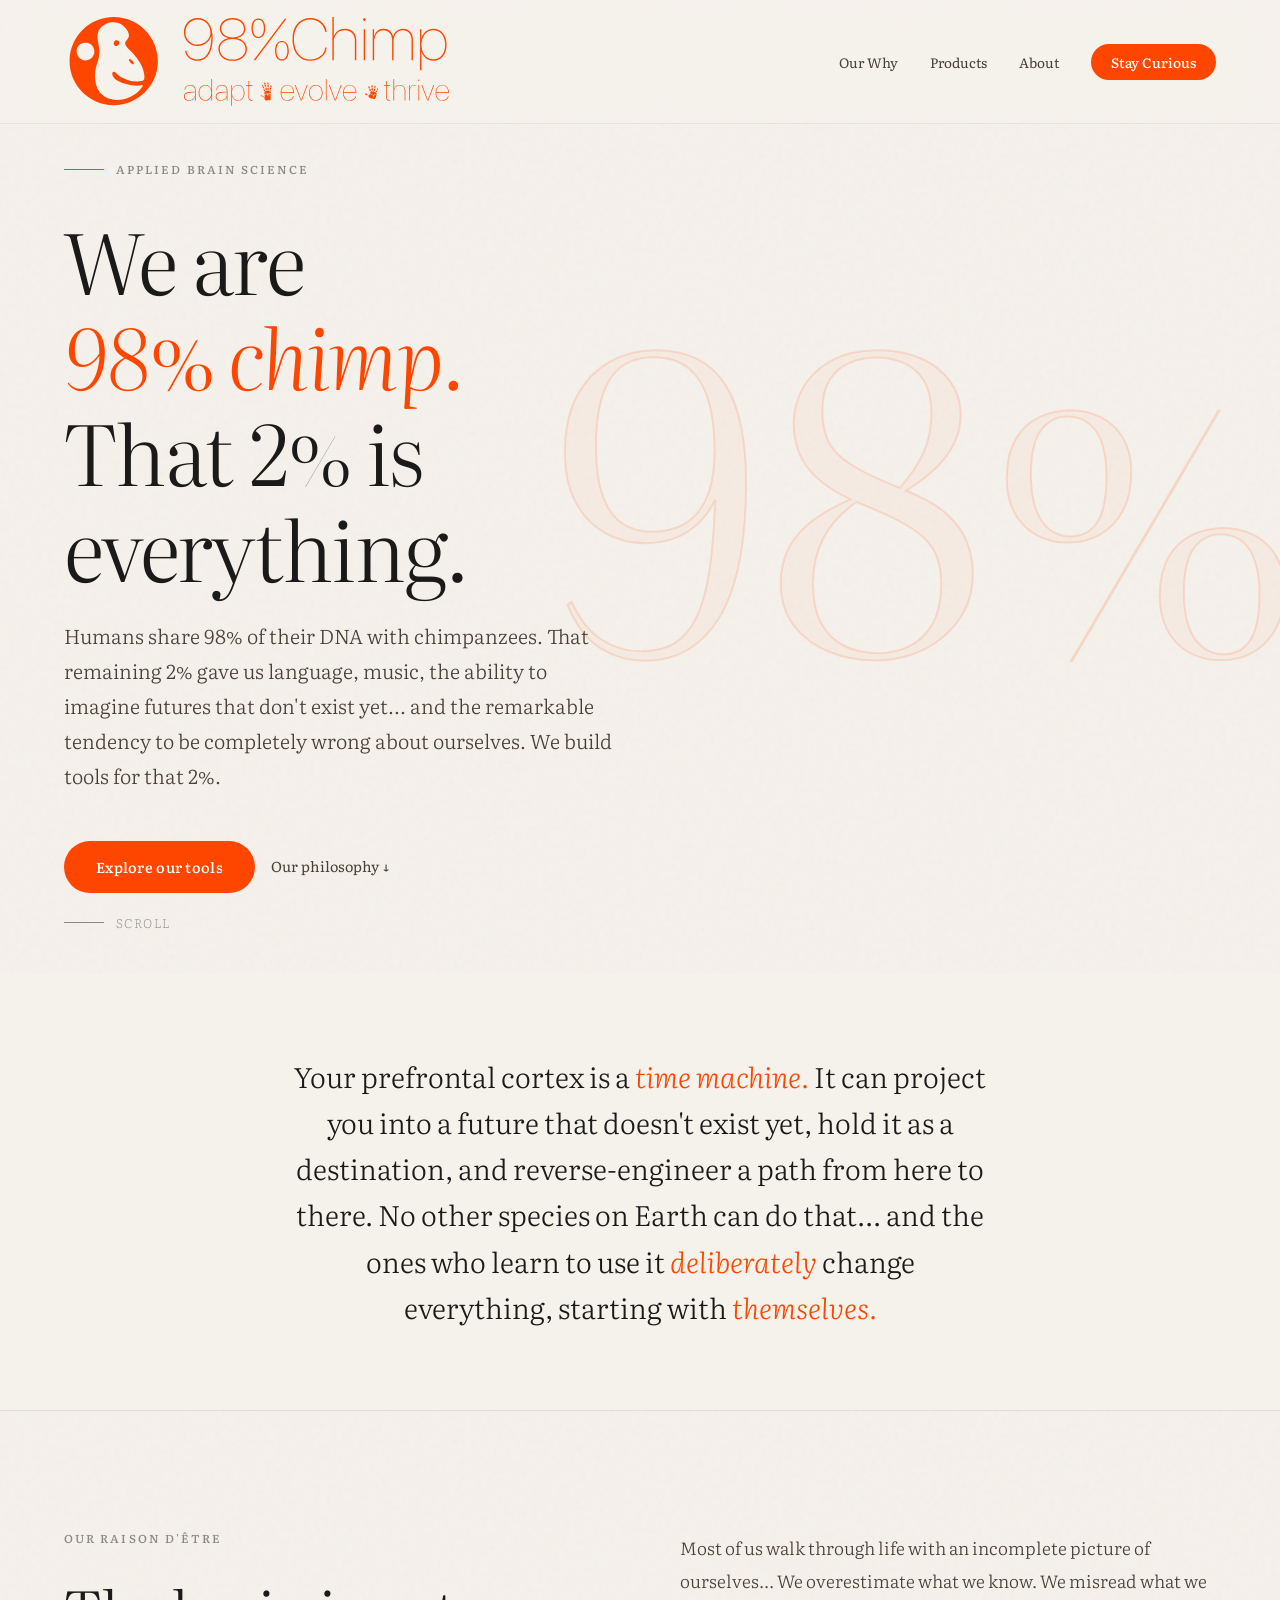
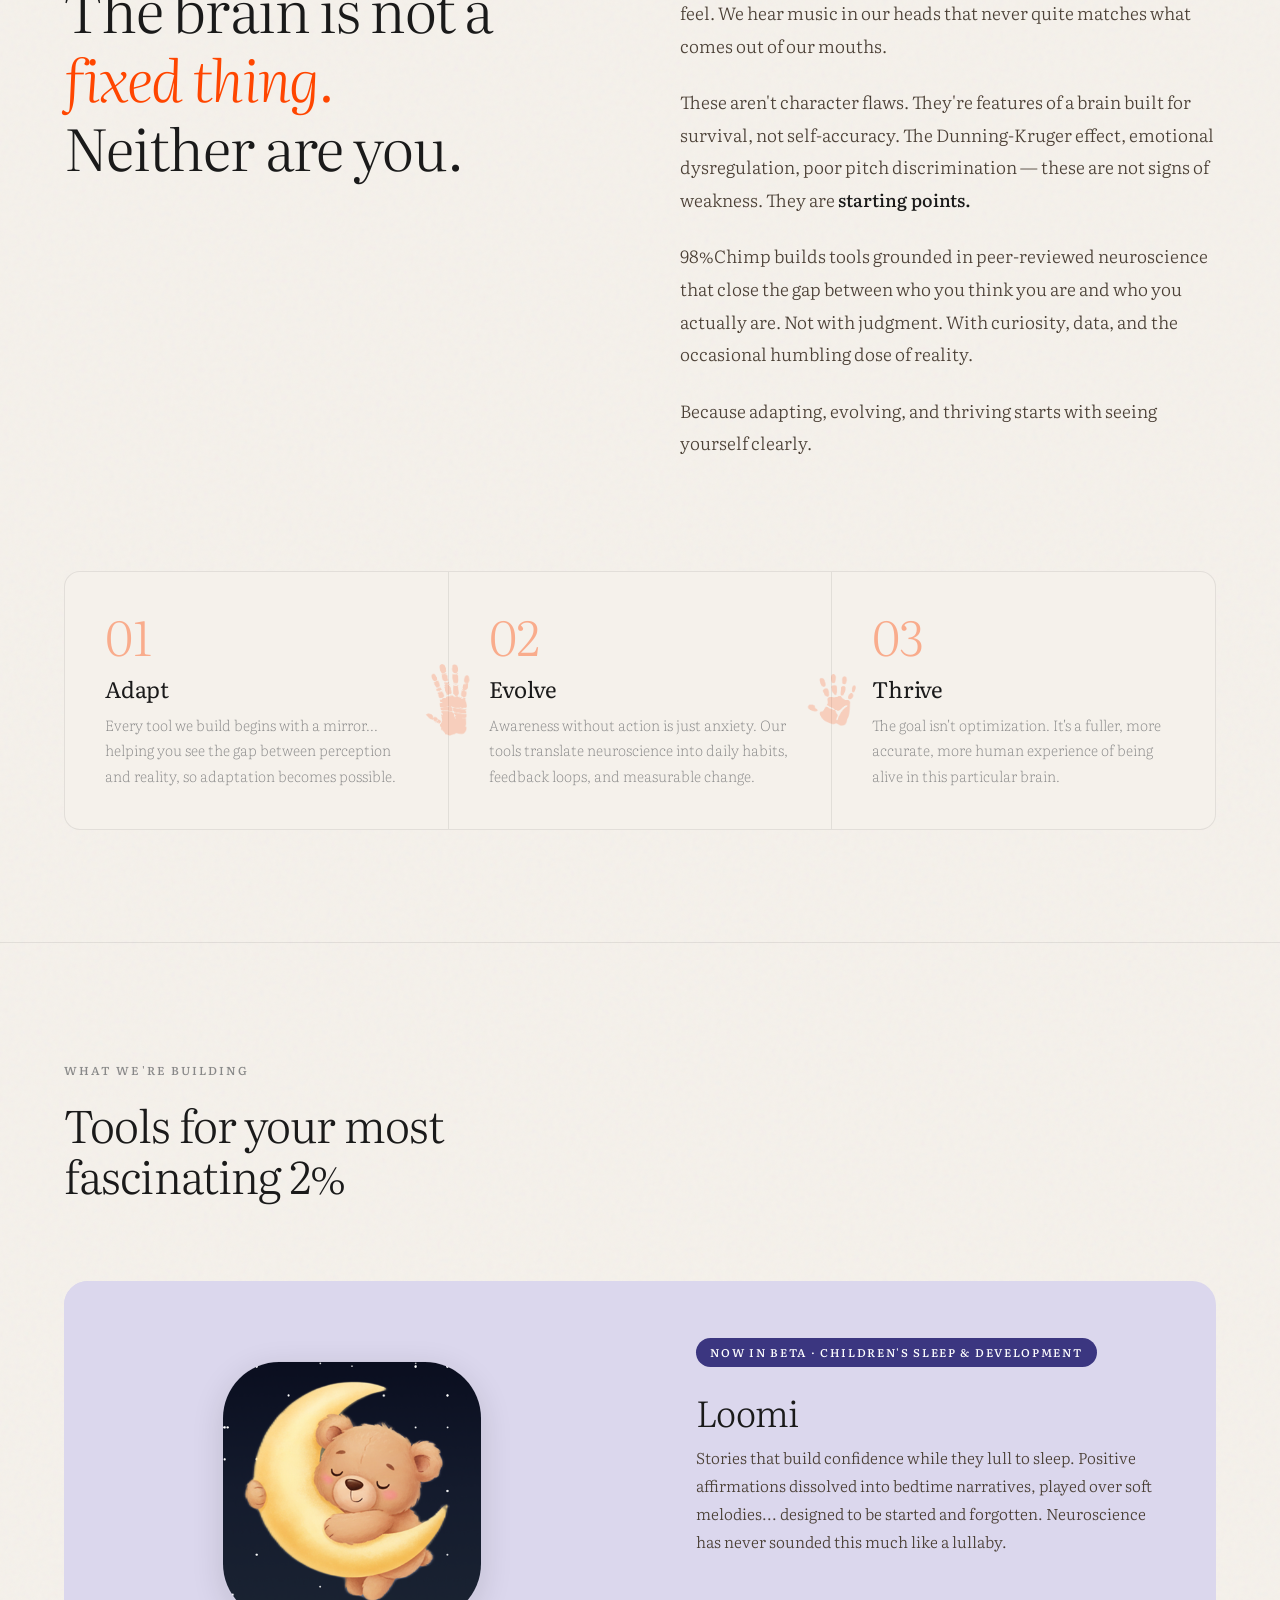
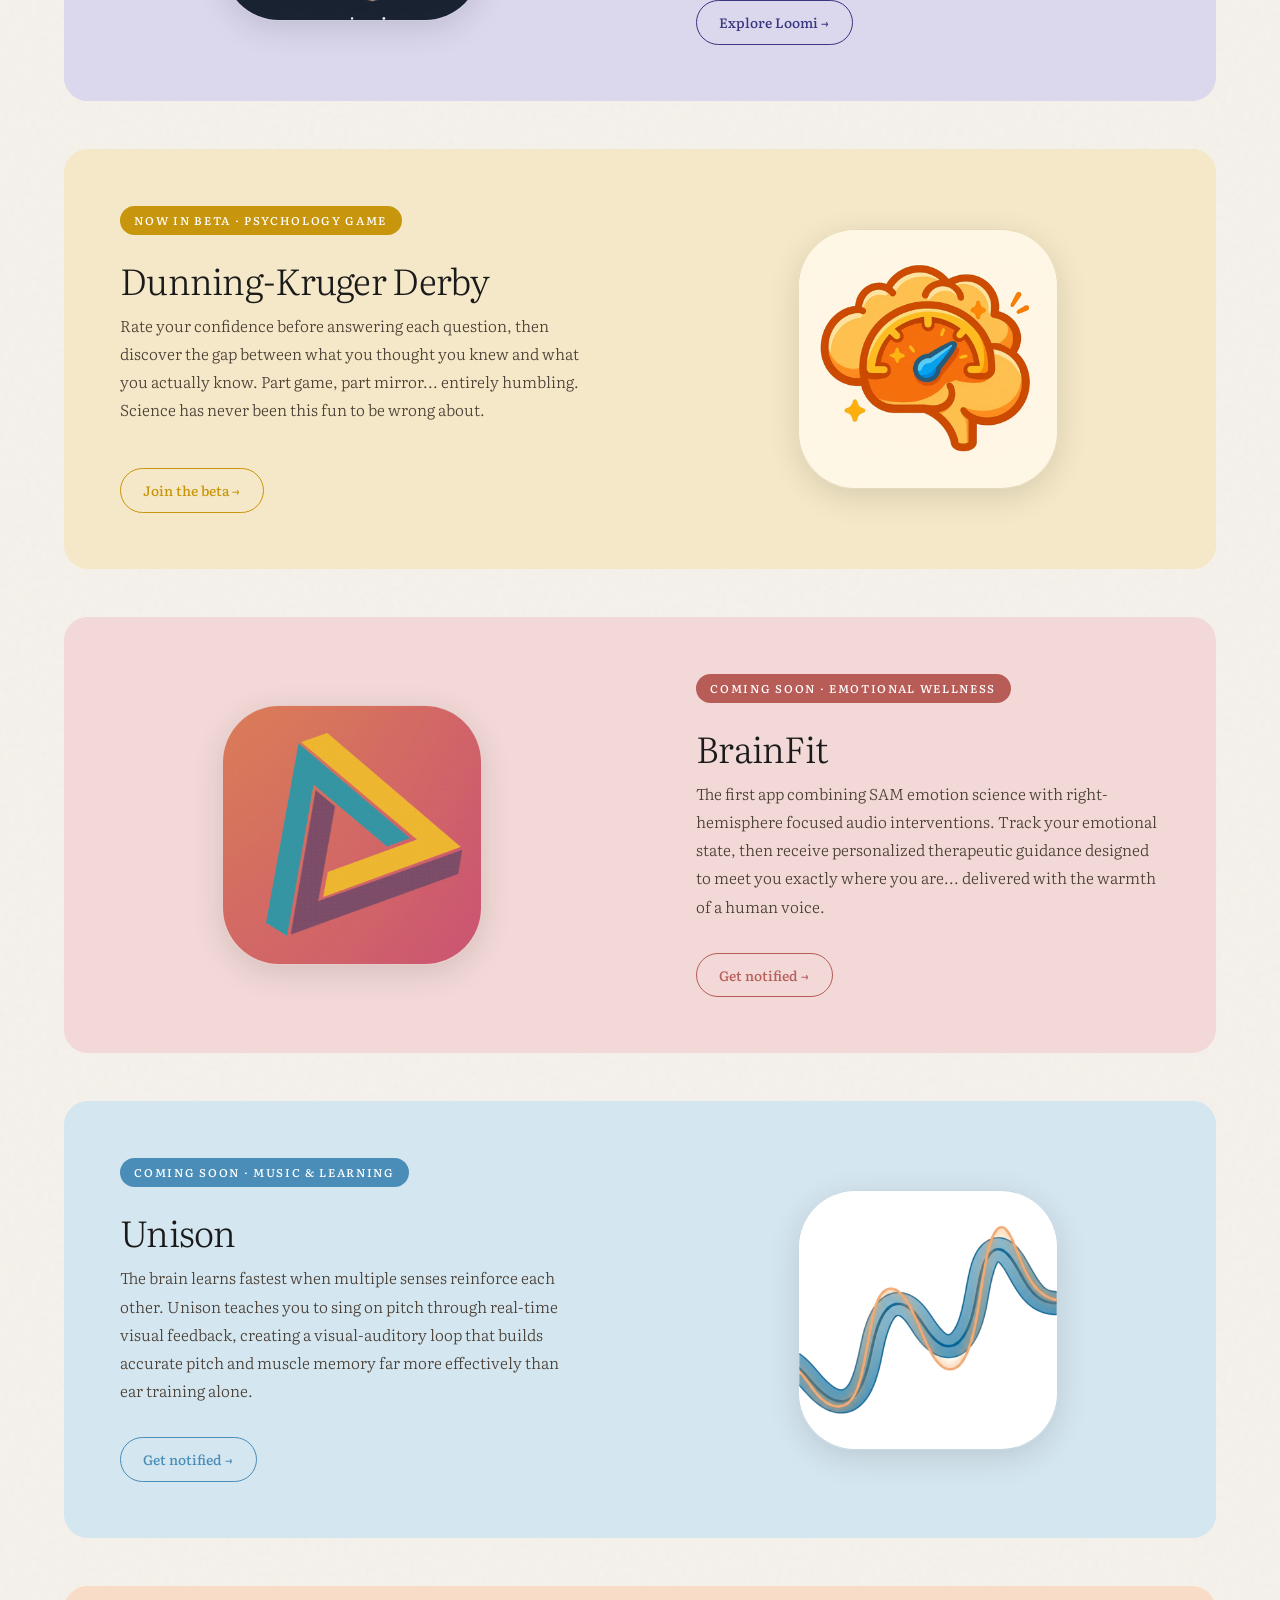
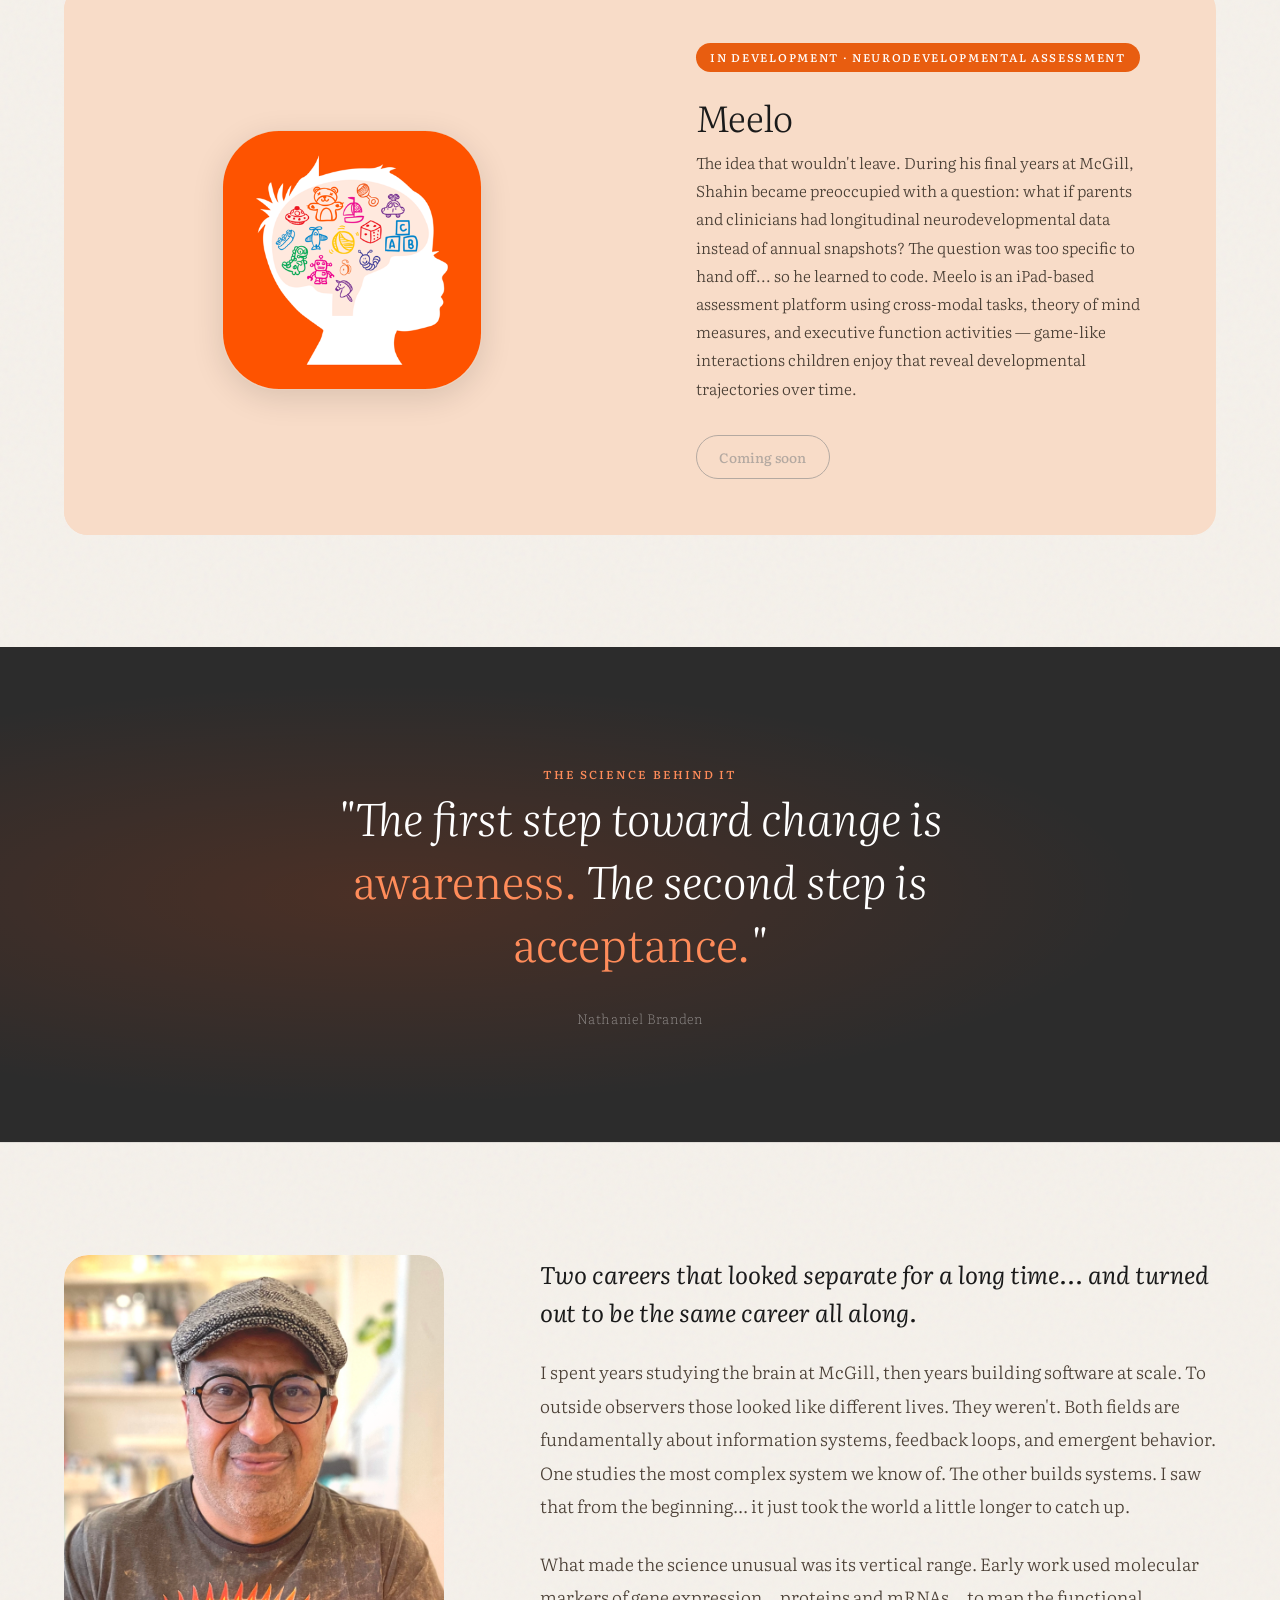
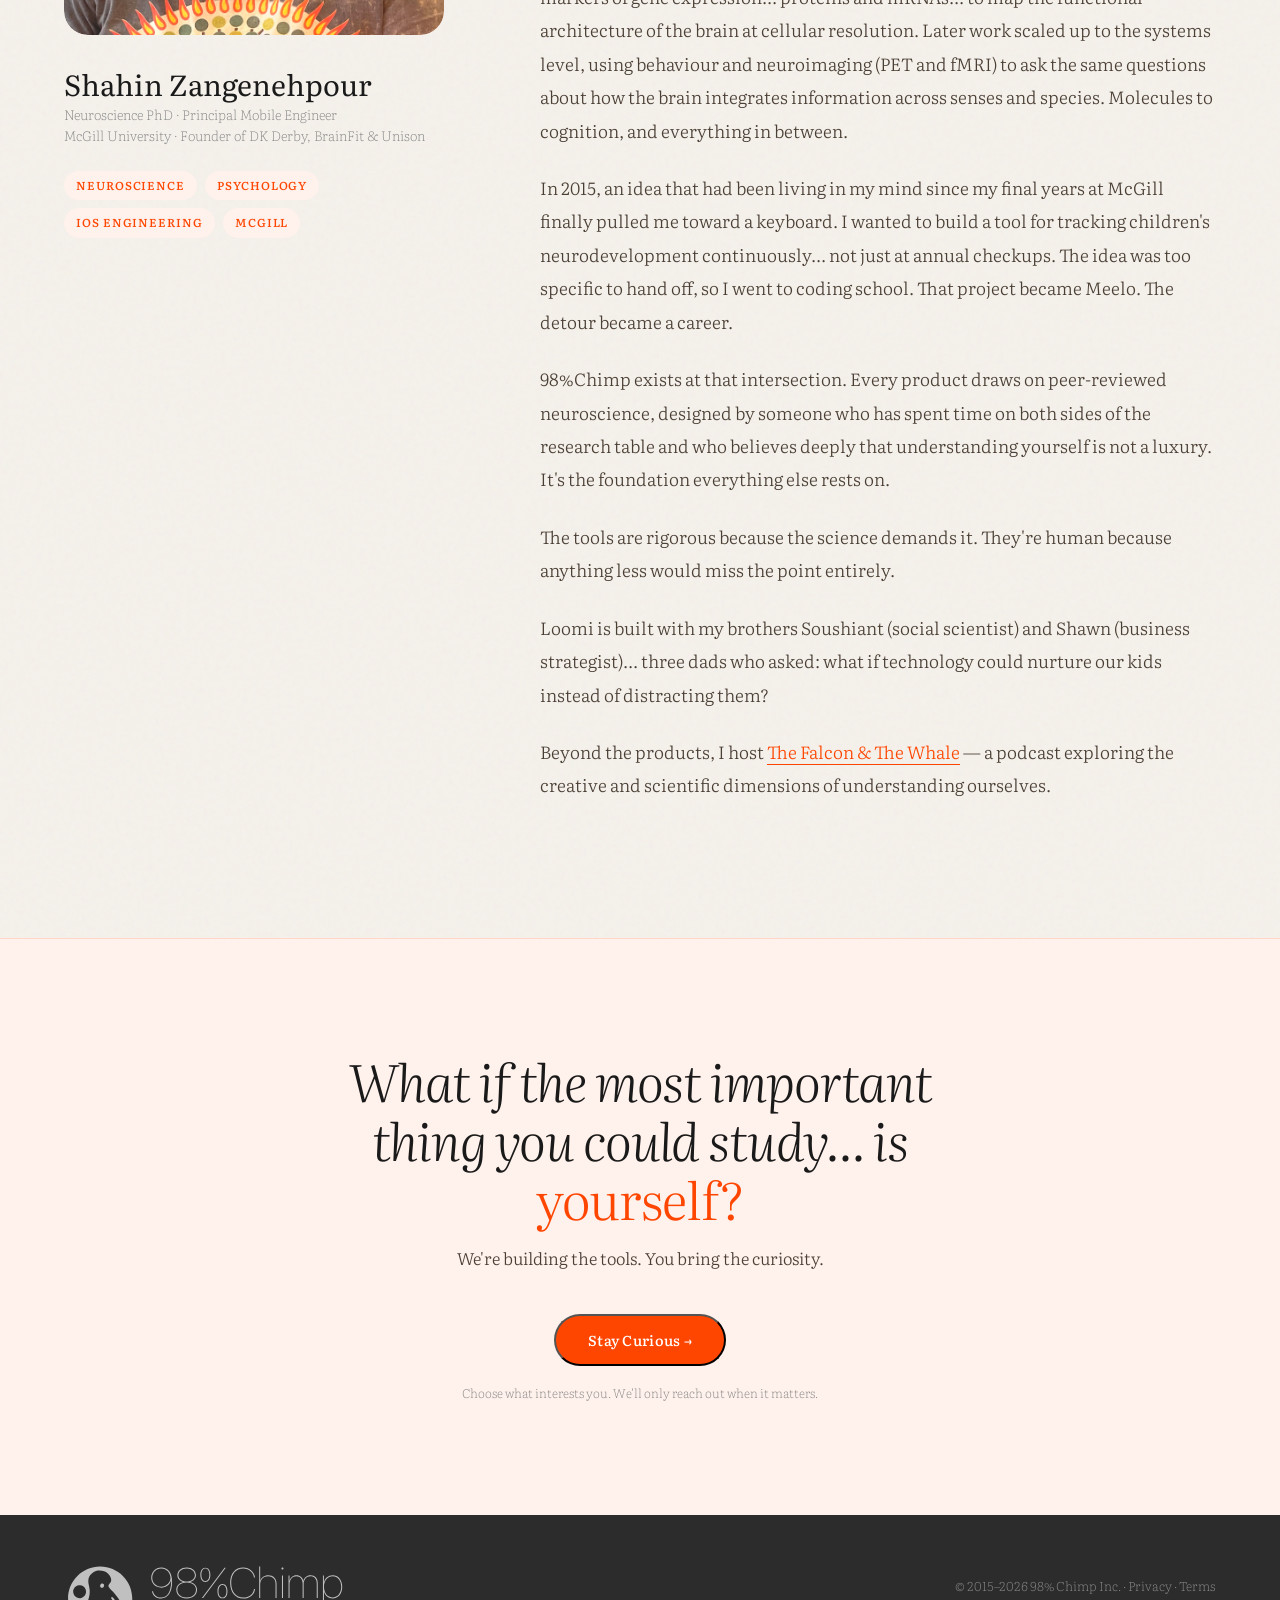
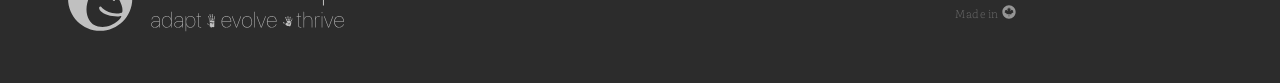
==== index.html @ 7ce40cc2 "Add modal link-outs, update closing quote, and refresh headshot - Add Loomi and DK Derby as link-out" ====
<!DOCTYPE html>
<html lang="en">
<head>
  <meta charset="UTF-8" />
  <meta name="viewport" content="width=device-width, initial-scale=1.0" />
  <title>98%Chimp — Adapt. Evolve. Thrive.</title>
  <link rel="icon" type="image/x-icon" href="assets/favicon.ico">
  <link rel="icon" type="image/png" sizes="192x192" href="assets/favicon-192.png">
  <link rel="icon" type="image/png" sizes="512x512" href="assets/favicon-512.png">
  <link rel="apple-touch-icon" sizes="180x180" href="assets/apple-touch-icon.png">
  <link rel="preconnect" href="https://fonts.googleapis.com" />
  <link rel="preconnect" href="https://fonts.gstatic.com" crossorigin />
  <link href="https://fonts.googleapis.com/css2?family=Cormorant+Garamond:ital,wght@0,300;0,400;0,500;0,600;1,300;1,400;1,500&family=DM+Sans:ital,wght@0,300;0,400;0,500;1,300&family=Fraunces:ital,opsz,wght@0,9..144,100..900;1,9..144,100..900&family=DM+Serif+Display&family=Syne:wght@400;500;600;700;800&family=Literata:ital,opsz,wght@0,7..72,200..900;1,7..72,200..900&display=swap" rel="stylesheet" />

  <style>
    /* ── Reset & Base ─────────────────────────────── */
    *, *::before, *::after { box-sizing: border-box; margin: 0; padding: 0; }

    :root {
      --cream:     #F5F1EB;
      --dark:      #2C2C2C;
      --text:      #1a1a1a;
      --text-mid:  #4A3F35;
      --muted:     #888;
      --orange:    #FF4600;
      --orange-soft: #FF8C5A;
      --orange-pale: #FFF1EB;
      --rose:      #B85C58;
      --rose-pale: #F2D9D7;
      --blue:      #4A8DB8;
      --blue-pale: #D4E6F0;
      --yellow:    #C8960C;
      --yellow-pale: #F5E8C8;
      --indigo:      #3B3680;
      --indigo-pale: #DBD7ED;
      --meelo-orange:      #E85D10;
      --meelo-orange-pale: #F8DCC8;

      --font-display: 'Cormorant Garamond', Georgia, serif;
      --font-body:    'DM Sans', system-ui, sans-serif;
      --font-primary-display: var(--font-display);
      --font-primary-body:    var(--font-body);

      --max-w: 1280px;
      --pad:   clamp(1.5rem, 5vw, 4rem);
    }

    /* ── Font Switcher Overrides ─────────────────── */
    body[data-font="current"]       { --font-primary-display: var(--font-display); --font-primary-body: var(--font-body); }
    body[data-font="fraunces"]      { --font-primary-display: 'Fraunces', serif; --font-primary-body: 'Fraunces', serif; }
    body[data-font="dm-serif"]      { --font-primary-display: 'DM Serif Display', serif; --font-primary-body: 'DM Serif Display', serif; }
    body[data-font="syne"]          { --font-primary-display: 'Syne', sans-serif; --font-primary-body: 'Syne', sans-serif; }
    body[data-font="literata"]      { --font-primary-display: 'Literata', serif; --font-primary-body: 'Literata', serif; }

    /* ── Font Switcher Bar ───────────────────────── */
    .font-switcher {
      display: none;
      position: fixed;
      top: 0; left: 0; right: 0;
      z-index: 200;
      align-items: center;
      justify-content: center;
      gap: 2px;
      padding: 6px 12px;
      background: #2C2C2C;
      font-family: -apple-system, BlinkMacSystemFont, 'Segoe UI', system-ui, sans-serif;
      font-size: 11px;
      font-weight: 500;
      letter-spacing: 0.02em;
      user-select: none;
      -webkit-user-select: none;
    }
    .font-switcher-label {
      color: rgba(255,255,255,0.4);
      margin-right: 8px;
      font-size: 10px;
      text-transform: uppercase;
      letter-spacing: 0.08em;
    }
    .font-switcher button {
      border: none;
      background: transparent;
      color: rgba(255,255,255,0.55);
      padding: 4px 14px;
      border-radius: 100px;
      cursor: pointer;
      font-family: inherit;
      font-size: 11px;
      font-weight: 500;
      transition: background 0.15s, color 0.15s;
      white-space: nowrap;
    }
    .font-switcher button:hover {
      background: rgba(255,255,255,0.08);
      color: rgba(255,255,255,0.85);
    }
    .font-switcher button.active {
      background: var(--orange);
      color: #fff;
    }

    html { scroll-behavior: smooth; }

    body {
      background: var(--cream);
      color: var(--text);
      font-family: var(--font-primary-body);
      font-weight: 200;
      font-size: 1rem;
      line-height: 1.7;
      overflow-x: hidden;
      /* grain texture */
      background-image: url("data:image/svg+xml,%3Csvg viewBox='0 0 256 256' xmlns='http://www.w3.org/2000/svg'%3E%3Cfilter id='noise'%3E%3CfeTurbulence type='fractalNoise' baseFrequency='0.9' numOctaves='4' stitchTiles='stitch'/%3E%3C/filter%3E%3Crect width='100%25' height='100%25' filter='url(%23noise)' opacity='0.04'/%3E%3C/svg%3E");
    }

    /* ── Typography ───────────────────────────────── */
    h1, h2, h3 {
      font-family: var(--font-primary-display);
      line-height: 1.15;
      font-weight: 400;
    }

    p { color: var(--text-mid); }

    a { color: inherit; text-decoration: none; }

    /* ── Utility ──────────────────────────────────── */
    .container {
      max-width: var(--max-w);
      margin: 0 auto;
      padding: 0 var(--pad);
    }

    .eyebrow {
      font-family: var(--font-primary-body);
      font-size: 0.72rem;
      font-weight: 500;
      letter-spacing: 0.18em;
      text-transform: uppercase;
      color: var(--muted);
    }

    hr.rule {
      border: none;
      border-top: 1px solid rgba(0,0,0,0.1);
      margin: 0;
    }

    /* ── Nav ──────────────────────────────────────── */
    nav {
      position: fixed;
      top: 0; left: 0; right: 0;
      z-index: 100;
      padding: 0.75rem var(--pad);
      display: flex;
      align-items: center;
      justify-content: space-between;
      background: rgba(245,241,235,0.88);
      backdrop-filter: blur(12px);
      -webkit-backdrop-filter: blur(12px);
      border-bottom: 1px solid rgba(0,0,0,0.06);
      transition: background 0.3s;
    }

    .nav-logo {
      display: flex;
      align-items: center;
      text-decoration: none;
    }

    .nav-wordmark-svg {
      display: block;
      height: 99px;
      width: auto;
      color: #FF4600;
    }
    .nav-wordmark-svg svg {
      display: block;
      height: 100%;
      width: auto;
    }
    .nav-wordmark-svg .knockout-path { fill: var(--cream); }

    .nav-links {
      display: flex;
      align-items: center;
      gap: 2rem;
      list-style: none;
    }

    .nav-links a {
      font-size: 0.85rem;
      font-weight: 400;
      color: var(--text-mid);
      transition: color 0.2s;
    }

    .nav-links a:hover { color: var(--orange); }

    .nav-cta {
      background: var(--orange);
      color: white !important;
      padding: 0.5rem 1.25rem;
      border-radius: 100px;
      font-weight: 500 !important;
      transition: background 0.2s, transform 0.2s !important;
    }

    .nav-cta:hover {
      background: var(--dark) !important;
      transform: translateY(-1px);
    }

    /* ── Hero ─────────────────────────────────────── */
    .hero {
      min-height: 100svh;
      display: flex;
      flex-direction: column;
      justify-content: center;
      padding: 10rem var(--pad) 5rem;
      position: relative;
      overflow: hidden;
    }

    .hero::before {
      content: '98%';
      position: absolute;
      right: -0.05em;
      top: 50%;
      transform: translateY(-52%);
      font-family: var(--font-primary-display);
      font-size: clamp(16rem, 32vw, 30rem);
      font-weight: 300;
      color: rgba(255, 70, 0, 0.04);
      -webkit-text-stroke: 2px rgba(255, 70, 0, 0.14);
      line-height: 1;
      user-select: none;
      pointer-events: none;
    }

    .hero-inner {
      max-width: 820px;
      position: relative;
      z-index: 1;
    }

    .hero-eyebrow {
      display: flex;
      align-items: center;
      gap: 0.75rem;
      margin-bottom: 2rem;
    }

    .hero-eyebrow-line {
      width: 40px;
      height: 1px;
      background: var(--orange);
    }

    .hero h1 {
      font-size: clamp(3rem, 6.5vw, 5.5rem);
      font-weight: 300;
      color: var(--text);
      margin-bottom: 1.5rem;
      letter-spacing: -0.02em;
    }

    .hero h1 em {
      font-style: italic;
      color: var(--orange);
    }

    .hero-lead {
      font-size: clamp(1.05rem, 1.8vw, 1.25rem);
      color: var(--text-mid);
      max-width: 560px;
      margin-bottom: 3rem;
      font-weight: 300;
      line-height: 1.75;
    }

    .hero-actions {
      display: flex;
      gap: 1rem;
      flex-wrap: wrap;
      align-items: center;
    }

    .btn-primary {
      background: var(--orange);
      color: white;
      padding: 0.85rem 2rem;
      border-radius: 100px;
      font-family: var(--font-primary-body);
      font-size: 0.9rem;
      font-weight: 500;
      letter-spacing: 0.02em;
      transition: background 0.2s, transform 0.2s;
      display: inline-block;
    }

    .btn-primary:hover {
      background: var(--dark);
      transform: translateY(-2px);
    }

    .btn-ghost {
      color: var(--text-mid);
      font-size: 0.9rem;
      font-weight: 400;
      display: flex;
      align-items: center;
      gap: 0.4rem;
      border-bottom: 1px solid transparent;
      transition: color 0.2s, border-color 0.2s;
    }

    .btn-ghost:hover {
      color: var(--orange);
      border-color: var(--orange);
    }

    .hero-scroll {
      position: absolute;
      bottom: 2.5rem;
      left: var(--pad);
      display: flex;
      align-items: center;
      gap: 0.75rem;
      color: var(--muted);
      font-size: 0.78rem;
      letter-spacing: 0.12em;
      text-transform: uppercase;
    }

    .scroll-line {
      width: 40px;
      height: 1px;
      background: var(--muted);
      animation: scrollPulse 2s ease-in-out infinite;
    }

    @keyframes scrollPulse {
      0%, 100% { opacity: 0.4; width: 40px; }
      50% { opacity: 1; width: 60px; }
    }

    /* ── Thesis ───────────────────────────────────── */
    .thesis {
      padding: 7rem var(--pad);
      border-top: 1px solid rgba(0,0,0,0.08);
    }

    .thesis-grid {
      max-width: var(--max-w);
      margin: 0 auto;
      display: grid;
      grid-template-columns: 1fr 1fr;
      gap: 5rem;
      align-items: start;
    }

    .thesis-left h2 {
      font-size: clamp(2.5rem, 4.5vw, 3.75rem);
      font-weight: 300;
      letter-spacing: -0.02em;
      margin-top: 1.5rem;
      line-height: 1.2;
    }

    .thesis-left h2 em {
      font-style: italic;
      color: var(--orange);
    }

    .thesis-right {
      padding-top: 0.5rem;
    }

    .thesis-right p {
      font-size: 1.1rem;
      font-weight: 300;
      line-height: 1.85;
      margin-bottom: 1.5rem;
      color: var(--text-mid);
    }

    .thesis-right p:last-child { margin-bottom: 0; }

    .thesis-right strong {
      color: var(--text);
      font-weight: 500;
    }

    /* ── Pillars ──────────────────────────────────── */
    .pillars {
      padding: 0 var(--pad) 7rem;
    }

    .pillars-inner {
      max-width: var(--max-w);
      margin: 0 auto;
    }

    .pillars-row {
      display: grid;
      grid-template-columns: 1fr auto 1fr auto 1fr;
      align-items: stretch;
      border: 1px solid rgba(0,0,0,0.08);
      border-radius: 16px;
      background: var(--cream);
    }

    .pillar {
      padding: 2.5rem;
      transition: background 0.3s;
    }

    .pillar:first-child { border-radius: 16px 0 0 16px; }
    .pillar:last-child { border-radius: 0 16px 16px 0; }

    .pillar:hover { background: var(--orange-pale); }

    .pillar-divider {
      width: 1px;
      background: rgba(0,0,0,0.08);
      position: relative;
      z-index: 10;
      display: flex;
      align-items: center;
      justify-content: center;
    }

    .pillar-divider .handprint-icon {
      position: absolute;
      width: auto;
      opacity: 0.2;
      pointer-events: none;
      transform: scaleX(-1);
    }
    .pillar-divider .handprint-chimp {
      height: 72px;
    }
    .pillar-divider .handprint-human {
      height: 52px;
    }

    .pillar-number {
      font-family: var(--font-primary-display);
      font-size: 3rem;
      font-weight: 300;
      color: var(--orange);
      opacity: 0.4;
      line-height: 1;
      margin-bottom: 1rem;
    }

    .pillar h3 {
      font-size: 1.4rem;
      font-weight: 400;
      margin-bottom: 0.75rem;
      letter-spacing: -0.01em;
    }

    .pillar p {
      font-size: 0.92rem;
      line-height: 1.7;
      color: var(--muted);
    }

    /* ── Products ─────────────────────────────────── */
    .products {
      padding: 7rem var(--pad);
      border-top: 1px solid rgba(0,0,0,0.08);
    }

    .products-header {
      max-width: var(--max-w);
      margin: 0 auto 5rem;
    }

    .products-header h2 {
      font-size: clamp(2rem, 3.5vw, 3rem);
      font-weight: 300;
      letter-spacing: -0.02em;
      margin-top: 1rem;
    }

    .product-card {
      max-width: var(--max-w);
      margin: 0 auto 3rem;
      border-radius: 24px;
      overflow: hidden;
      display: grid;
      grid-template-columns: 1fr 1fr;
      min-height: 420px;
      transition: transform 0.3s;
    }

    .product-card:hover { transform: translateY(-4px); }

    .product-card:last-child { margin-bottom: 0; }

    .product-content {
      padding: 3.5rem;
      display: flex;
      flex-direction: column;
      justify-content: space-between;
    }

    .product-visual {
      display: flex;
      align-items: center;
      justify-content: center;
      font-size: 8rem;
      position: relative;
      overflow: hidden;
    }

    /* data-bg watermark removed — redundant with real artwork */
    /* Loomi — Indigo */
    .card-loomi { background: var(--indigo-pale); }
    .card-loomi .product-visual { background: var(--indigo-pale); color: var(--indigo); }
    .card-loomi .product-tag { background: var(--indigo); color: white; }
    .card-loomi .product-link { color: var(--indigo); border-color: var(--indigo); }
    .card-loomi .product-link:hover { background: var(--indigo); color: white; }

    /* DK Derby — Yellow */
    .card-derby { background: var(--yellow-pale); }
    .card-derby .product-visual { background: var(--yellow-pale); color: var(--yellow); }
    .card-derby .product-tag { background: var(--yellow); color: white; }
    .card-derby .product-link { color: var(--yellow); border-color: var(--yellow); }
    .card-derby .product-link:hover { background: var(--yellow); color: white; }

    /* BrainFit — Rose */
    .card-brainfit { background: var(--rose-pale); }
    .card-brainfit .product-visual { background: var(--rose-pale); color: var(--rose); }
    .card-brainfit .product-tag { background: var(--rose); color: white; }
    .card-brainfit .product-link { color: var(--rose); border-color: var(--rose); }
    .card-brainfit .product-link:hover { background: var(--rose); color: white; }

    /* Unison — Blue */
    .card-unison { background: var(--blue-pale); }
    .card-unison .product-visual { background: var(--blue-pale); color: var(--blue); }
    .card-unison .product-tag { background: var(--blue); color: white; }
    .card-unison .product-link { color: var(--blue); border-color: var(--blue); }
    .card-unison .product-link:hover { background: var(--blue); color: white; }

    /* Meelo — Orange */
    .card-meelo { background: var(--meelo-orange-pale); }
    .card-meelo .product-visual { background: var(--meelo-orange-pale); color: var(--meelo-orange); }
    .card-meelo .product-tag { background: var(--meelo-orange); color: white; }
    .card-meelo .product-link { color: var(--muted); border-color: var(--muted); cursor: default; opacity: 0.6; }
    .card-meelo .product-link:hover { background: transparent; color: var(--muted); }

    .product-tag {
      display: inline-block;
      font-size: 0.7rem;
      font-weight: 500;
      letter-spacing: 0.15em;
      text-transform: uppercase;
      padding: 0.3rem 0.9rem;
      border-radius: 100px;
      margin-bottom: 1.5rem;
      align-self: flex-start;
    }

    .product-content h3 {
      font-size: clamp(1.8rem, 2.8vw, 2.5rem);
      font-weight: 300;
      letter-spacing: -0.02em;
      margin-bottom: 0.75rem;
      color: var(--text);
    }

    .product-content p {
      font-size: 0.98rem;
      line-height: 1.8;
      color: var(--text-mid);
      font-weight: 300;
      margin-bottom: 2rem;
    }

    .product-link {
      display: inline-flex;
      align-items: center;
      gap: 0.5rem;
      font-size: 0.85rem;
      font-weight: 500;
      padding: 0.6rem 1.4rem;
      border: 1.5px solid;
      border-radius: 100px;
      transition: background 0.2s, color 0.2s;
      align-self: flex-start;
    }

    /* Image artwork in visual panels */
    .product-visual img {
      max-height: 65%;
      max-width: 65%;
      object-fit: contain;
      position: relative;
      z-index: 1;
    }

    .product-visual img.card-icon {
      border-radius: 22%;
      width: 260px;
      height: 260px;
      max-height: none;
      max-width: none;
      object-fit: contain;
      box-shadow: 0 8px 32px rgba(0,0,0,0.12);
      border: 1px solid rgba(0,0,0,0.06);
    }

    /* Reverse layout for alternating cards */
    .card-reverse .product-content { order: 2; }
    .card-reverse .product-visual { order: 1; }

    /* ── Science Note ─────────────────────────────── */
    .science-note {
      padding: 7rem var(--pad);
      background: var(--dark);
      position: relative;
      overflow: hidden;
    }

    .science-note::before {
      content: '';
      position: absolute;
      inset: 0;
      background: radial-gradient(ellipse at 30% 50%, rgba(255,70,0,0.15) 0%, transparent 60%);
    }

    .science-inner {
      max-width: 800px;
      margin: 0 auto;
      text-align: center;
      position: relative;
      z-index: 1;
    }

    .science-inner .eyebrow { color: var(--orange-soft); margin-bottom: 2rem; }

    .science-inner blockquote {
      font-family: var(--font-primary-display);
      font-size: clamp(1.8rem, 3.5vw, 3rem);
      font-weight: 300;
      font-style: italic;
      color: white;
      line-height: 1.4;
      margin-bottom: 2rem;
    }

    .science-inner blockquote em {
      color: var(--orange-soft);
      font-style: normal;
    }

    .science-attribution {
      font-size: 0.85rem;
      color: rgba(255,255,255,0.45);
      letter-spacing: 0.05em;
    }

    /* ── About ────────────────────────────────────── */
    .about {
      padding: 7rem var(--pad);
      border-top: 1px solid rgba(0,0,0,0.08);
    }

    .about-grid {
      max-width: var(--max-w);
      margin: 0 auto;
      display: grid;
      grid-template-columns: 380px 1fr;
      gap: 6rem;
      align-items: start;
    }

    .about-left {
      position: sticky;
      top: 7rem;
    }

    .about-avatar {
      width: 100%;
      aspect-ratio: 1;
      background: var(--orange-pale);
      border-radius: 24px;
      display: flex;
      align-items: center;
      justify-content: center;
      margin-bottom: 2rem;
      font-size: 8rem;
      position: relative;
      overflow: hidden;
    }

    .about-avatar::after {
      content: '';
      position: absolute;
      inset: 0;
      background: linear-gradient(135deg, transparent 60%, rgba(255,70,0,0.15));
    }

    .about-left h3 {
      font-size: 1.8rem;
      font-weight: 400;
      margin-bottom: 0.25rem;
    }

    .about-credentials {
      font-size: 0.85rem;
      color: var(--muted);
      line-height: 1.6;
      margin-bottom: 1.5rem;
    }

    .credential-tags {
      display: flex;
      flex-wrap: wrap;
      gap: 0.5rem;
    }

    .credential-tag {
      background: var(--orange-pale);
      color: var(--orange);
      font-size: 0.72rem;
      font-weight: 500;
      letter-spacing: 0.08em;
      text-transform: uppercase;
      padding: 0.3rem 0.75rem;
      border-radius: 100px;
    }

    .about-right p {
      font-size: 1.1rem;
      font-weight: 300;
      line-height: 1.9;
      color: var(--text-mid);
      margin-bottom: 1.5rem;
    }

    .about-right p:first-child {
      font-family: var(--font-primary-display);
      font-size: 1.5rem;
      font-weight: 400;
      font-style: italic;
      color: var(--text);
      line-height: 1.6;
    }

    /* ── Closing CTA ─────────────────────────────── */
    .closing-cta {
      padding: 7rem var(--pad);
      background: var(--orange-pale);
      border-top: 1px solid rgba(255,70,0,0.15);
      text-align: center;
    }

    .closing-inner {
      max-width: 600px;
      margin: 0 auto;
    }

    .closing-inner h2 {
      font-family: var(--font-primary-display);
      font-size: clamp(2rem, 4vw, 3.25rem);
      font-weight: 300;
      font-style: italic;
      letter-spacing: -0.02em;
      margin-bottom: 1rem;
      color: var(--text);
    }

    .closing-inner h2 em {
      font-style: normal;
      color: var(--orange);
    }

    .closing-lead {
      font-size: 1.05rem;
      font-weight: 300;
      color: var(--text-mid);
      margin-bottom: 2.5rem;
      line-height: 1.8;
    }

    .closing-note {
      font-size: 0.78rem;
      color: var(--muted);
      margin-top: 1rem;
    }

    /* ── Notify Modal ────────────────────────────── */
    .modal-overlay {
      display: none;
      position: fixed;
      inset: 0;
      z-index: 300;
      background: rgba(0,0,0,0.5);
      backdrop-filter: blur(6px);
      -webkit-backdrop-filter: blur(6px);
      align-items: center;
      justify-content: center;
      padding: var(--pad);
    }
    .modal-overlay.open { display: flex; }

    .modal-content {
      background: var(--cream);
      border-radius: 20px;
      padding: 2.5rem;
      max-width: 480px;
      width: 100%;
      position: relative;
      max-height: 90vh;
      overflow-y: auto;
      box-shadow: 0 24px 64px rgba(0,0,0,0.2);
    }

    .modal-close {
      position: absolute;
      top: 1rem;
      right: 1.25rem;
      border: none;
      background: none;
      font-size: 1.5rem;
      color: var(--muted);
      cursor: pointer;
      line-height: 1;
      padding: 0.25rem;
      transition: color 0.2s;
    }
    .modal-close:hover { color: var(--text); }

    .modal-content h3 {
      font-size: 1.5rem;
      font-weight: 400;
      margin-bottom: 0.5rem;
      color: var(--text);
    }

    .modal-content > p {
      font-size: 0.9rem;
      color: var(--muted);
      margin-bottom: 1.5rem;
      line-height: 1.6;
    }

    .interest-grid {
      display: flex;
      flex-direction: column;
      gap: 0.5rem;
      margin-bottom: 1.5rem;
    }

    .interest-item {
      cursor: pointer;
    }
    .interest-item input { display: none; }

    .interest-card {
      display: flex;
      align-items: center;
      justify-content: space-between;
      padding: 0.75rem 1rem;
      border: 1.5px solid rgba(0,0,0,0.1);
      border-radius: 12px;
      background: white;
      transition: border-color 0.2s, background 0.2s;
    }

    .interest-item input:checked + .interest-card {
      border-color: var(--orange);
      background: var(--orange-pale);
    }

    .interest-name {
      font-family: var(--font-primary-body);
      font-size: 0.9rem;
      font-weight: 500;
      color: var(--text);
    }

    .interest-desc {
      font-size: 0.72rem;
      color: var(--muted);
      letter-spacing: 0.02em;
    }

    /* Link-out items (beta products) */
    .interest-link {
      text-decoration: none;
      display: block;
    }

    .interest-card-link:hover {
      border-color: var(--orange);
      background: var(--orange-pale);
    }

    .interest-group-label {
      font-size: 0.68rem;
      font-weight: 500;
      text-transform: uppercase;
      letter-spacing: 0.12em;
      color: var(--muted);
      padding-top: 0.75rem;
    }

    .interest-group-label:first-child {
      padding-top: 0;
    }

    .modal-email {
      display: flex;
      gap: 0.5rem;
    }

    .modal-email input[type="email"] {
      flex: 1;
      padding: 0.75rem 1rem;
      border: 1.5px solid rgba(0,0,0,0.15);
      border-radius: 100px;
      background: white;
      font-family: var(--font-primary-body);
      font-size: 0.88rem;
      color: var(--text);
      outline: none;
      transition: border-color 0.2s;
    }
    .modal-email input[type="email"]:focus { border-color: var(--orange); }
    .modal-email input[type="email"]::placeholder { color: var(--muted); }

    .modal-email .btn-primary {
      padding: 0.75rem 1.5rem;
      font-size: 0.85rem;
      white-space: nowrap;
    }

    .modal-success {
      text-align: center;
      padding: 1rem 0;
      color: var(--orange);
      font-weight: 500;
      font-size: 1rem;
    }

    @media (max-width: 900px) {
      .modal-email { flex-direction: column; }
      .modal-content { padding: 2rem 1.5rem; }
    }

    /* ── Footer ───────────────────────────────────── */
    footer {
      padding: 3rem var(--pad);
      background: var(--dark);
      color: rgba(255,255,255,0.7);
      display: flex;
      align-items: center;
      justify-content: space-between;
    }

    .footer-logo {
      display: flex;
      align-items: center;
      gap: 0.6rem;
    }

    .footer-wordmark-svg {
      display: block;
      height: 72px;
      width: auto;
    }
    .footer-wordmark-svg svg {
      display: block;
      height: 100%;
      width: auto;
    }
    .footer-wordmark-svg .knockout-path { fill: var(--dark); }

    .footer-right {
      font-size: 0.8rem;
      color: rgba(255,255,255,0.45);
    }

    .footer-maple {
      margin-top: 0.4rem;
      font-size: 0.7rem;
      color: rgba(255,255,255,0.3);
      letter-spacing: 0.05em;
    }
    /* Honeypot field — hidden from humans, visible to bots */
    .honeypot {
      position: absolute;
      left: -9999px;
      width: 1px;
      height: 1px;
      opacity: 0;
      pointer-events: none;
    }

    .footer-maple .maple {
      display: inline-block;
      width: 14px;
      height: 14px;
      vertical-align: -0.15em;
      margin-left: 0.25em;
      opacity: 0.5;
    }

    /* ── Animations ───────────────────────────────── */
    .fade-up {
      opacity: 0;
      transform: translateY(32px);
      transition: opacity 0.8s ease, transform 0.8s ease;
    }

    .fade-up.visible {
      opacity: 1;
      transform: translateY(0);
    }

    .fade-up:nth-child(2) { transition-delay: 0.1s; }
    .fade-up:nth-child(3) { transition-delay: 0.2s; }

    /* ── Pull Quote ──────────────────────────────── */
    .pull-quote {
      padding: 80px var(--pad);
      background: var(--cream);
    }
    .pull-quote p {
      max-width: 700px;
      margin: 0 auto;
      font-family: var(--font-primary-display);
      font-size: clamp(1.4rem, 2.2vw, 1.75rem);
      font-weight: 300;
      line-height: 1.65;
      color: var(--text);
      text-align: center;
    }
    .pull-quote em {
      font-style: italic;
      color: var(--orange);
    }

    /* ── Nav scroll-shrink ────────────────────────── */
    nav {
      transition: background 0.3s, padding 0.3s;
    }
    nav.scrolled .nav-wordmark-svg {
      height: 67px;
    }
    nav.scrolled .nav-wordmark-svg .wordmark-path,
    nav.scrolled .nav-wordmark-svg .tagline-path {
      opacity: 0;
    }
    .nav-wordmark-svg {
      transition: height 0.5s cubic-bezier(0.25, 0.1, 0.25, 1);
    }
    .nav-wordmark-svg .wordmark-path,
    .nav-wordmark-svg .tagline-path {
      transition: opacity 0.4s ease;
    }

    /* ── Responsive ───────────────────────────────── */
    @media (max-width: 900px) {
      .thesis-grid { grid-template-columns: 1fr; gap: 2.5rem; }
      .pillars-row { grid-template-columns: 1fr; }
      .pillar-divider {
        width: 100%;
        height: auto;
        background: none;
        padding: 0.75rem 0;
      }
      .pillar-divider .handprint-icon {
        position: static;
        display: block;
        margin: 0 auto;
        transform: scaleX(-1);
      }
      .pillar-divider .handprint-chimp { height: 48px; }
      .pillar-divider .handprint-human { height: 40px; }
      .product-card { grid-template-columns: 1fr; min-height: auto; }
      .product-visual { min-height: 200px; }
      .product-visual img.card-icon { width: 180px; height: 180px; }
      .card-reverse .product-content { order: 1; }
      .card-reverse .product-visual { order: 2; }
      .product-tag {
        font-size: 0.6rem;
        padding: 0.25rem 0.7rem;
        white-space: nowrap;
      }
      .tag-category { display: none; }
      .hero::before {
        color: rgba(255, 70, 0, 0.02);
        -webkit-text-stroke: 2px rgba(255, 70, 0, 0.06);
      }
      .about-grid { grid-template-columns: 1fr; gap: 3rem; }
      .about-left { position: static; }
      .about-avatar { max-width: 280px; }
      .beta-form { flex-direction: column; }
      footer { flex-direction: column; gap: 1rem; text-align: center; }
      .nav-links { display: none; }
      nav.scrolled .nav-wordmark-svg { height: 53px; }
    }
  </style>
</head>
<body data-font="literata">

  <!-- ── Font Switcher (experiment bar) ──────────── -->
  <div class="font-switcher" id="fontSwitcher">
    <span class="font-switcher-label">Typeface</span>
    <button class="active" data-font-btn="current">Current</button>
    <button data-font-btn="fraunces">Fraunces</button>
    <button data-font-btn="dm-serif">DM Serif Display</button>
    <button data-font-btn="syne">Syne</button>
    <button data-font-btn="literata">Literata</button>
  </div>

  <!-- ── Nav ──────────────────────────────────────── -->
  <nav>
    <a href="#" class="nav-logo">
      <div class="nav-wordmark-svg" role="img" aria-label="98%Chimp"></div>
    </a>
    <ul class="nav-links">
      <li><a href="#thesis">Our Why</a></li>
      <li><a href="#products">Products</a></li>
      <li><a href="#about">About</a></li>
      <li><a href="#" class="nav-cta" onclick="openModal();return false;">Stay Curious</a></li>
    </ul>
  </nav>

  <!-- ── Hero ─────────────────────────────────────── -->
  <section class="hero" id="home">
    <div class="hero-inner">
      <div class="hero-eyebrow">
        <div class="hero-eyebrow-line"></div>
        <span class="eyebrow">Applied Brain Science</span>
      </div>

      <h1>
        We are<br/>
        <em>98% chimp.</em><br/>
        That 2% is<br/>everything.
      </h1>

      <p class="hero-lead">
        Humans share 98% of their DNA with chimpanzees. That remaining 2% gave us language, music, the ability to imagine futures that don't exist yet... and the remarkable tendency to be completely wrong about ourselves. We build tools for that 2%.
      </p>

      <div class="hero-actions">
        <a href="#products" class="btn-primary">Explore our tools</a>
        <a href="#thesis" class="btn-ghost">Our philosophy ↓</a>
      </div>
    </div>

    <div class="hero-scroll">
      <div class="scroll-line"></div>
      <span>Scroll</span>
    </div>
  </section>

  <!-- ── Pull Quote ────────────────────────────── -->
  <section class="pull-quote">
    <p>
      Your prefrontal cortex is a <em>time machine.</em> It can project you into a future that doesn't exist yet, hold it as a destination, and reverse-engineer a path from here to there. No other species on Earth can do that... and the ones who learn to use it <em>deliberately</em> change everything, starting with <em>themselves.</em>
    </p>
  </section>

    <!-- ── Thesis ────────────────────────────────────── -->
  <section class="thesis" id="thesis">
    <div class="thesis-grid">
      <div class="thesis-left fade-up">
        <span class="eyebrow">Our Raison d'Être</span>
        <h2>The brain is not a<br/><em>fixed thing.</em><br/>Neither are you.</h2>
      </div>
      <div class="thesis-right fade-up">
        <p>
          Most of us walk through life with an incomplete picture of ourselves... We overestimate what we know. We misread what we feel. We hear music in our heads that never quite matches what comes out of our mouths.
        </p>
        <p>
          These aren't character flaws. They're features of a brain built for survival, not self-accuracy. The Dunning-Kruger effect, emotional dysregulation, poor pitch discrimination — these are not signs of weakness. They are <strong>starting points.</strong>
        </p>
        <p>
          98%Chimp builds tools grounded in peer-reviewed neuroscience that close the gap between who you think you are and who you actually are. Not with judgment. With curiosity, data, and the occasional humbling dose of reality.
        </p>
        <p>
          Because adapting, evolving, and thriving starts with seeing yourself clearly.
        </p>
      </div>
    </div>
  </section>

  <!-- ── Pillars ───────────────────────────────────── -->
  <section class="pillars">
    <div class="pillars-inner">
      <div class="pillars-row">
        <div class="pillar fade-up">
          <div class="pillar-number">01</div>
          <h3>Adapt</h3>
          <p>Every tool we build begins with a mirror... helping you see the gap between perception and reality, so adaptation becomes possible.</p>
        </div>

        <!-- Handprint divider between 01 and 02 (chimp hand) -->
        <div class="pillar-divider">
          <img class="handprint-icon handprint-chimp" src="assets/chimp.png" srcset="assets/chimp.png 1x, assets/chimp@2x.png 2x, assets/chimp@3x.png 3x" alt="" width="107" height="177" />
        </div>

        <div class="pillar fade-up">
          <div class="pillar-number">02</div>
          <h3>Evolve</h3>
          <p>Awareness without action is just anxiety. Our tools translate neuroscience into daily habits, feedback loops, and measurable change.</p>
        </div>

        <!-- Handprint divider between 02 and 03 (human hand) -->
        <div class="pillar-divider">
          <img class="handprint-icon handprint-human" src="assets/human.png" srcset="assets/human.png 1x, assets/human@2x.png 2x, assets/human@3x.png 3x" alt="" width="124" height="135" />
        </div>

        <div class="pillar fade-up">
          <div class="pillar-number">03</div>
          <h3>Thrive</h3>
          <p>The goal isn't optimization. It's a fuller, more accurate, more human experience of being alive in this particular brain.</p>
        </div>
      </div>
    </div>
  </section>

  <!-- ── Products ──────────────────────────────────── -->
  <section class="products" id="products">
    <div class="products-header fade-up">
      <span class="eyebrow">What We're Building</span>
      <h2>Tools for your most<br/>fascinating 2%</h2>
    </div>

    <!-- Loomi -->
    <div class="product-card card-loomi card-reverse fade-up">
      <div class="product-visual">
        <img src="assets/lm-icon.png" alt="Loomi app icon" class="card-icon" />
      </div>
      <div class="product-content">
        <div>
          <span class="product-tag"><span class="tag-status">Now in Beta</span><span class="tag-category"> · Children's Sleep & Development</span></span>
          <h3>Loomi</h3>
          <p>
            Stories that build confidence while they lull to sleep. Positive affirmations dissolved into bedtime narratives, played over soft melodies... designed to be started and forgotten. Neuroscience has never sounded this much like a lullaby.
          </p>
        </div>
        <a href="https://www.loomi.kids" class="product-link">Explore Loomi →</a>
      </div>
    </div>

    <!-- DK Derby -->
    <div class="product-card card-derby fade-up">
      <div class="product-content">
        <div>
          <span class="product-tag"><span class="tag-status">Now in Beta</span><span class="tag-category"> · Psychology Game</span></span>
          <h3>Dunning-Kruger Derby</h3>
          <p>
            Rate your confidence before answering each question, then discover the gap between what you thought you knew and what you actually know. Part game, part mirror... entirely humbling. Science has never been this fun to be wrong about.
          </p>
        </div>
        <a href="/DKDerby" class="product-link">Join the beta →</a>
      </div>
      <div class="product-visual">
        <img src="assets/dk-icon.png" alt="DK Derby app icon" class="card-icon" />
      </div>
    </div>

    <!-- BrainFit -->
    <div class="product-card card-brainfit card-reverse fade-up">
      <div class="product-visual">
        <img src="assets/bf-icon.png" alt="BrainFit app icon" class="card-icon" />
      </div>
      <div class="product-content">
        <div>
          <span class="product-tag"><span class="tag-status">Coming Soon</span><span class="tag-category"> · Emotional Wellness</span></span>
          <h3>BrainFit</h3>
          <p>
            The first app combining SAM emotion science with right-hemisphere focused audio interventions. Track your emotional state, then receive personalized therapeutic guidance designed to meet you exactly where you are... delivered with the warmth of a human voice.
          </p>
        </div>
        <a href="#" class="product-link" onclick="openModal();return false;">Get notified →</a>
      </div>
    </div>

    <!-- Unison -->
    <div class="product-card card-unison fade-up">
      <div class="product-content">
        <div>
          <span class="product-tag"><span class="tag-status">Coming Soon</span><span class="tag-category"> · Music & Learning</span></span>
          <h3>Unison</h3>
          <p>
            The brain learns fastest when multiple senses reinforce each other. Unison teaches you to sing on pitch through real-time visual feedback, creating a visual-auditory loop that builds accurate pitch and muscle memory far more effectively than ear training alone.
          </p>
        </div>
        <a href="#" class="product-link" onclick="openModal();return false;">Get notified →</a>
      </div>
      <div class="product-visual">
        <img src="assets/un-icon.png" alt="Unison app icon" class="card-icon" />
      </div>
    </div>

    <!-- Meelo -->
    <div class="product-card card-meelo card-reverse fade-up">
      <div class="product-content">
        <div>
          <span class="product-tag"><span class="tag-status">In Development</span><span class="tag-category"> · Neurodevelopmental Assessment</span></span>
          <h3>Meelo</h3>
          <p>
            The idea that wouldn't leave. During his final years at McGill, Shahin became preoccupied with a question: what if parents and clinicians had longitudinal neurodevelopmental data instead of annual snapshots? The question was too specific to hand off... so he learned to code. Meelo is an iPad-based assessment platform using cross-modal tasks, theory of mind measures, and executive function activities — game-like interactions children enjoy that reveal developmental trajectories over time.
          </p>
        </div>
        <span class="product-link">Coming soon</span>
      </div>
      <div class="product-visual">
        <img src="assets/ml-icon.png" alt="Meelo app icon" class="card-icon" />
      </div>
    </div>
  </section>

  <!-- ── Science Quote ──────────────────────────────── -->
  <section class="science-note">
    <div class="science-inner">
      <span class="eyebrow">The Science Behind It</span>
      <blockquote>
        "The first step toward change is <em>awareness.</em> The second step is <em>acceptance.</em>"
      </blockquote>
      <p class="science-attribution">Nathaniel Branden</p>
    </div>
  </section>

  <!-- ── About ─────────────────────────────────────── -->
  <section class="about" id="about">
    <div class="about-grid">
      <div class="about-left fade-up">
        <div class="about-avatar"><img src="assets/shahin.jpg" alt="Shahin Zangenehpour" style="width: 100%; height: 100%; object-fit: cover; border-radius: 24px;" /></div>
        <h3>Shahin Zangenehpour</h3>
        <p class="about-credentials">
          Neuroscience PhD · Principal Mobile Engineer<br/>
          McGill University · Founder of DK Derby, BrainFit & Unison
        </p>
        <div class="credential-tags">
          <span class="credential-tag">Neuroscience</span>
          <span class="credential-tag">Psychology</span>
          <span class="credential-tag">iOS Engineering</span>
          <span class="credential-tag">McGill</span>
        </div>
      </div>

      <div class="about-right fade-up">
        <p>
          Two careers that looked separate for a long time... and turned out to be the same career all along.
        </p>
        <p>
          I spent years studying the brain at McGill, then years building software at scale. To outside observers those looked like different lives. They weren't. Both fields are fundamentally about information systems, feedback loops, and emergent behavior. One studies the most complex system we know of. The other builds systems. I saw that from the beginning... it just took the world a little longer to catch up.
        </p>
        <p>
          What made the science unusual was its vertical range. Early work used molecular markers of gene expression... proteins and mRNAs... to map the functional architecture of the brain at cellular resolution. Later work scaled up to the systems level, using behaviour and neuroimaging (PET and fMRI) to ask the same questions about how the brain integrates information across senses and species. Molecules to cognition, and everything in between.
        </p>
        <p>
          In 2015, an idea that had been living in my mind since my final years at McGill finally pulled me toward a keyboard. I wanted to build a tool for tracking children's neurodevelopment continuously... not just at annual checkups. The idea was too specific to hand off, so I went to coding school. That project became Meelo. The detour became a career.
        </p>
        <p>
          98%Chimp exists at that intersection. Every product draws on peer-reviewed neuroscience, designed by someone who has spent time on both sides of the research table and who believes deeply that understanding yourself is not a luxury. It's the foundation everything else rests on.
        </p>
        <p>
          The tools are rigorous because the science demands it. They're human because anything less would miss the point entirely.
        </p>
        <p>
          Loomi is built with my brothers Soushiant (social scientist) and Shawn (business strategist)... three dads who asked: what if technology could nurture our kids instead of distracting them?
        </p>
        <p>
          Beyond the products, I host <a href="#" style="color: var(--orange); border-bottom: 1px solid var(--orange);">The Falcon & The Whale</a> — a podcast exploring the creative and scientific dimensions of understanding ourselves.
        </p>
      </div>
    </div>
  </section>

  <!-- ── Closing CTA ───────────────────────────────── -->
  <section class="closing-cta" id="connect">
    <div class="closing-inner fade-up">
      <h2>What if the most important thing you could study... is <em>yourself?</em></h2>
      <p class="closing-lead">
        We're building the tools. You bring the curiosity.
      </p>
      <button class="btn-primary" onclick="openModal()">Stay Curious →</button>
      <p class="closing-note">Choose what interests you. We'll only reach out when it matters.</p>
    </div>
  </section>

  <!-- ── Notify Modal ─────────────────────────────── -->
  <div class="modal-overlay" id="notifyModal" onclick="if(event.target===this)closeModal()">
    <div class="modal-content">
      <button class="modal-close" onclick="closeModal()" aria-label="Close">&times;</button>
      <h3>What are you curious about?</h3>
      <p>Pick one or more... we'll only email you about what you choose.</p>
      <form id="notifyForm" onsubmit="return handleNotifySubmit(event)">
        <div class="interest-grid">
          <span class="interest-group-label">Try now</span>
          <a href="https://www.loomi.kids" target="_blank" rel="noopener" class="interest-link">
            <span class="interest-card interest-card-link">
              <span class="interest-name">Loomi</span>
              <span class="interest-desc">Now in Beta · loomi.kids ↗</span>
            </span>
          </a>
          <a href="/DKDerby" target="_blank" rel="noopener" class="interest-link">
            <span class="interest-card interest-card-link">
              <span class="interest-name">DK Derby</span>
              <span class="interest-desc">Now in Beta · DKDerby ↗</span>
            </span>
          </a>
          <span class="interest-group-label">Get notified about</span>
          <label class="interest-item">
            <input type="checkbox" name="interests" value="brainfit" />
            <span class="interest-card">
              <span class="interest-name">BrainFit</span>
              <span class="interest-desc">Coming Soon · Emotional Wellness</span>
            </span>
          </label>
          <label class="interest-item">
            <input type="checkbox" name="interests" value="unison" />
            <span class="interest-card">
              <span class="interest-name">Unison</span>
              <span class="interest-desc">Coming Soon · Music & Learning</span>
            </span>
          </label>
          <label class="interest-item">
            <input type="checkbox" name="interests" value="meelo" />
            <span class="interest-card">
              <span class="interest-name">Meelo</span>
              <span class="interest-desc">In Development · Neurodevelopmental Assessment</span>
            </span>
          </label>
          <label class="interest-item">
            <input type="checkbox" name="interests" value="newsletter" />
            <span class="interest-card">
              <span class="interest-name">Newsletter</span>
              <span class="interest-desc">General 98%Chimp updates</span>
            </span>
          </label>
          <label class="interest-item">
            <input type="checkbox" name="interests" value="podcast" />
            <span class="interest-card">
              <span class="interest-name">The Falcon & The Whale</span>
              <span class="interest-desc">Podcast episodes</span>
            </span>
          </label>
        </div>
        <div class="modal-email">
          <input type="email" name="email" placeholder="your@email.com" required />
          <input type="text" name="website" class="honeypot" tabindex="-1" autocomplete="off" />
          <button class="btn-primary" type="submit">Keep me posted</button>
        </div>
      </form>
    </div>
  </div>

  <!-- ── Footer ────────────────────────────────────── -->
  <footer>
    <div class="footer-logo">
      <div class="footer-wordmark-svg" role="img" aria-label="98%Chimp"></div>
    </div>
    <div class="footer-right">
      © 2015–2026 98% Chimp Inc. · <a href="privacy.html" style="color: inherit;">Privacy</a> · <a href="terms.html" style="color: inherit;">Terms</a>
      <div class="footer-maple">Made in<img class="maple" src="assets/maple.svg" alt="Canada" /></div>
    </div>
  </footer>

  <!-- ── Scroll Animations ──────────────────────────── -->
  <script>
    const observer = new IntersectionObserver((entries) => {
      entries.forEach(e => {
        if (e.isIntersecting) {
          e.target.classList.add('visible');
        }
      });
    }, { threshold: 0.12 });

    document.querySelectorAll('.fade-up').forEach(el => observer.observe(el));

    /* ── Font Switcher ─────────────────────────── */
    (function() {
      const switcher = document.getElementById('fontSwitcher');
      const buttons = switcher.querySelectorAll('button[data-font-btn]');

      function setFont(key) {
        document.body.setAttribute('data-font', key);
        buttons.forEach(btn => {
          btn.classList.toggle('active', btn.getAttribute('data-font-btn') === key);
        });
      }

      switcher.addEventListener('click', function(e) {
        const btn = e.target.closest('button[data-font-btn]');
        if (btn) setFont(btn.getAttribute('data-font-btn'));
      });
    })();


    /* ── Nav scroll-shrink ─────────────────────── */
    (function() {
      var nav = document.querySelector("nav");
      var scrollThreshold = 60;
      var scrolled = false;

      function onScroll() {
        var shouldShrink = window.scrollY > scrollThreshold;
        if (shouldShrink !== scrolled) {
          scrolled = shouldShrink;
          nav.classList.toggle("scrolled", scrolled);
        }
      }

      window.addEventListener("scroll", onScroll, { passive: true });
      onScroll();
    })();


    /* ── SVG Logo Injection ───────────────────── */
    (function() {
      function injectSVG(selector, path) {
        var el = document.querySelector(selector);
        if (!el) return;
        fetch(path)
          .then(function(r) { return r.text(); })
          .then(function(svg) { el.innerHTML = svg; });
      }
      injectSVG('.nav-wordmark-svg', 'assets/logo.svg');
      injectSVG('.footer-wordmark-svg', 'assets/logo.svg');
    })();


    /* ── Notify Modal ─────────────────────────────── */
    function openModal() {
      document.getElementById('notifyModal').classList.add('open');
      document.body.style.overflow = 'hidden';
    }

    function closeModal() {
      document.getElementById('notifyModal').classList.remove('open');
      document.body.style.overflow = '';
    }

    // Close on Escape key
    document.addEventListener('keydown', function(e) {
      if (e.key === 'Escape') closeModal();
    });

    function handleNotifySubmit(event) {
      event.preventDefault();

      // Honeypot check — if filled, it's a bot
      var honeypot = event.target.querySelector('[name="website"]');
      if (honeypot && honeypot.value !== '') {
        console.log('Bot detected — submission rejected');
        closeModal();
        return false;
      }

      // Gather selections
      var checked = event.target.querySelectorAll('[name="interests"]:checked');
      var interests = [];
      checked.forEach(function(cb) { interests.push(cb.value); });
      var email = event.target.querySelector('[name="email"]').value;

      // TODO: wire up to backend/API
      console.log('Notify signup:', email, interests);

      // Show confirmation inside modal
      var content = document.querySelector('.modal-content');
      content.innerHTML = '<div class="modal-success"><p style="font-size:1.3rem;margin-bottom:0.5rem;">You\'re in.</p><p style="font-size:0.9rem;color:var(--text-mid);font-weight:300;">We\'ll be in touch when it matters.</p></div>';

      // Auto-close after 2.5s
      setTimeout(function() {
        closeModal();
        // Reset modal content for next open
        setTimeout(function() { location.reload(); }, 300);
      }, 2500);

      return false;
    }
  </script>

</body>
</html>
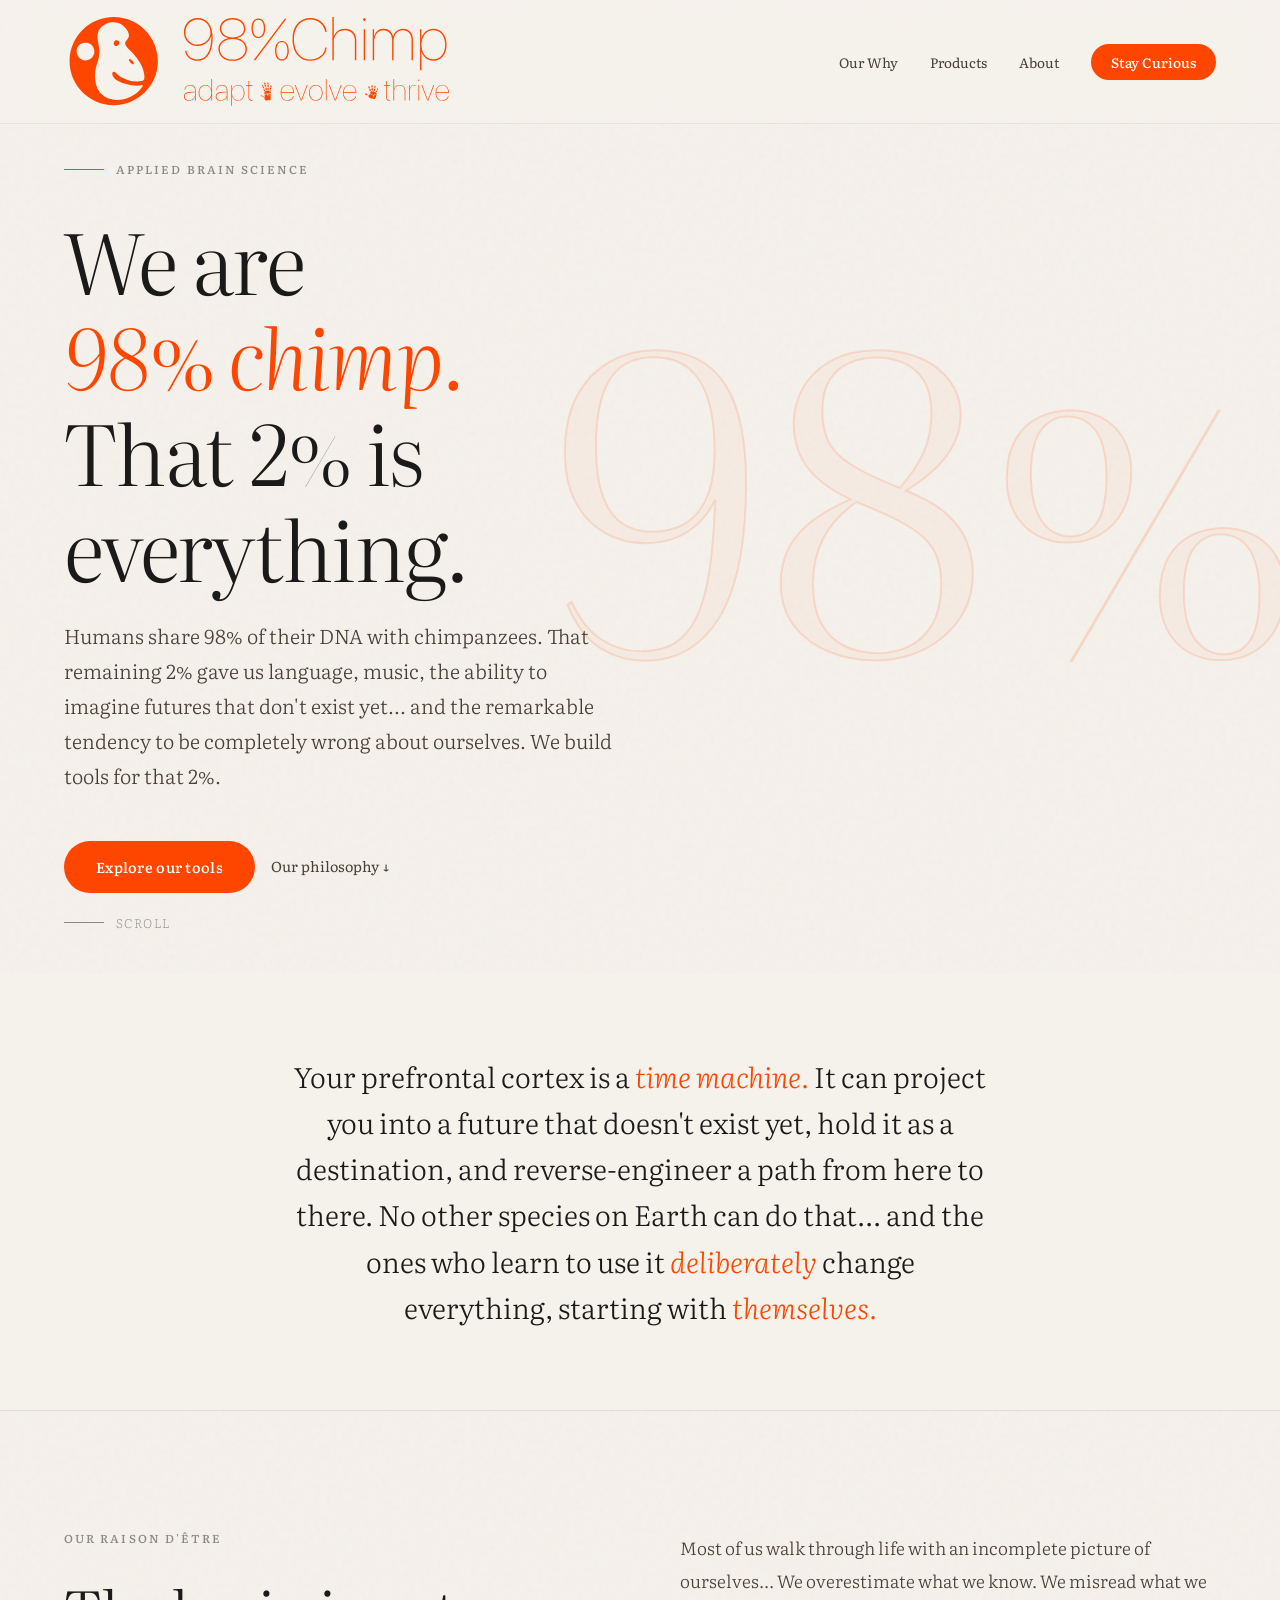
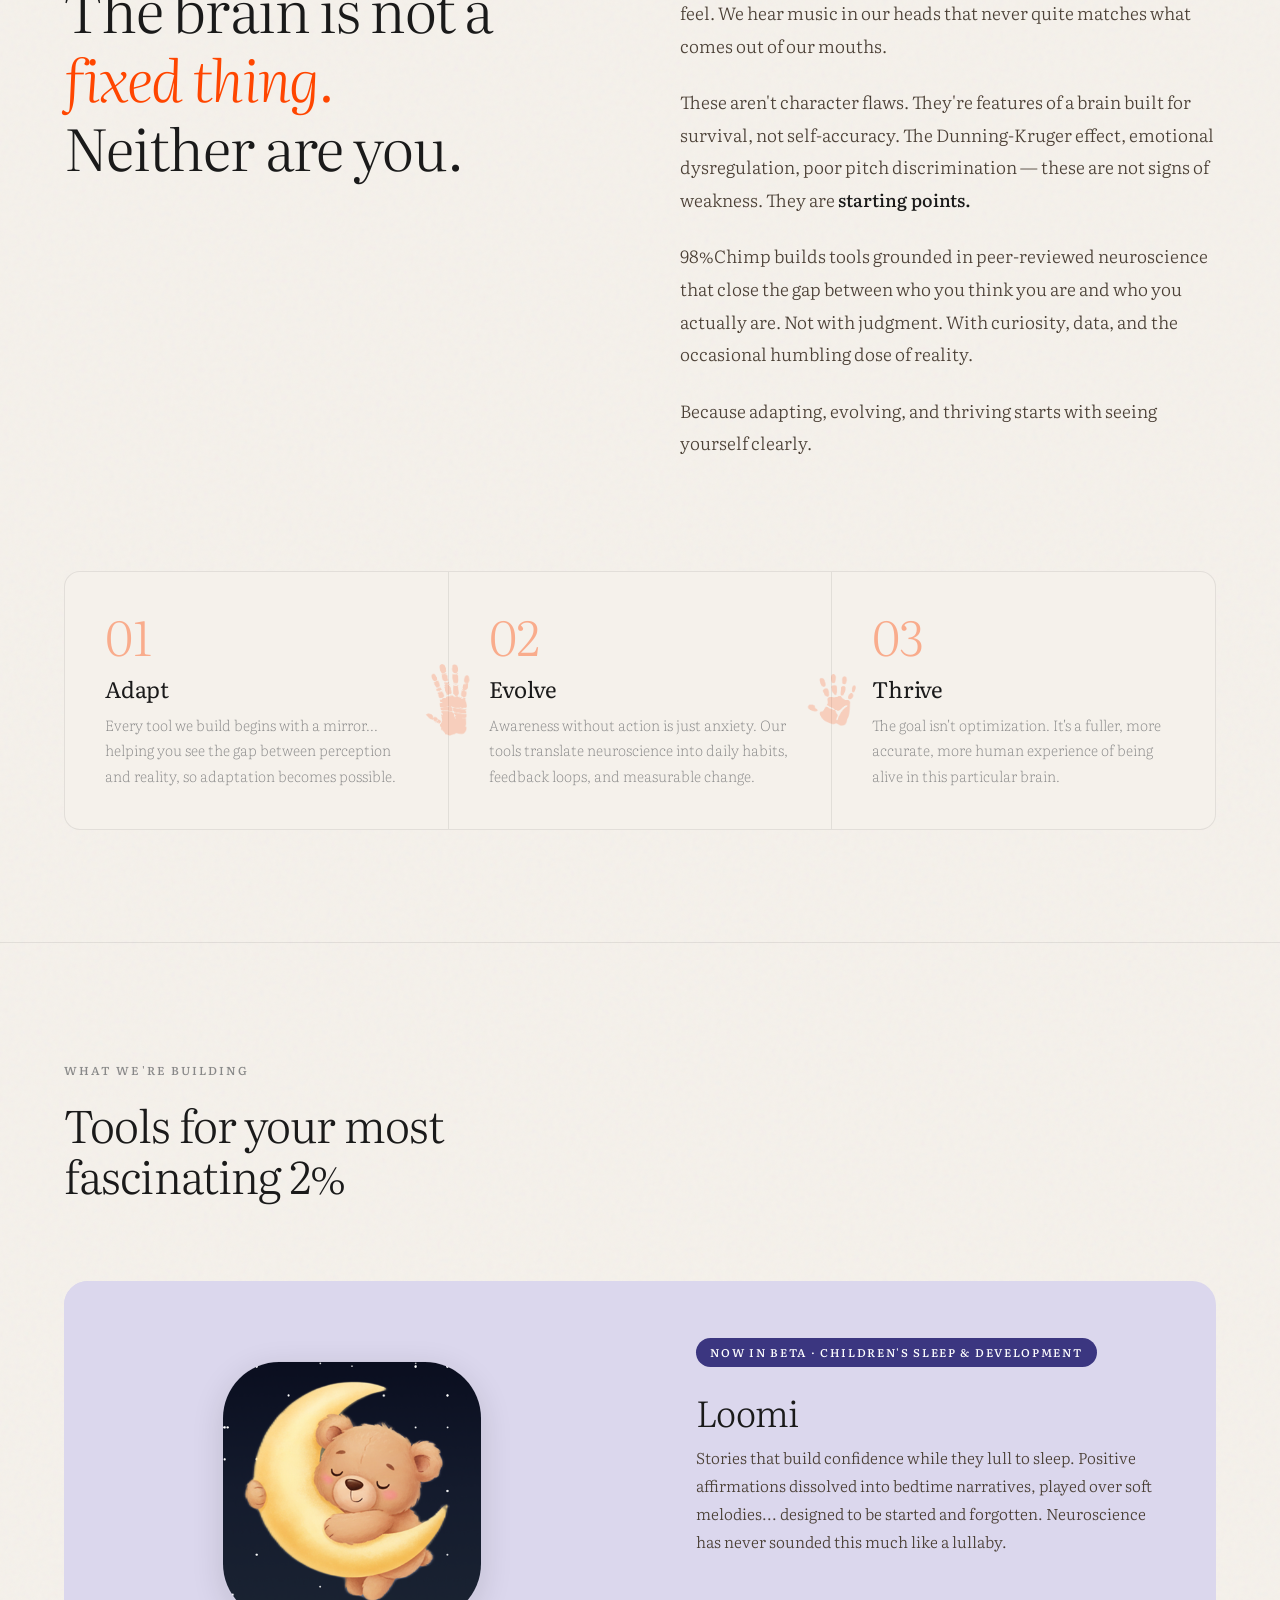
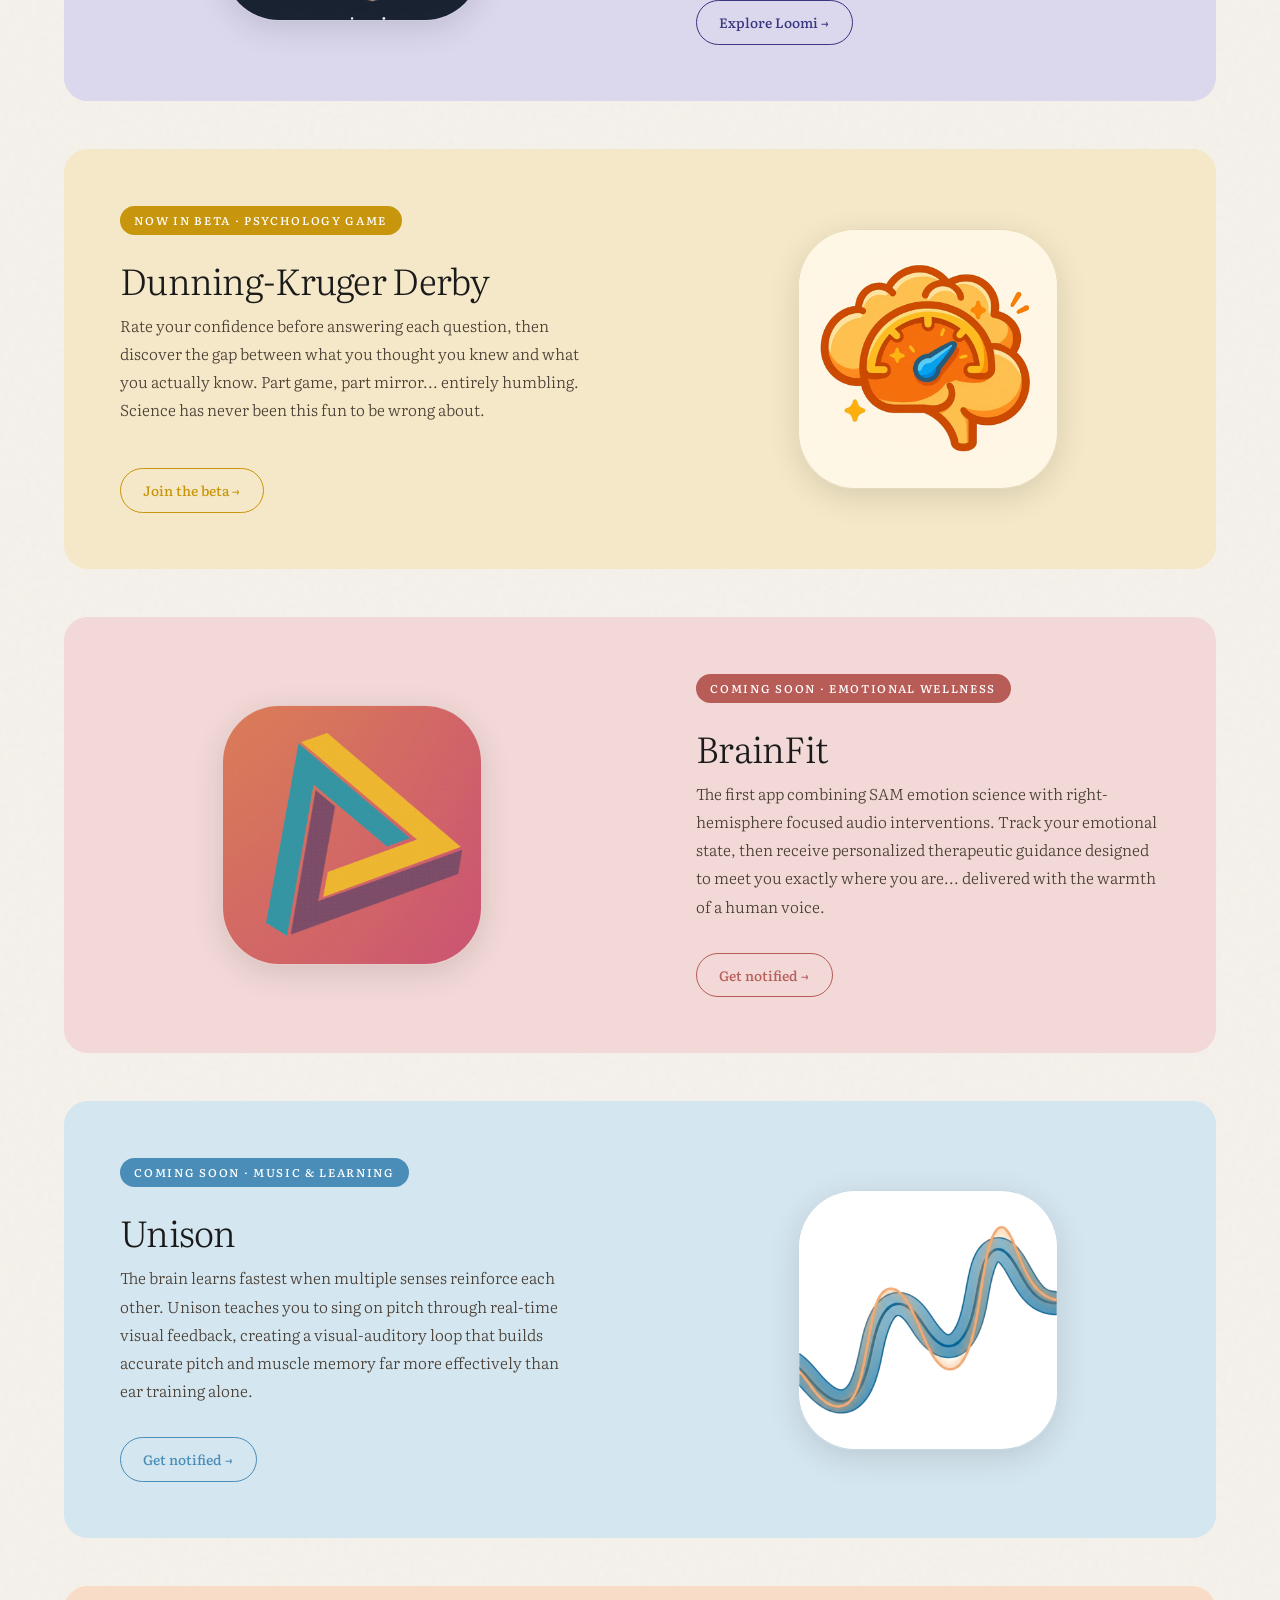
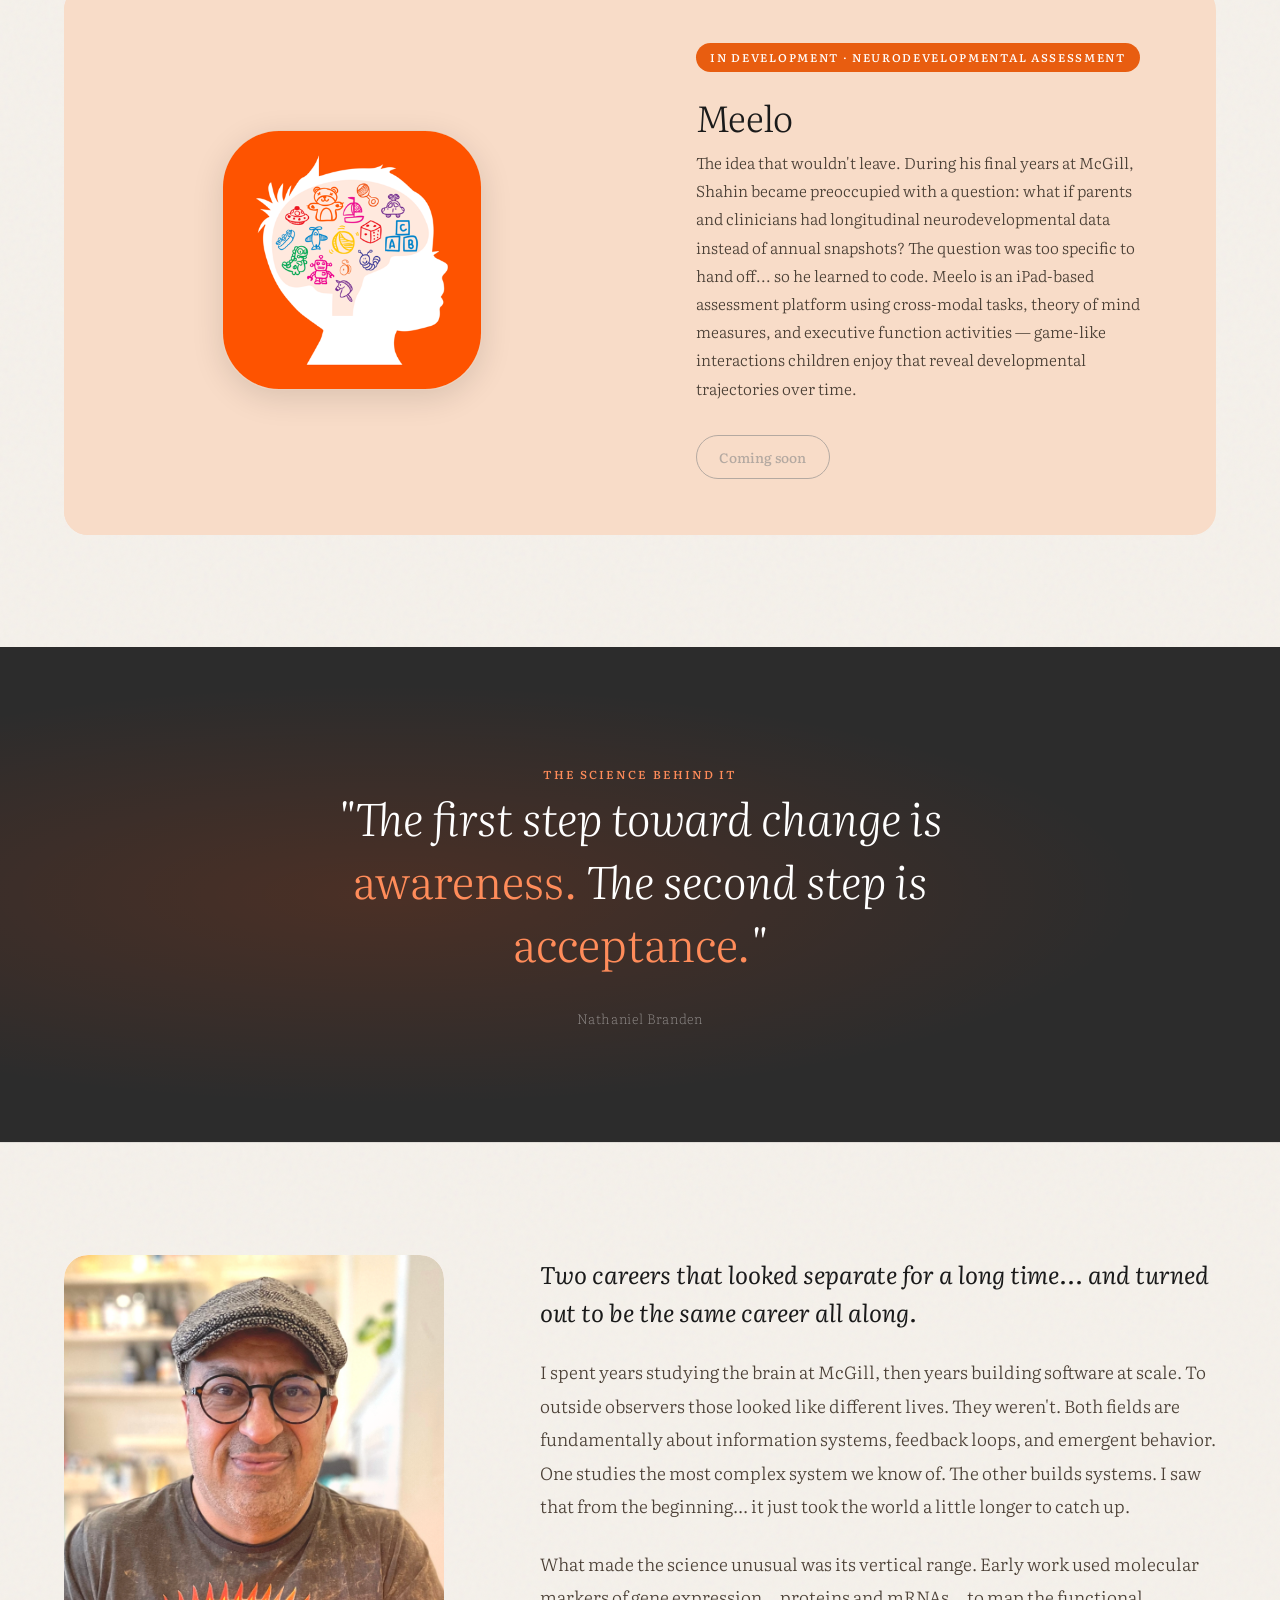
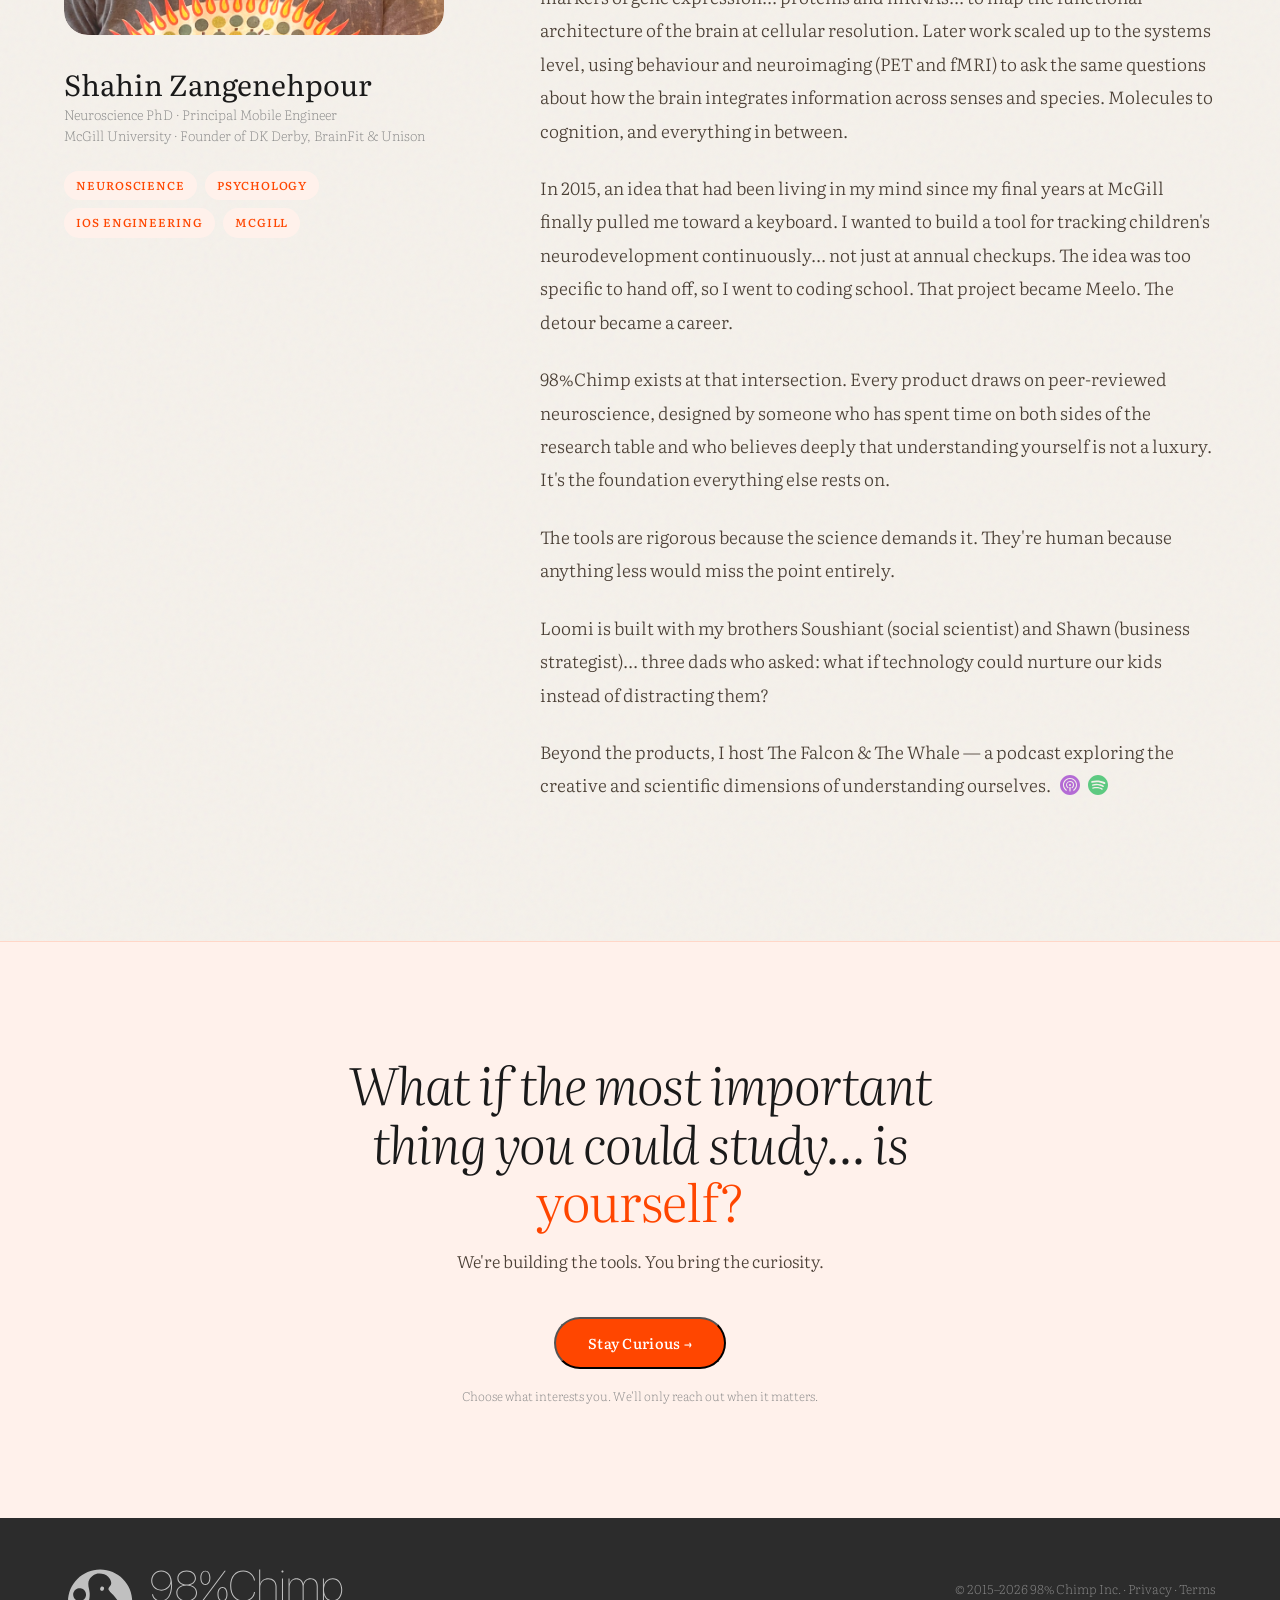
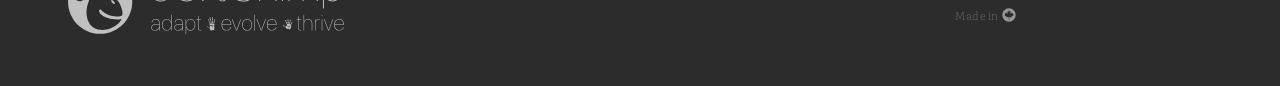
==== commit 7e2f2243: "Add podcast platform icons and link to Apple Podcasts + Spotify - Replace placeholder podcast link w" ====
--- a/index.html
+++ b/index.html
@@ -741,6 +741,26 @@
       line-height: 1.9;
       color: var(--text-mid);
       margin-bottom: 1.5rem;
+    }
+
+    .podcast-links {
+      display: inline-flex;
+      align-items: center;
+      gap: 0.5rem;
+      margin-left: 0.4rem;
+      vertical-align: middle;
+    }
+
+    .podcast-icon {
+      width: 20px;
+      height: 20px;
+      opacity: 0.7;
+      transition: opacity 0.2s, transform 0.2s;
+    }
+
+    .podcast-icon:hover {
+      opacity: 1;
+      transform: translateY(-1px);
     }
 
     .about-right p:first-child {
@@ -1375,7 +1395,8 @@
           Loomi is built with my brothers Soushiant (social scientist) and Shawn (business strategist)... three dads who asked: what if technology could nurture our kids instead of distracting them?
         </p>
         <p>
-          Beyond the products, I host <a href="#" style="color: var(--orange); border-bottom: 1px solid var(--orange);">The Falcon & The Whale</a> — a podcast exploring the creative and scientific dimensions of understanding ourselves.
+          Beyond the products, I host The Falcon & The Whale — a podcast exploring the creative and scientific dimensions of understanding ourselves.
+          <span class="podcast-links"><a href="https://podcasts.apple.com/ca/podcast/the-falcon-and-the-whale/id1804385057" target="_blank" rel="noopener" aria-label="Listen on Apple Podcasts"><img src="assets/apple-podcasts.svg" alt="Apple Podcasts" class="podcast-icon" /></a><a href="https://open.spotify.com/show/54HxDM833O6ZQJFxOPlEUj" target="_blank" rel="noopener" aria-label="Listen on Spotify"><img src="assets/spotify.svg" alt="Spotify" class="podcast-icon" /></a></span>
         </p>
       </div>
     </div>
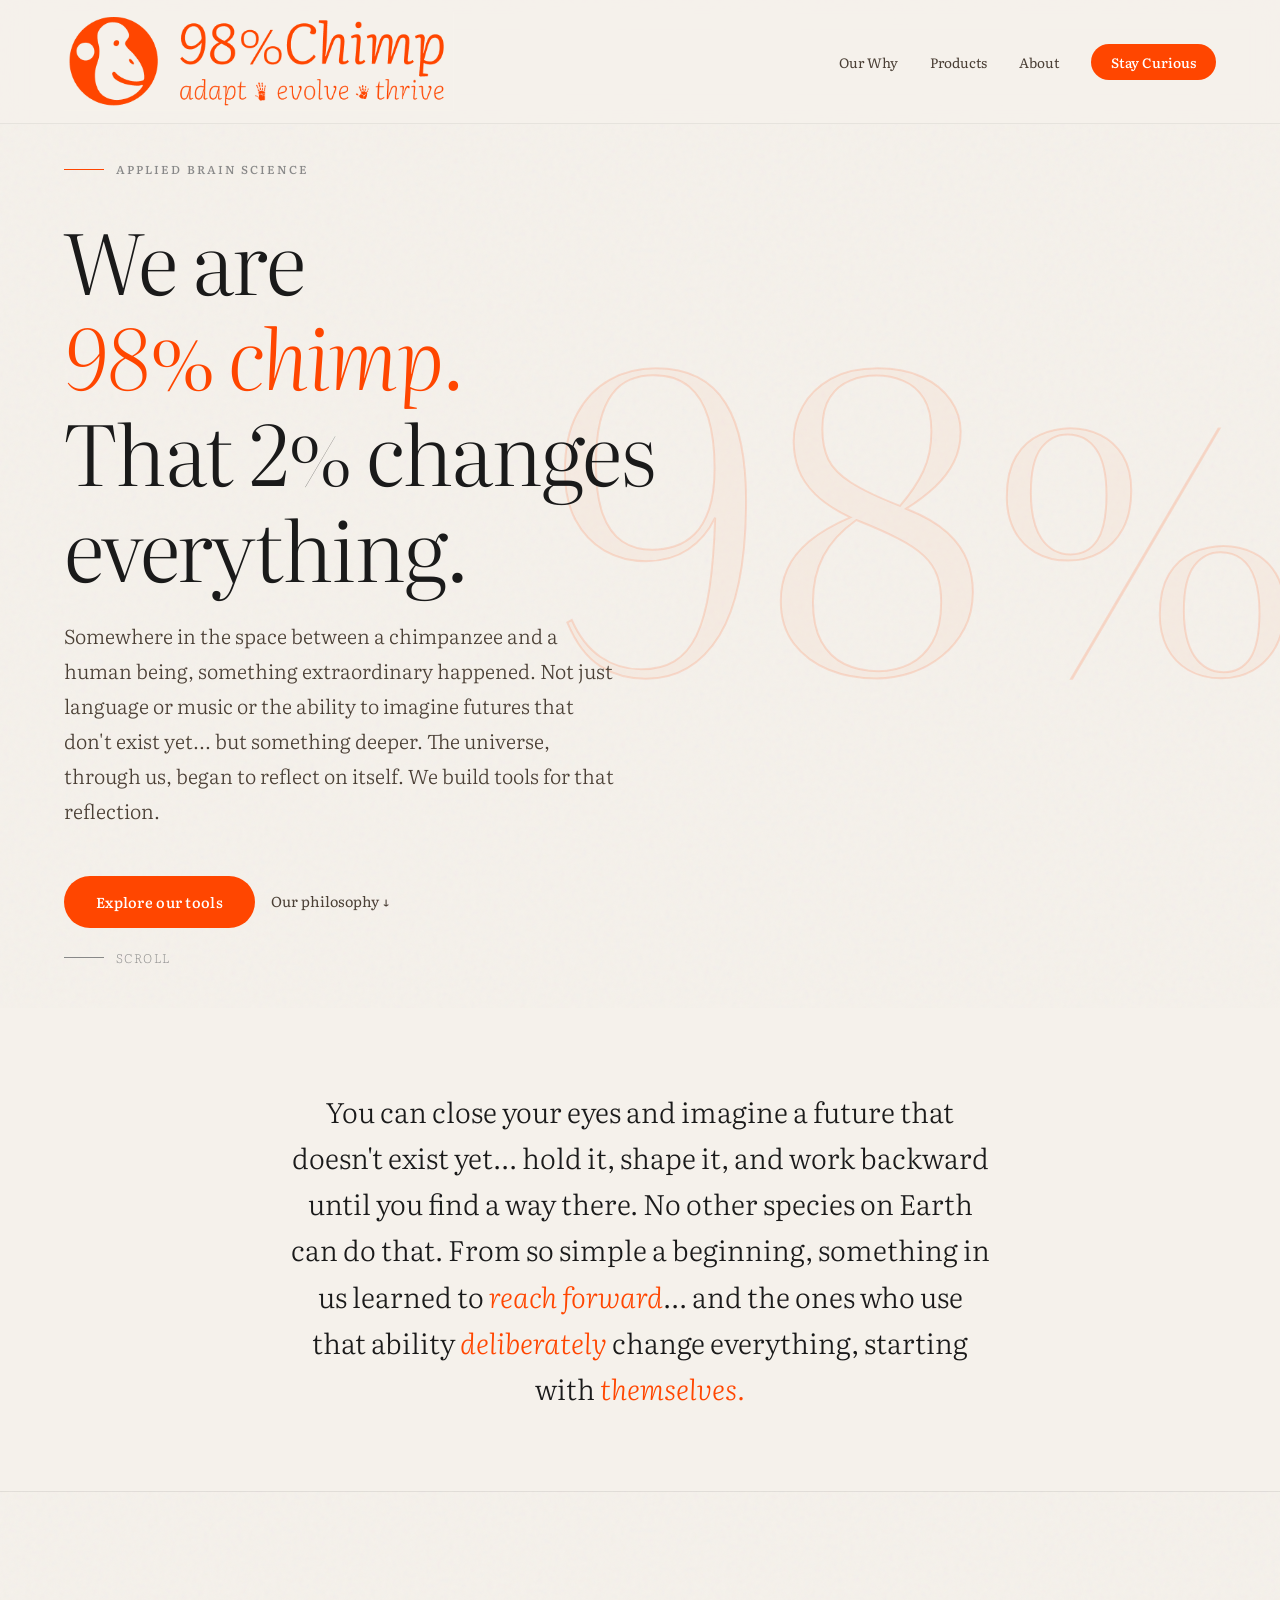
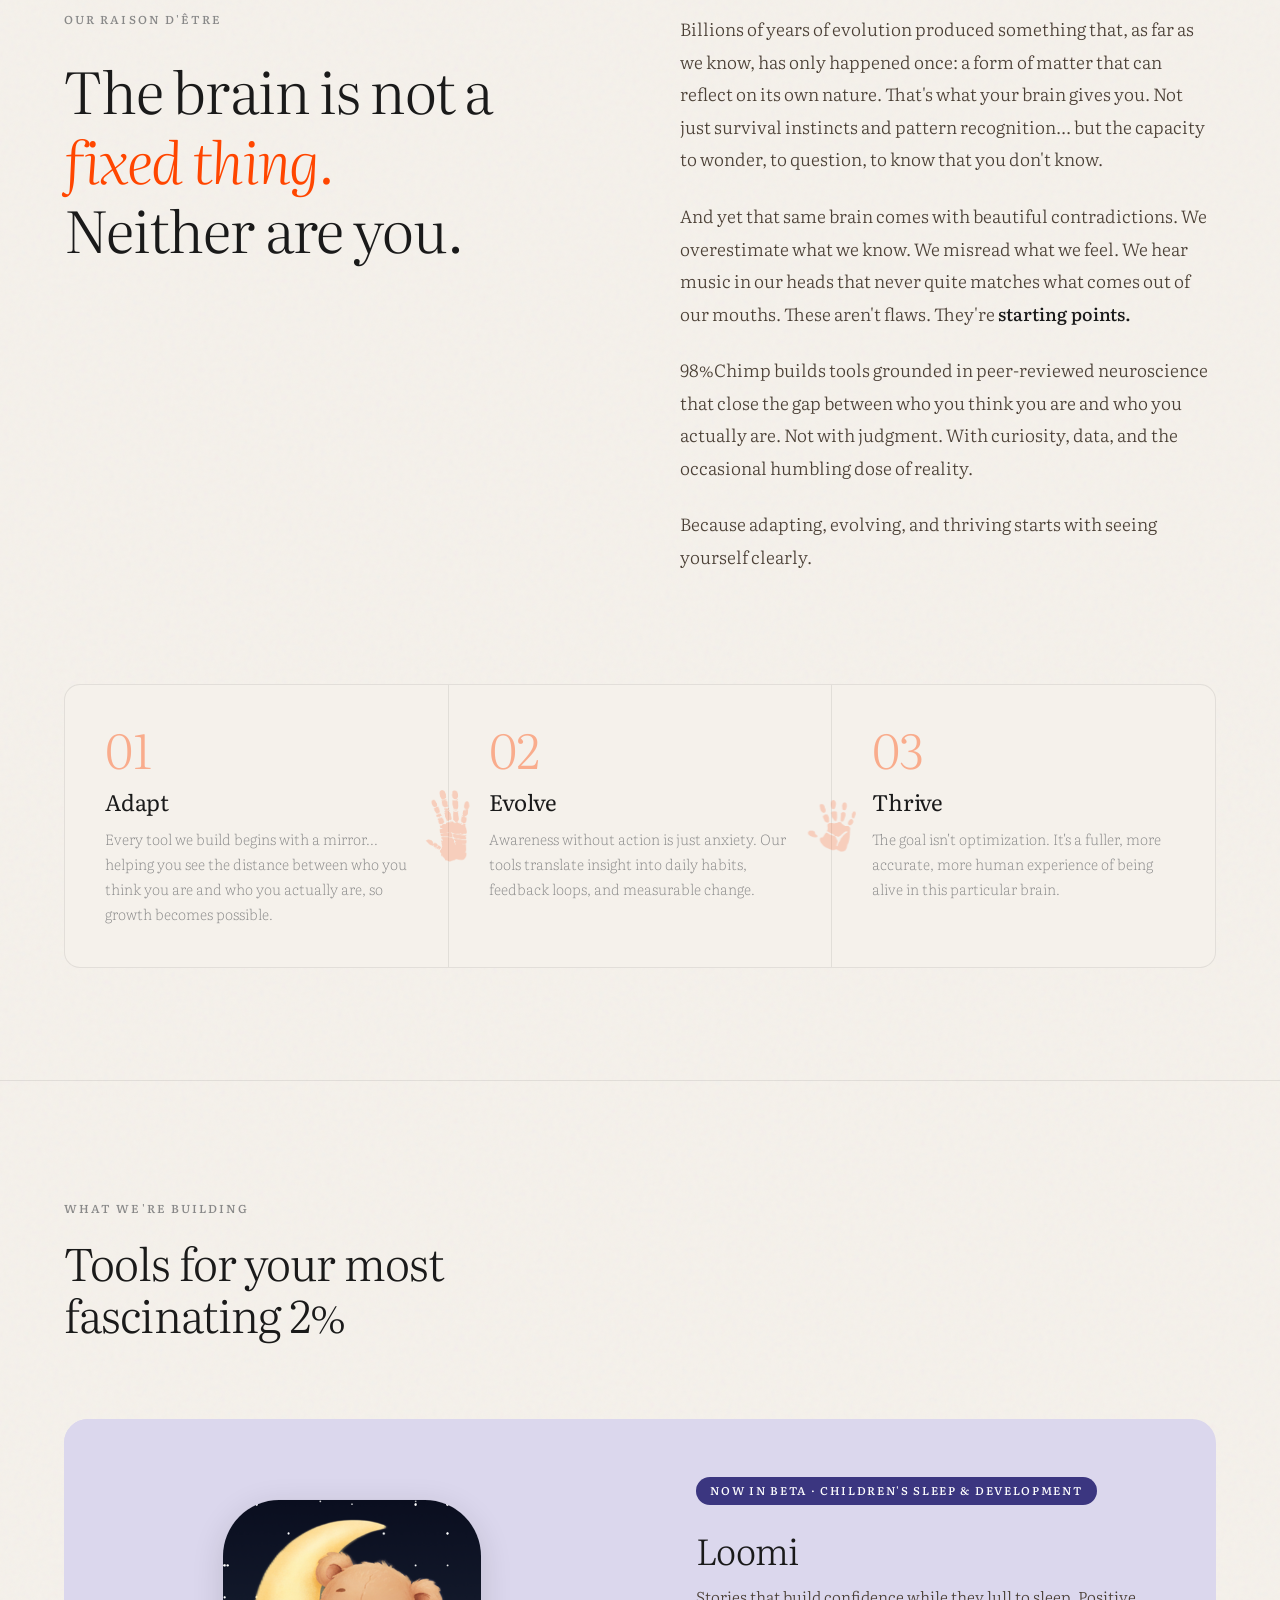
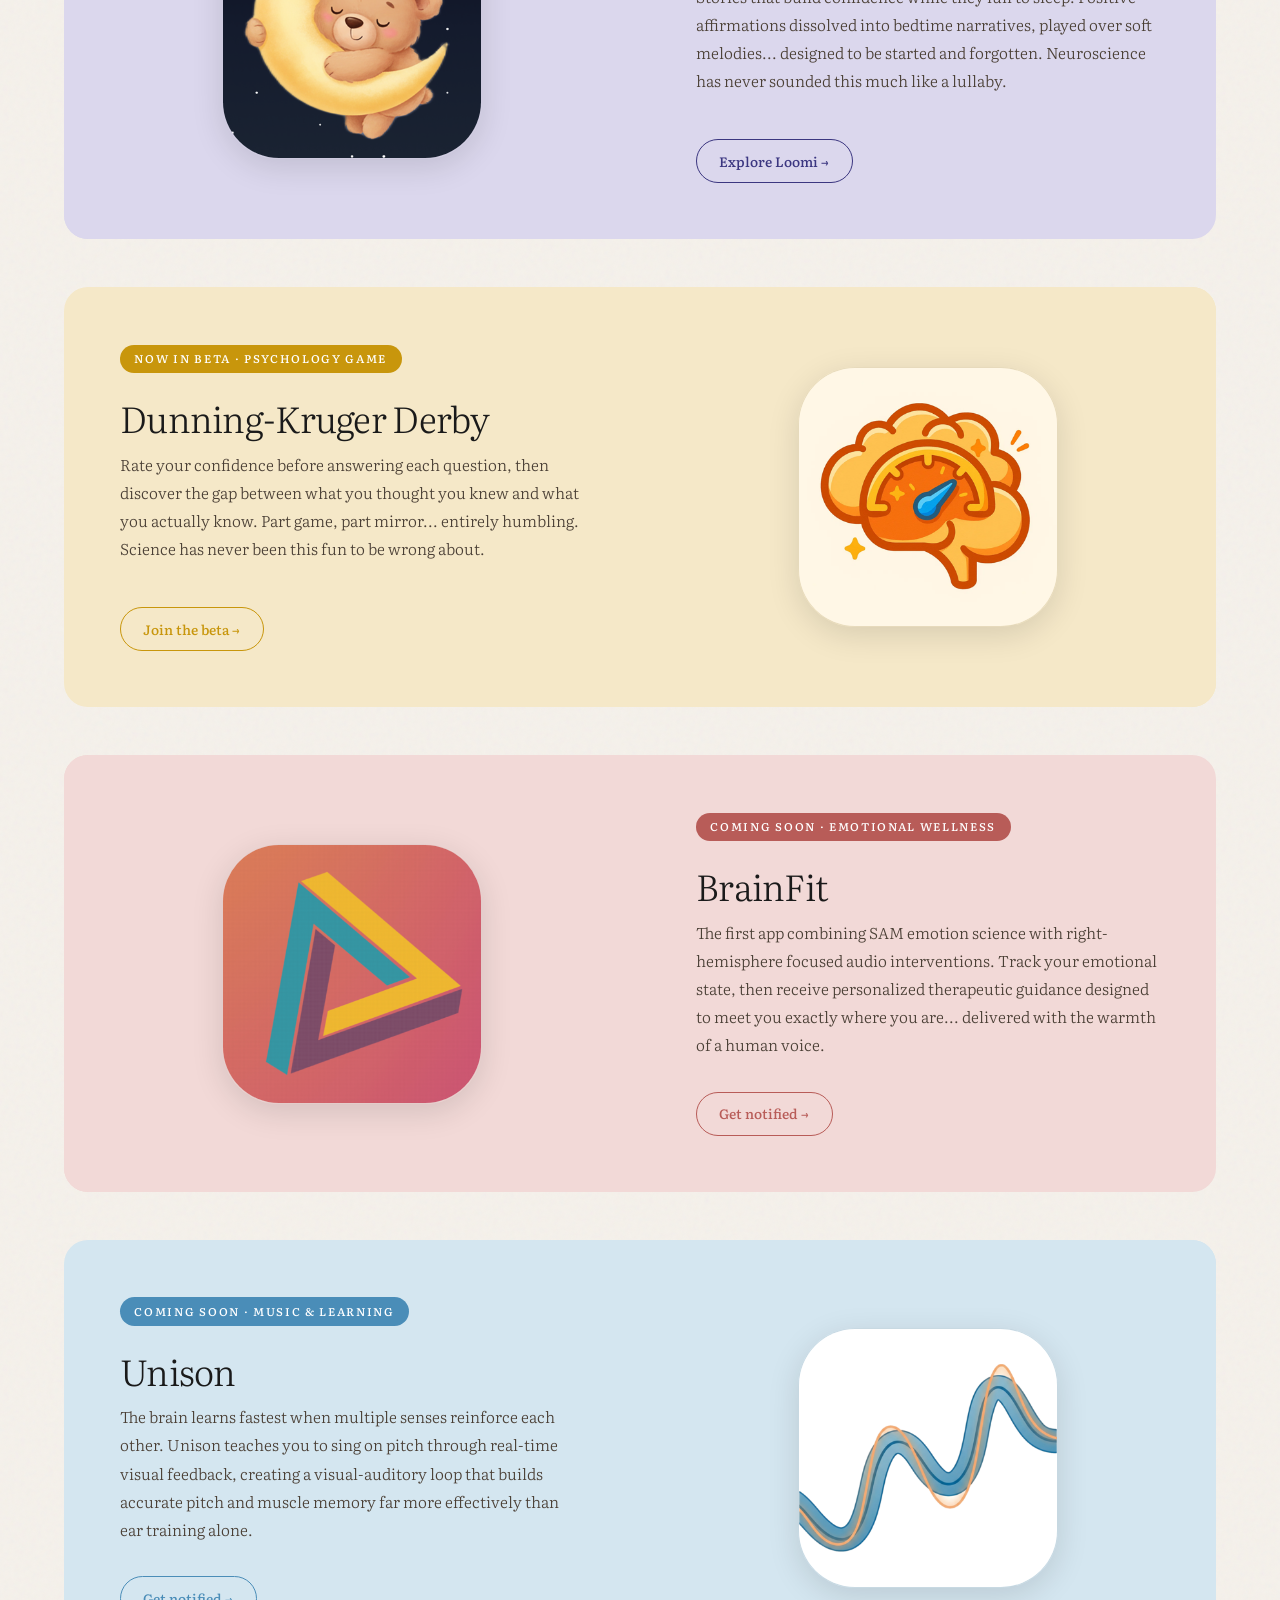
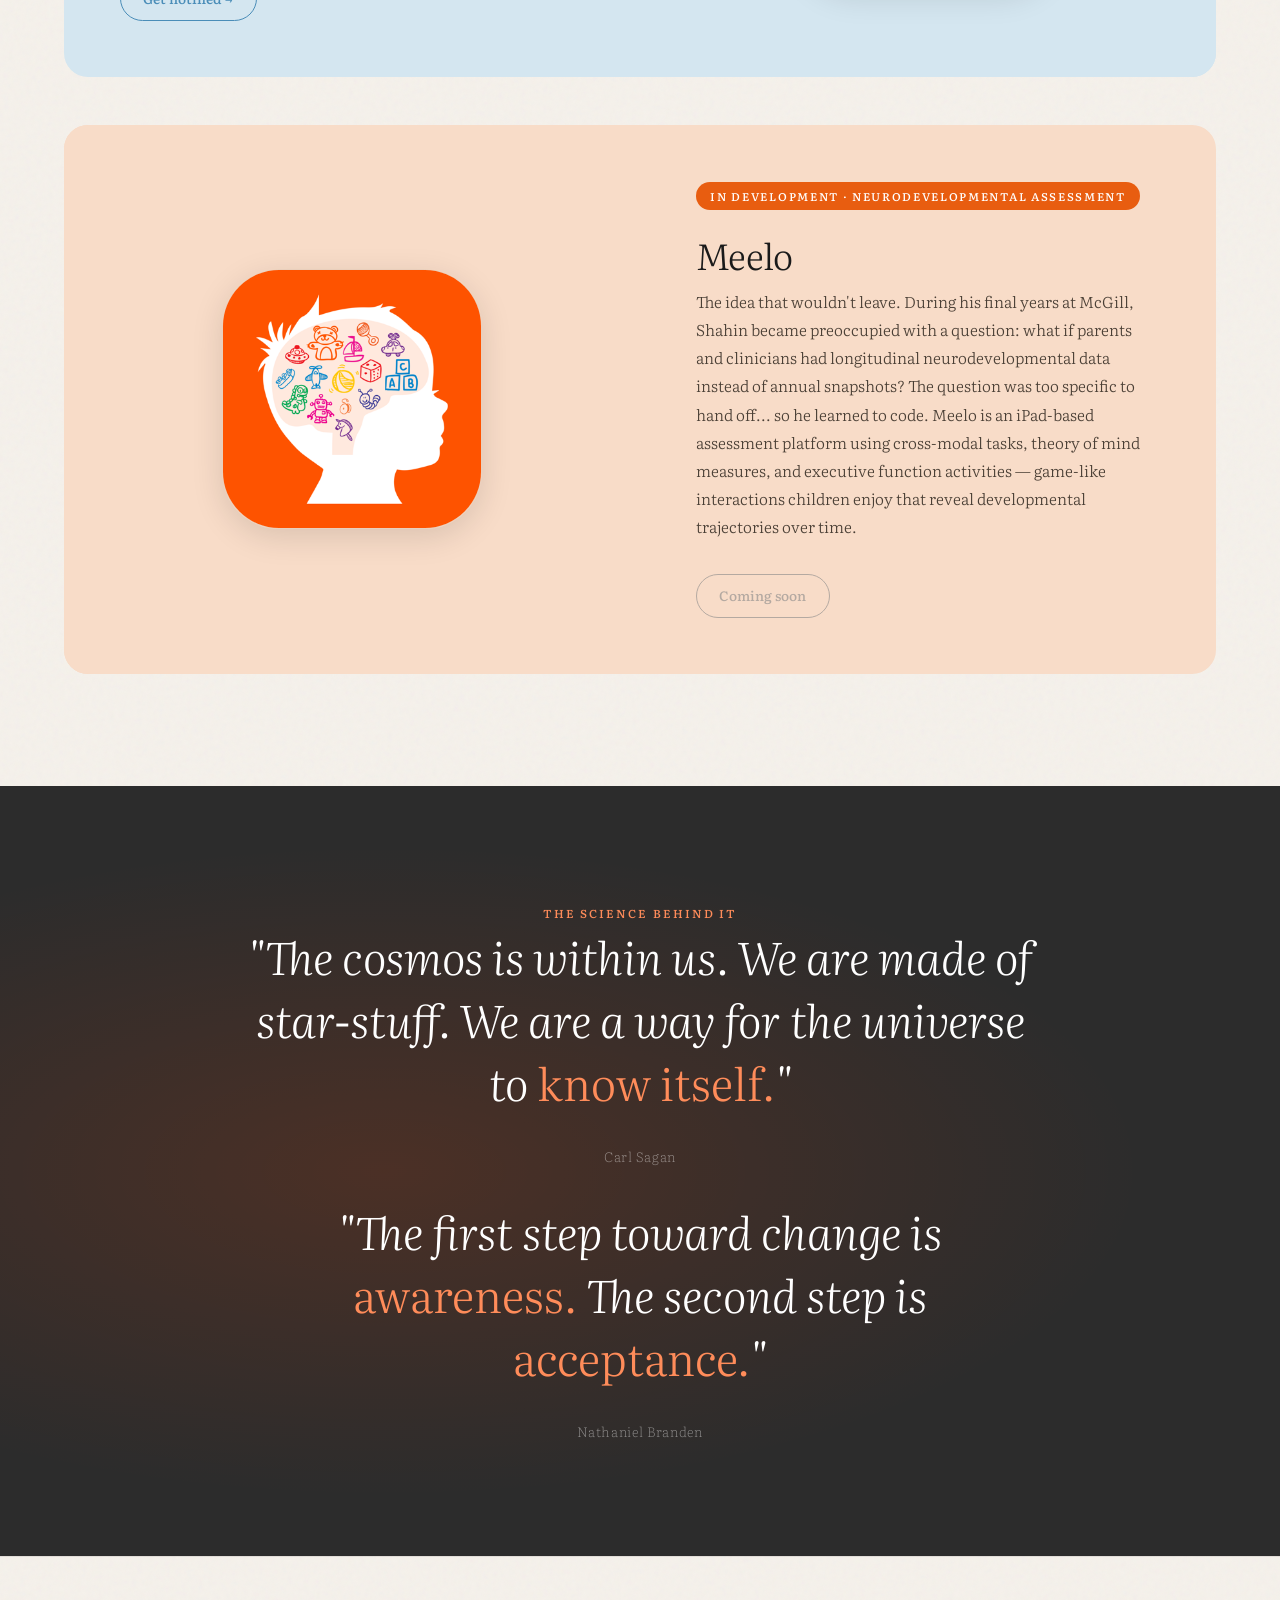
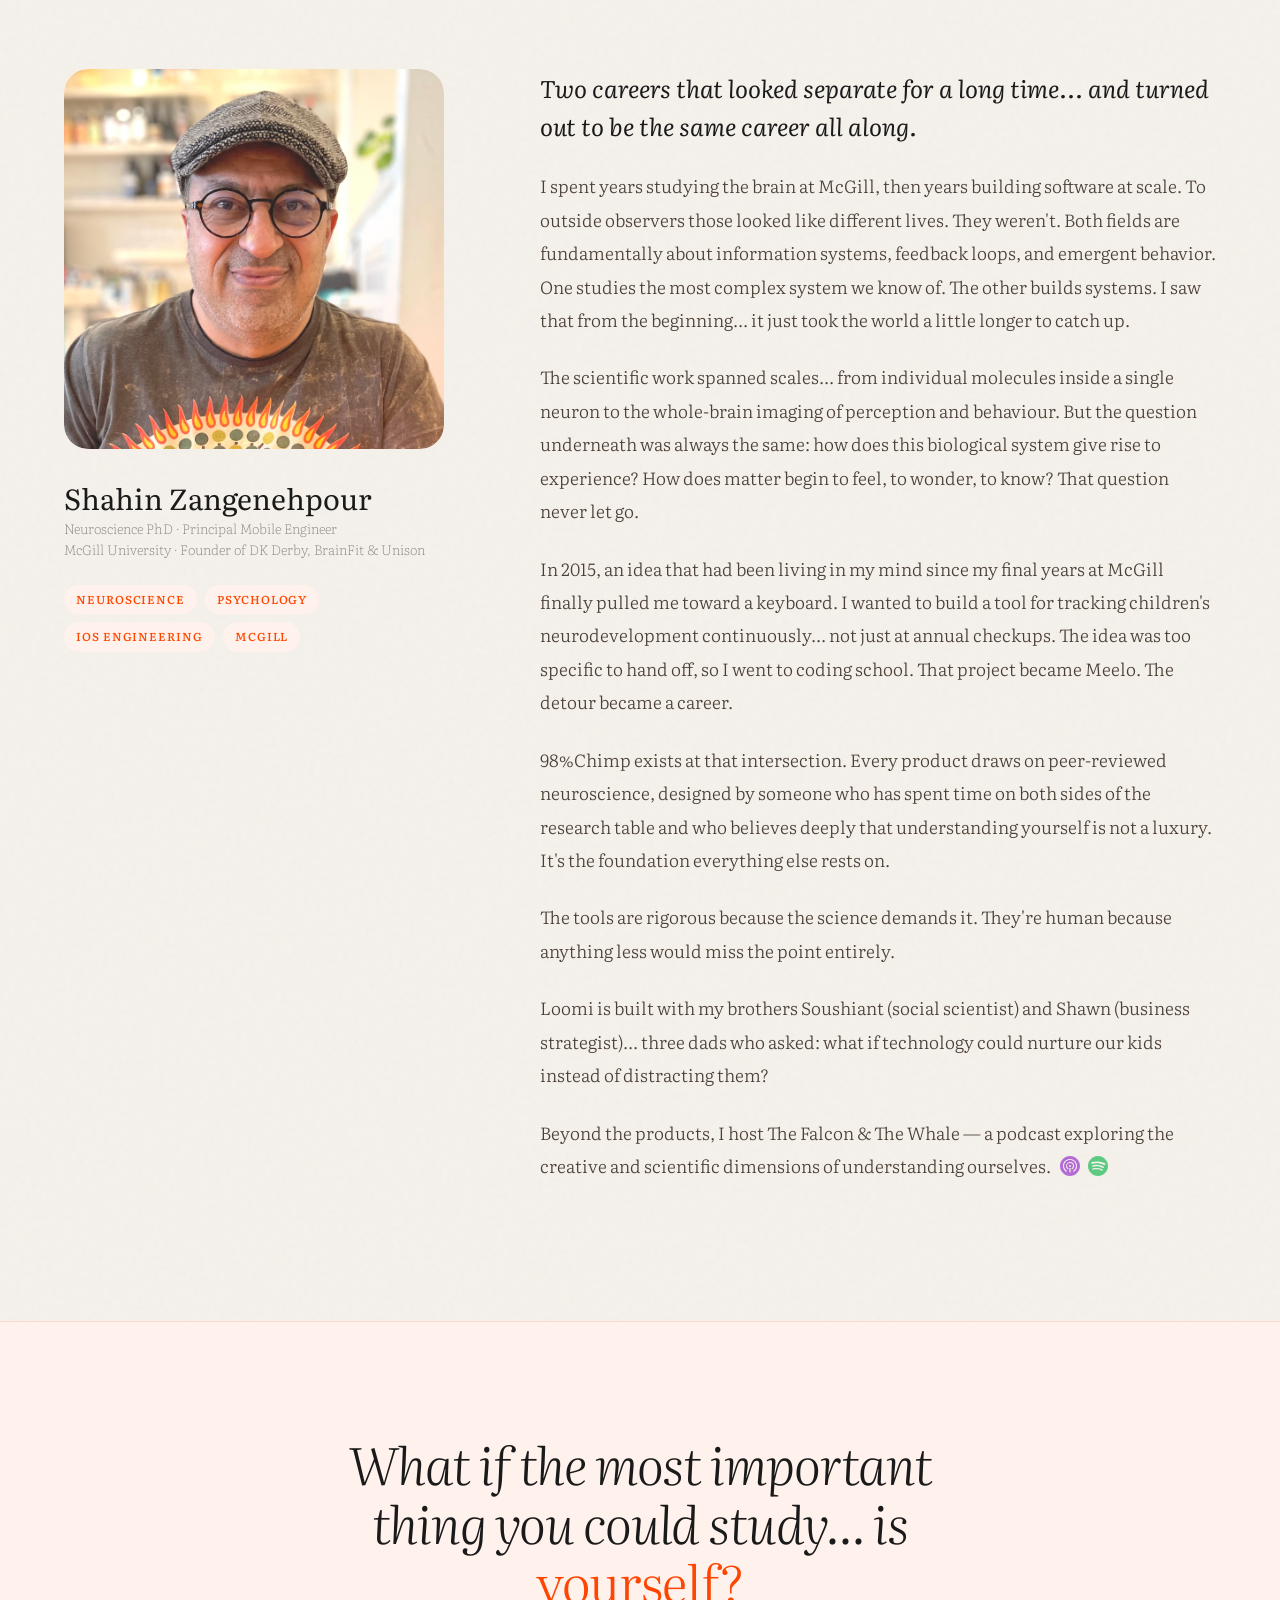
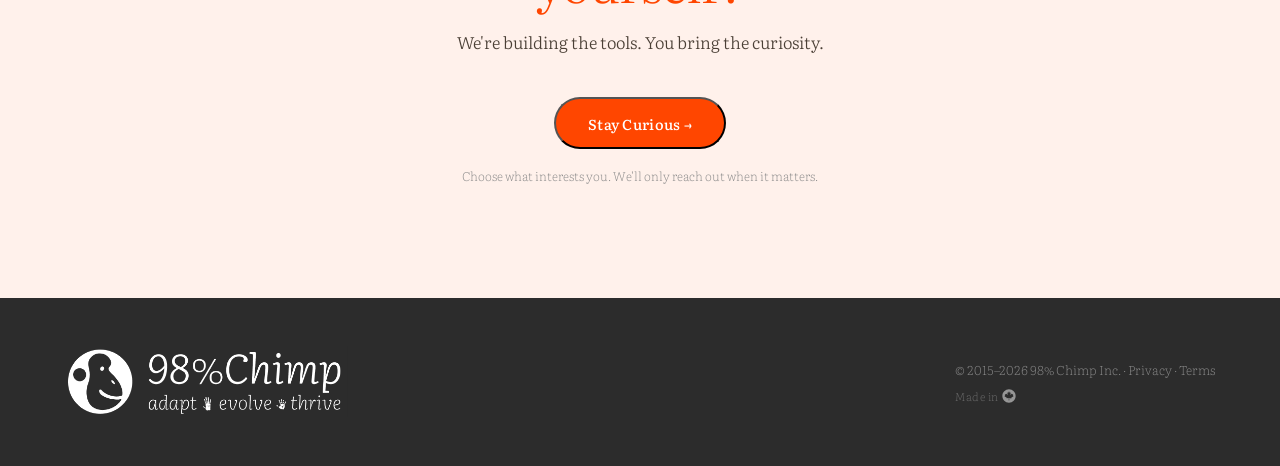
==== commit 935df62e: "Swap SVG logo for PNG, rewrite copy to reverential tone - Replace SVG injection with PNG <img> tags " ====
--- a/index.html
+++ b/index.html
@@ -8,6 +8,15 @@
   <link rel="icon" type="image/png" sizes="192x192" href="assets/favicon-192.png">
   <link rel="icon" type="image/png" sizes="512x512" href="assets/favicon-512.png">
   <link rel="apple-touch-icon" sizes="180x180" href="assets/apple-touch-icon.png">
+  <!-- Google Analytics (GA4) -->
+  <script async src="https://www.googletagmanager.com/gtag/js?id=G-S2YQT8KYY5"></script>
+  <script>
+    window.dataLayer = window.dataLayer || [];
+    function gtag(){dataLayer.push(arguments);}
+    gtag('js', new Date());
+    gtag('config', 'G-S2YQT8KYY5');
+  </script>
+
   <link rel="preconnect" href="https://fonts.googleapis.com" />
   <link rel="preconnect" href="https://fonts.gstatic.com" crossorigin />
   <link href="https://fonts.googleapis.com/css2?family=Cormorant+Garamond:ital,wght@0,300;0,400;0,500;0,600;1,300;1,400;1,500&family=DM+Sans:ital,wght@0,300;0,400;0,500;1,300&family=Fraunces:ital,opsz,wght@0,9..144,100..900;1,9..144,100..900&family=DM+Serif+Display&family=Syne:wght@400;500;600;700;800&family=Literata:ital,opsz,wght@0,7..72,200..900;1,7..72,200..900&display=swap" rel="stylesheet" />
@@ -171,15 +180,14 @@
     .nav-wordmark-svg {
       display: block;
       height: 99px;
-      width: auto;
-      color: #FF4600;
-    }
-    .nav-wordmark-svg svg {
+      max-width: 400px;
+      overflow: hidden;
+    }
+    .nav-wordmark-svg img {
       display: block;
       height: 100%;
       width: auto;
     }
-    .nav-wordmark-svg .knockout-path { fill: var(--cream); }
 
     .nav-links {
       display: flex;
@@ -935,12 +943,19 @@
       padding-top: 0;
     }
 
+    .modal-fields {
+      display: flex;
+      flex-direction: column;
+      gap: 0.5rem;
+    }
+
     .modal-email {
       display: flex;
       gap: 0.5rem;
     }
 
-    .modal-email input[type="email"] {
+    .modal-fields input[type="text"],
+    .modal-fields input[type="email"] {
       flex: 1;
       padding: 0.75rem 1rem;
       border: 1.5px solid rgba(0,0,0,0.15);
@@ -952,8 +967,10 @@
       outline: none;
       transition: border-color 0.2s;
     }
-    .modal-email input[type="email"]:focus { border-color: var(--orange); }
-    .modal-email input[type="email"]::placeholder { color: var(--muted); }
+    .modal-fields input[type="text"]:focus,
+    .modal-fields input[type="email"]:focus { border-color: var(--orange); }
+    .modal-fields input[type="text"]::placeholder,
+    .modal-fields input[type="email"]::placeholder { color: var(--muted); }
 
     .modal-email .btn-primary {
       padding: 0.75rem 1.5rem;
@@ -995,12 +1012,11 @@
       height: 72px;
       width: auto;
     }
-    .footer-wordmark-svg svg {
+    .footer-wordmark-svg img {
       display: block;
       height: 100%;
       width: auto;
     }
-    .footer-wordmark-svg .knockout-path { fill: var(--dark); }
 
     .footer-right {
       font-size: 0.8rem;
@@ -1073,17 +1089,11 @@
     }
     nav.scrolled .nav-wordmark-svg {
       height: 67px;
-    }
-    nav.scrolled .nav-wordmark-svg .wordmark-path,
-    nav.scrolled .nav-wordmark-svg .tagline-path {
-      opacity: 0;
+      max-width: 67px;
     }
     .nav-wordmark-svg {
-      transition: height 0.5s cubic-bezier(0.25, 0.1, 0.25, 1);
-    }
-    .nav-wordmark-svg .wordmark-path,
-    .nav-wordmark-svg .tagline-path {
-      transition: opacity 0.4s ease;
+      transition: height 0.5s cubic-bezier(0.25, 0.1, 0.25, 1),
+                  max-width 0.5s cubic-bezier(0.25, 0.1, 0.25, 1);
     }
 
     /* ── Responsive ───────────────────────────────── */
@@ -1125,7 +1135,7 @@
       .beta-form { flex-direction: column; }
       footer { flex-direction: column; gap: 1rem; text-align: center; }
       .nav-links { display: none; }
-      nav.scrolled .nav-wordmark-svg { height: 53px; }
+      nav.scrolled .nav-wordmark-svg { height: 53px; max-width: 53px; }
     }
   </style>
 </head>
@@ -1144,7 +1154,7 @@
   <!-- ── Nav ──────────────────────────────────────── -->
   <nav>
     <a href="#" class="nav-logo">
-      <div class="nav-wordmark-svg" role="img" aria-label="98%Chimp"></div>
+      <div class="nav-wordmark-svg"><img src="assets/98%25ChimpLogoHeader.png" alt="98%Chimp"></div>
     </a>
     <ul class="nav-links">
       <li><a href="#thesis">Our Why</a></li>
@@ -1165,11 +1175,11 @@
       <h1>
         We are<br/>
         <em>98% chimp.</em><br/>
-        That 2% is<br/>everything.
+        That 2% changes<br/>everything.
       </h1>
 
       <p class="hero-lead">
-        Humans share 98% of their DNA with chimpanzees. That remaining 2% gave us language, music, the ability to imagine futures that don't exist yet... and the remarkable tendency to be completely wrong about ourselves. We build tools for that 2%.
+        Somewhere in the space between a chimpanzee and a human being, something extraordinary happened. Not just language or music or the ability to imagine futures that don't exist yet... but something deeper. The universe, through us, began to reflect on itself. We build tools for that reflection.
       </p>
 
       <div class="hero-actions">
@@ -1187,7 +1197,7 @@
   <!-- ── Pull Quote ────────────────────────────── -->
   <section class="pull-quote">
     <p>
-      Your prefrontal cortex is a <em>time machine.</em> It can project you into a future that doesn't exist yet, hold it as a destination, and reverse-engineer a path from here to there. No other species on Earth can do that... and the ones who learn to use it <em>deliberately</em> change everything, starting with <em>themselves.</em>
+      You can close your eyes and imagine a future that doesn't exist yet... hold it, shape it, and work backward until you find a way there. No other species on Earth can do that. From so simple a beginning, something in us learned to <em>reach forward</em>... and the ones who use that ability <em>deliberately</em> change everything, starting with <em>themselves.</em>
     </p>
   </section>
 
@@ -1200,10 +1210,10 @@
       </div>
       <div class="thesis-right fade-up">
         <p>
-          Most of us walk through life with an incomplete picture of ourselves... We overestimate what we know. We misread what we feel. We hear music in our heads that never quite matches what comes out of our mouths.
+          Billions of years of evolution produced something that, as far as we know, has only happened once: a form of matter that can reflect on its own nature. That's what your brain gives you. Not just survival instincts and pattern recognition... but the capacity to wonder, to question, to know that you don't know.
         </p>
         <p>
-          These aren't character flaws. They're features of a brain built for survival, not self-accuracy. The Dunning-Kruger effect, emotional dysregulation, poor pitch discrimination — these are not signs of weakness. They are <strong>starting points.</strong>
+          And yet that same brain comes with beautiful contradictions. We overestimate what we know. We misread what we feel. We hear music in our heads that never quite matches what comes out of our mouths. These aren't flaws. They're <strong>starting points.</strong>
         </p>
         <p>
           98%Chimp builds tools grounded in peer-reviewed neuroscience that close the gap between who you think you are and who you actually are. Not with judgment. With curiosity, data, and the occasional humbling dose of reality.
@@ -1222,7 +1232,7 @@
         <div class="pillar fade-up">
           <div class="pillar-number">01</div>
           <h3>Adapt</h3>
-          <p>Every tool we build begins with a mirror... helping you see the gap between perception and reality, so adaptation becomes possible.</p>
+          <p>Every tool we build begins with a mirror... helping you see the distance between who you think you are and who you actually are, so growth becomes possible.</p>
         </div>
 
         <!-- Handprint divider between 01 and 02 (chimp hand) -->
@@ -1233,7 +1243,7 @@
         <div class="pillar fade-up">
           <div class="pillar-number">02</div>
           <h3>Evolve</h3>
-          <p>Awareness without action is just anxiety. Our tools translate neuroscience into daily habits, feedback loops, and measurable change.</p>
+          <p>Awareness without action is just anxiety. Our tools translate insight into daily habits, feedback loops, and measurable change.</p>
         </div>
 
         <!-- Handprint divider between 02 and 03 (human hand) -->
@@ -1348,6 +1358,10 @@
     <div class="science-inner">
       <span class="eyebrow">The Science Behind It</span>
       <blockquote>
+        "The cosmos is within us. We are made of star-stuff. We are a way for the universe to <em>know itself.</em>"
+      </blockquote>
+      <p class="science-attribution">Carl Sagan</p>
+      <blockquote style="margin-top: 2rem;">
         "The first step toward change is <em>awareness.</em> The second step is <em>acceptance.</em>"
       </blockquote>
       <p class="science-attribution">Nathaniel Branden</p>
@@ -1380,7 +1394,7 @@
           I spent years studying the brain at McGill, then years building software at scale. To outside observers those looked like different lives. They weren't. Both fields are fundamentally about information systems, feedback loops, and emergent behavior. One studies the most complex system we know of. The other builds systems. I saw that from the beginning... it just took the world a little longer to catch up.
         </p>
         <p>
-          What made the science unusual was its vertical range. Early work used molecular markers of gene expression... proteins and mRNAs... to map the functional architecture of the brain at cellular resolution. Later work scaled up to the systems level, using behaviour and neuroimaging (PET and fMRI) to ask the same questions about how the brain integrates information across senses and species. Molecules to cognition, and everything in between.
+          The scientific work spanned scales... from individual molecules inside a single neuron to the whole-brain imaging of perception and behaviour. But the question underneath was always the same: how does this biological system give rise to experience? How does matter begin to feel, to wonder, to know? That question never let go.
         </p>
         <p>
           In 2015, an idea that had been living in my mind since my final years at McGill finally pulled me toward a keyboard. I wanted to build a tool for tracking children's neurodevelopment continuously... not just at annual checkups. The idea was too specific to hand off, so I went to coding school. That project became Meelo. The detour became a career.
@@ -1472,10 +1486,13 @@
             </span>
           </label>
         </div>
-        <div class="modal-email">
-          <input type="email" name="email" placeholder="your@email.com" required />
-          <input type="text" name="website" class="honeypot" tabindex="-1" autocomplete="off" />
-          <button class="btn-primary" type="submit">Keep me posted</button>
+        <div class="modal-fields">
+          <input type="text" name="name" placeholder="Your name" required />
+          <div class="modal-email">
+            <input type="email" name="email" placeholder="your@email.com" required />
+            <input type="text" name="website" class="honeypot" tabindex="-1" autocomplete="off" />
+            <button class="btn-primary" type="submit">Keep me posted</button>
+          </div>
         </div>
       </form>
     </div>
@@ -1484,7 +1501,7 @@
   <!-- ── Footer ────────────────────────────────────── -->
   <footer>
     <div class="footer-logo">
-      <div class="footer-wordmark-svg" role="img" aria-label="98%Chimp"></div>
+      <div class="footer-wordmark-svg"><img src="assets/98%25ChimpLogoFooter.png" alt="98%Chimp"></div>
     </div>
     <div class="footer-right">
       © 2015–2026 98% Chimp Inc. · <a href="privacy.html" style="color: inherit;">Privacy</a> · <a href="terms.html" style="color: inherit;">Terms</a>
@@ -1542,18 +1559,6 @@
     })();
 
 
-    /* ── SVG Logo Injection ───────────────────── */
-    (function() {
-      function injectSVG(selector, path) {
-        var el = document.querySelector(selector);
-        if (!el) return;
-        fetch(path)
-          .then(function(r) { return r.text(); })
-          .then(function(svg) { el.innerHTML = svg; });
-      }
-      injectSVG('.nav-wordmark-svg', 'assets/logo.svg');
-      injectSVG('.footer-wordmark-svg', 'assets/logo.svg');
-    })();
 
 
     /* ── Notify Modal ─────────────────────────────── */
@@ -1587,10 +1592,24 @@
       var checked = event.target.querySelectorAll('[name="interests"]:checked');
       var interests = [];
       checked.forEach(function(cb) { interests.push(cb.value); });
+      var name = event.target.querySelector('[name="name"]').value;
       var email = event.target.querySelector('[name="email"]').value;
 
-      // TODO: wire up to backend/API
-      console.log('Notify signup:', email, interests);
+      // Post to Google Sheet via Apps Script
+      fetch('https://script.google.com/macros/s/AKfycbwvz3ee7GaaToPUrCZ_LcgP34ycoqcXVsCuGmUXWipESvyV0Z5GU4mB3E_h7R3dMfD6FA/exec', {
+        method: 'POST',
+        mode: 'no-cors',
+        headers: { 'Content-Type': 'application/json' },
+        body: JSON.stringify({
+          name: name,
+          email: email,
+          interests: interests,
+          website: event.target.querySelector('[name="website"]').value,
+          source: '98chimp.ca'
+        })
+      }).catch(function(err) {
+        console.error('Submission failed:', err);
+      });
 
       // Show confirmation inside modal
       var content = document.querySelector('.modal-content');
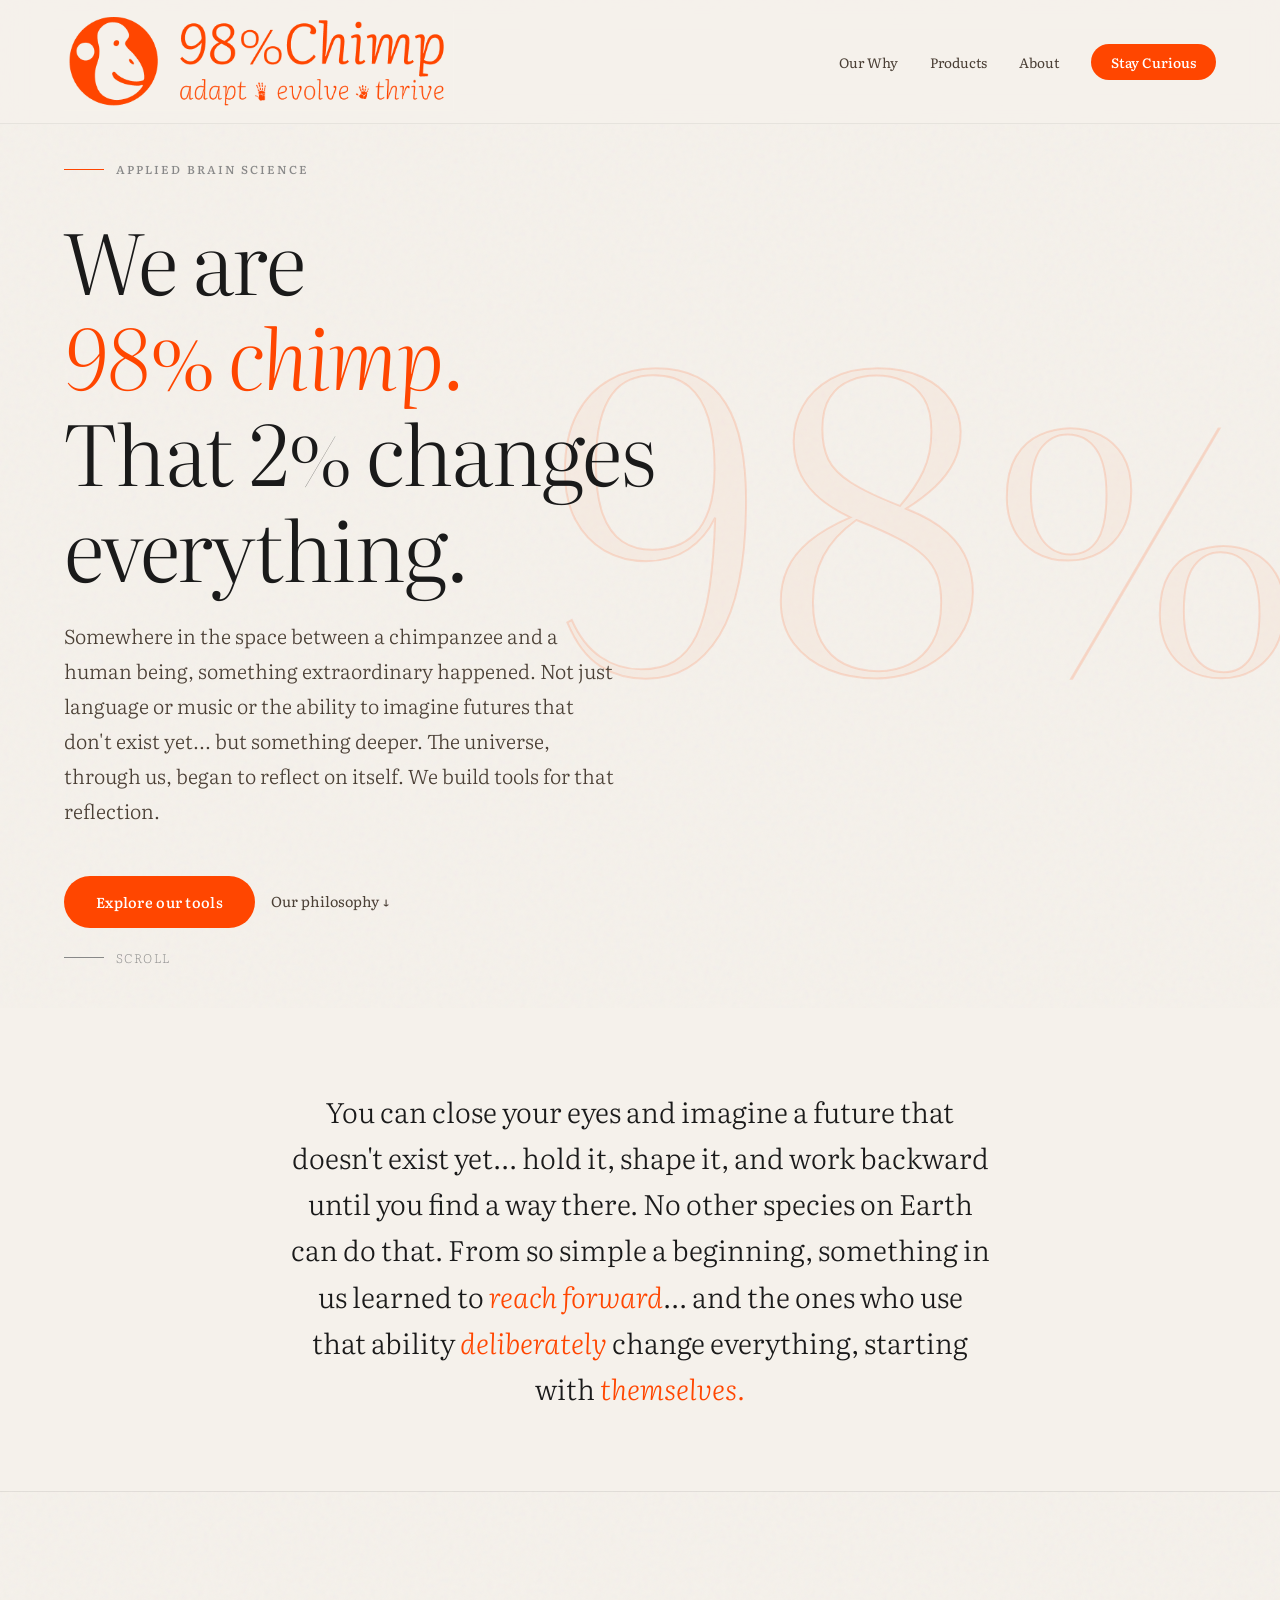
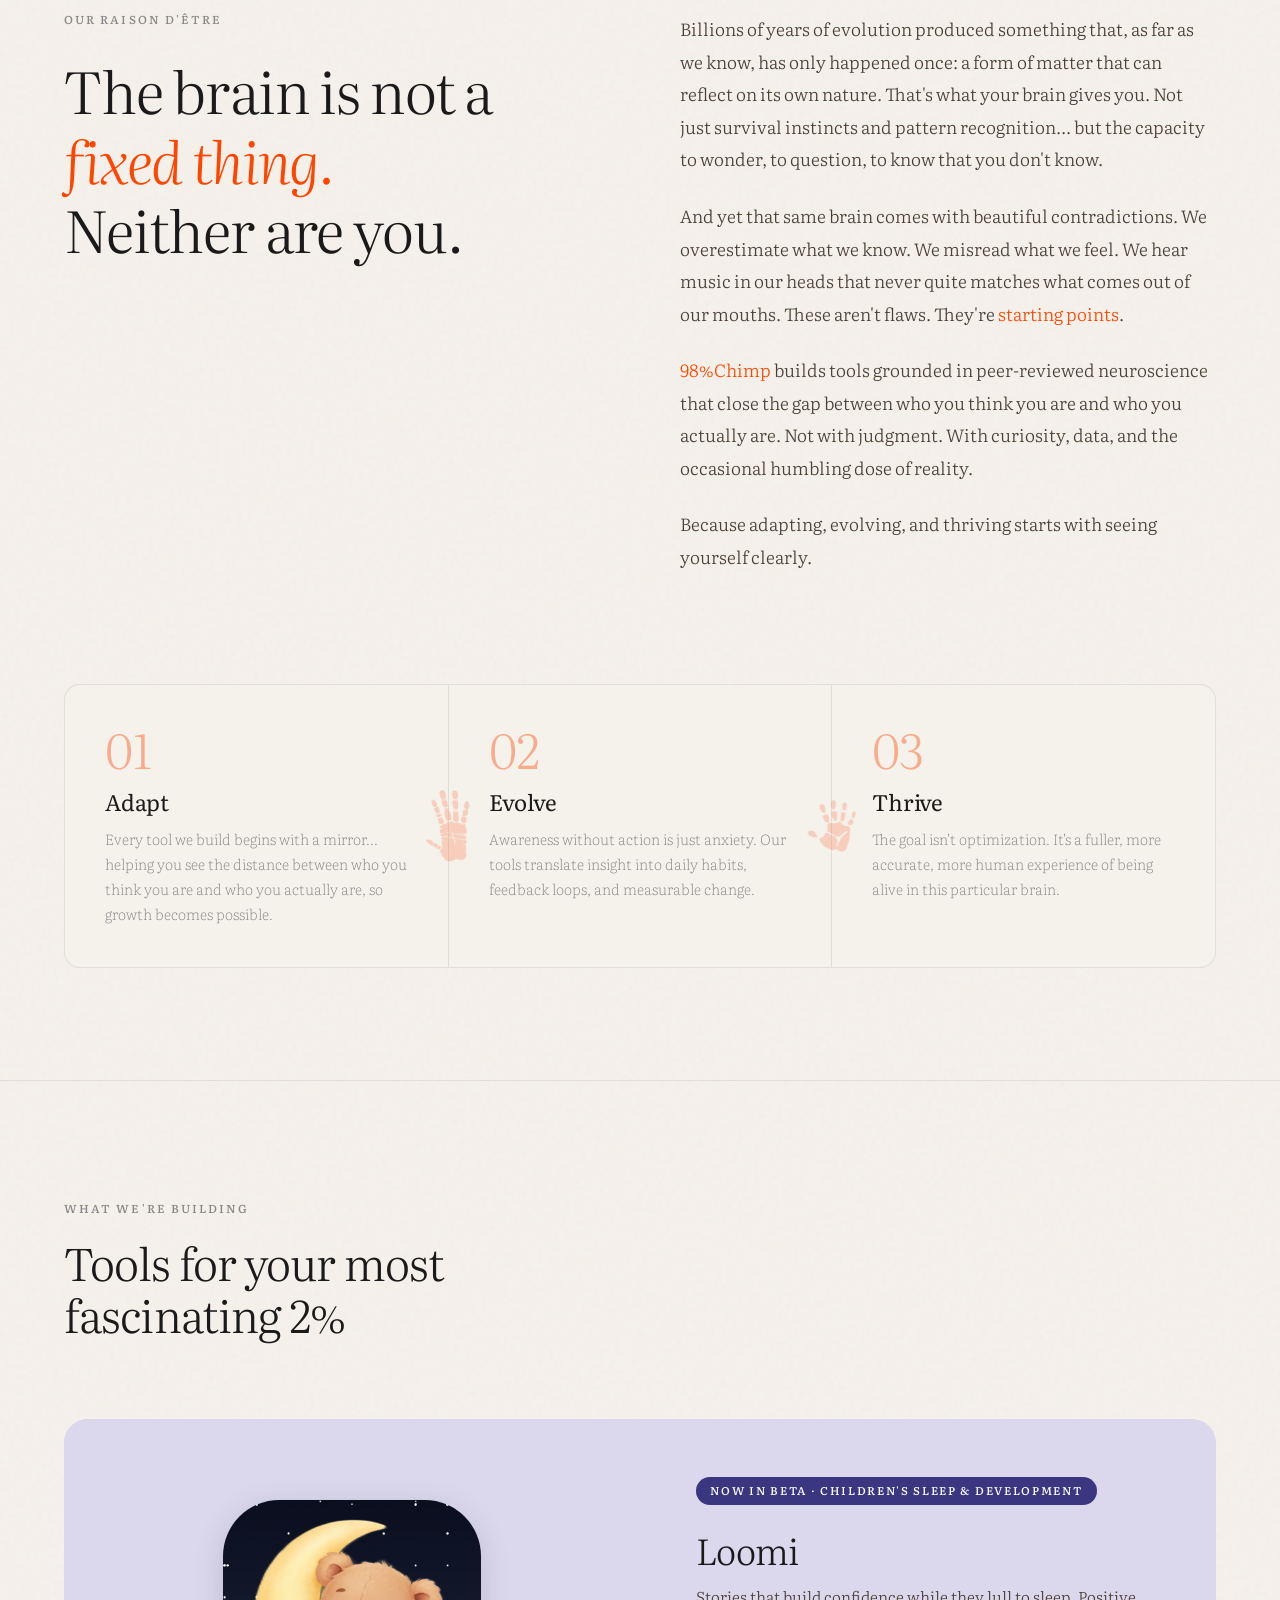
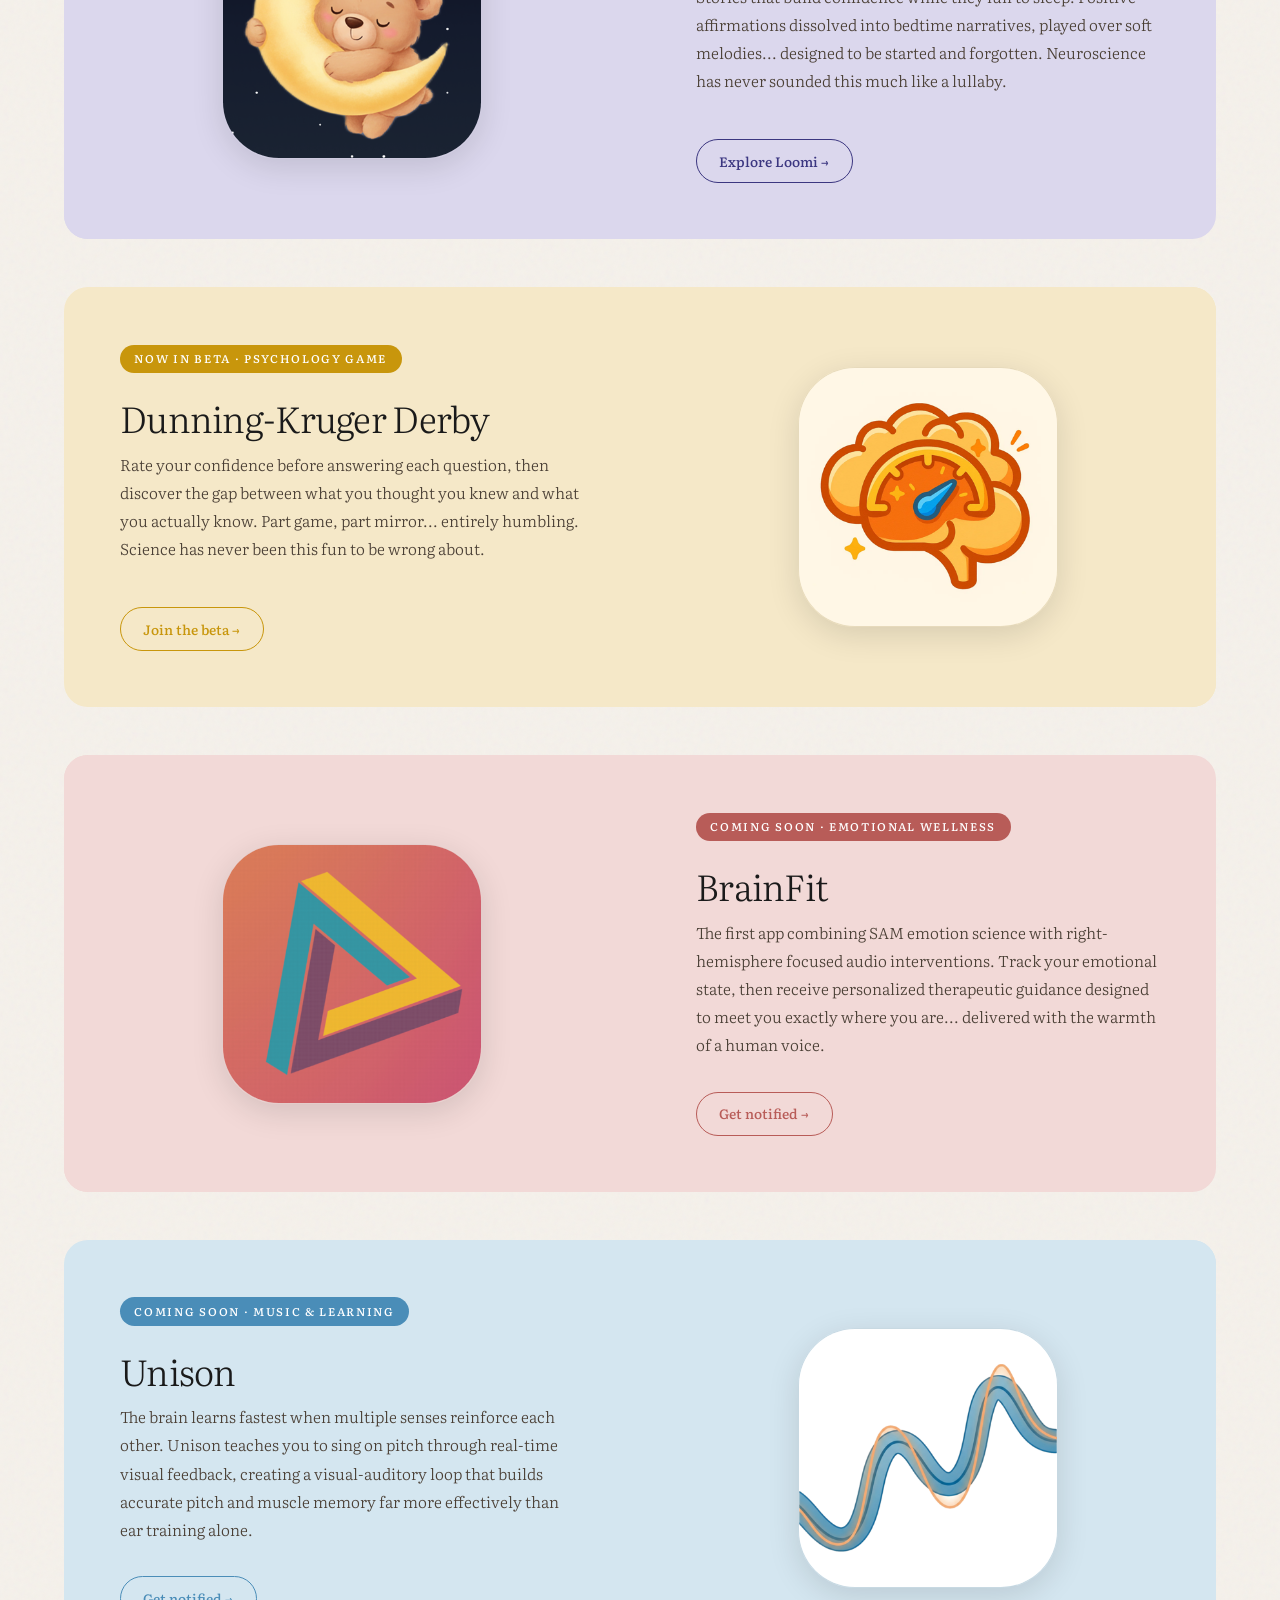
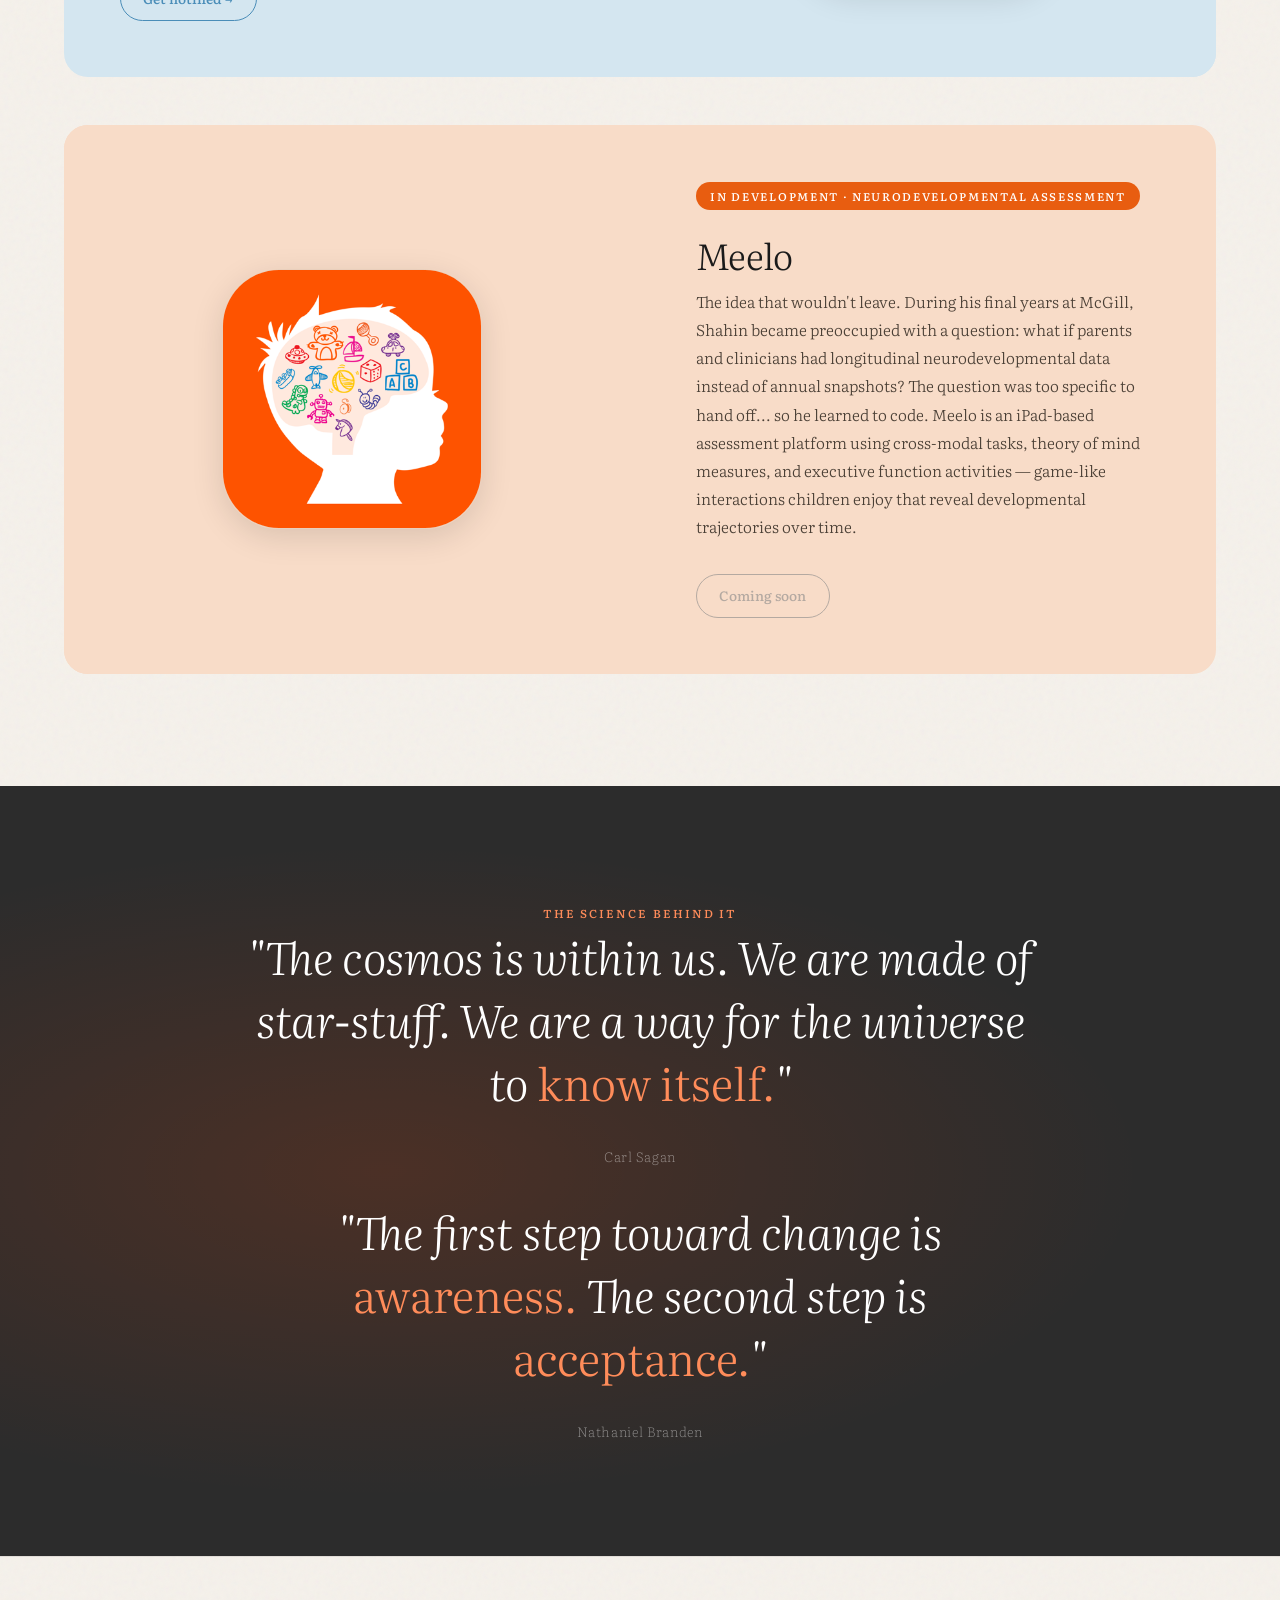
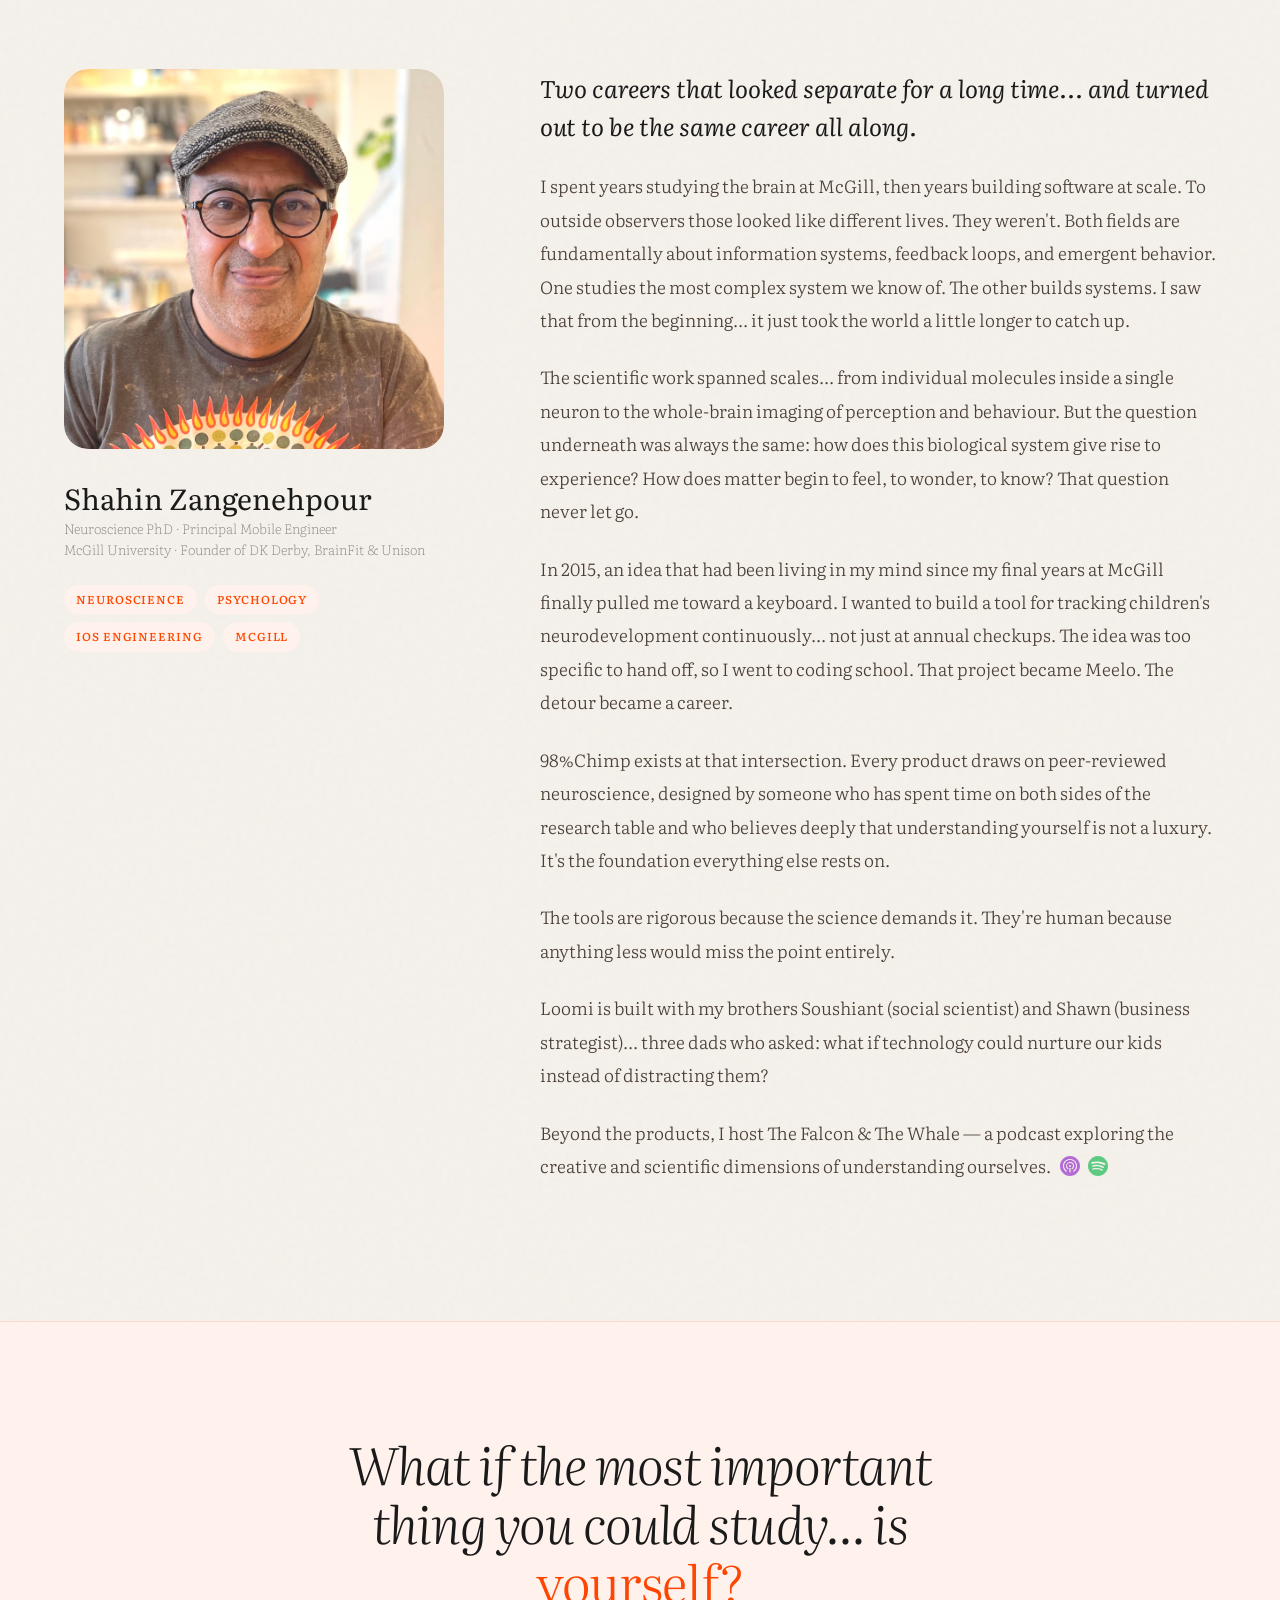
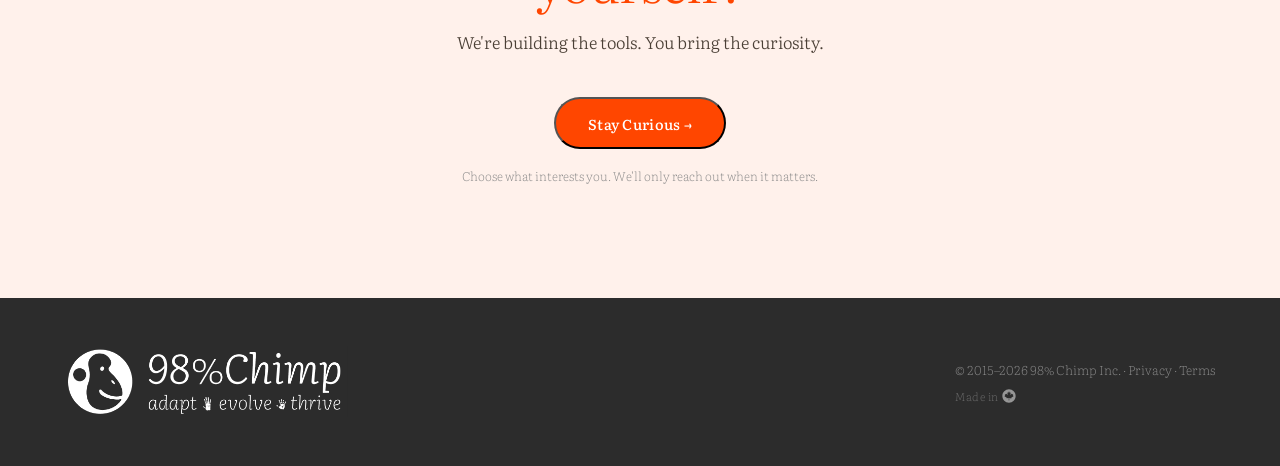
==== commit afaf811b: "Add orange accent to "starting points" and "98%Chimp" in thesis Co-Authored-By: Claude Opus 4.6 <nor" ====
--- a/index.html
+++ b/index.html
@@ -1213,10 +1213,10 @@
           Billions of years of evolution produced something that, as far as we know, has only happened once: a form of matter that can reflect on its own nature. That's what your brain gives you. Not just survival instincts and pattern recognition... but the capacity to wonder, to question, to know that you don't know.
         </p>
         <p>
-          And yet that same brain comes with beautiful contradictions. We overestimate what we know. We misread what we feel. We hear music in our heads that never quite matches what comes out of our mouths. These aren't flaws. They're <strong>starting points.</strong>
+          And yet that same brain comes with beautiful contradictions. We overestimate what we know. We misread what we feel. We hear music in our heads that never quite matches what comes out of our mouths. These aren't flaws. They're <span style="color: var(--orange);">starting points</span>.
         </p>
         <p>
-          98%Chimp builds tools grounded in peer-reviewed neuroscience that close the gap between who you think you are and who you actually are. Not with judgment. With curiosity, data, and the occasional humbling dose of reality.
+          <span style="color: var(--orange);">98%Chimp</span> builds tools grounded in peer-reviewed neuroscience that close the gap between who you think you are and who you actually are. Not with judgment. With curiosity, data, and the occasional humbling dose of reality.
         </p>
         <p>
           Because adapting, evolving, and thriving starts with seeing yourself clearly.
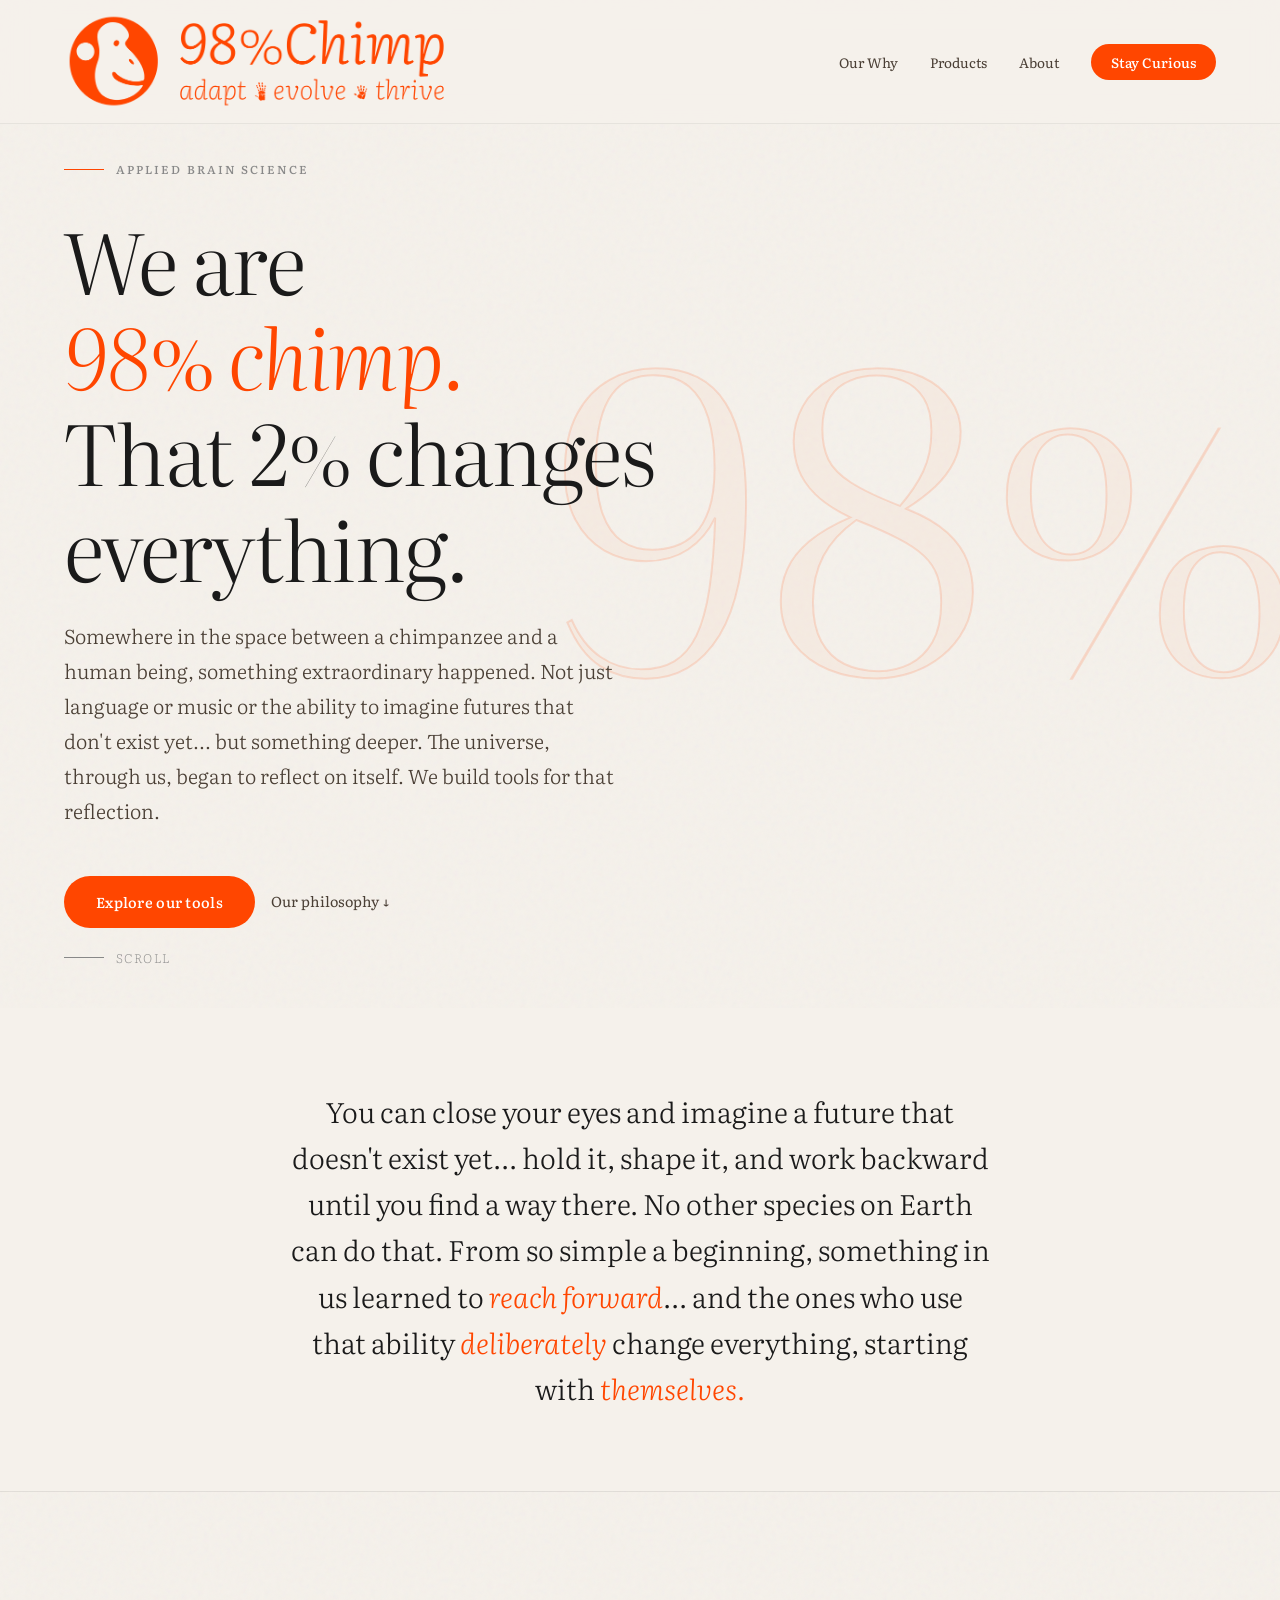
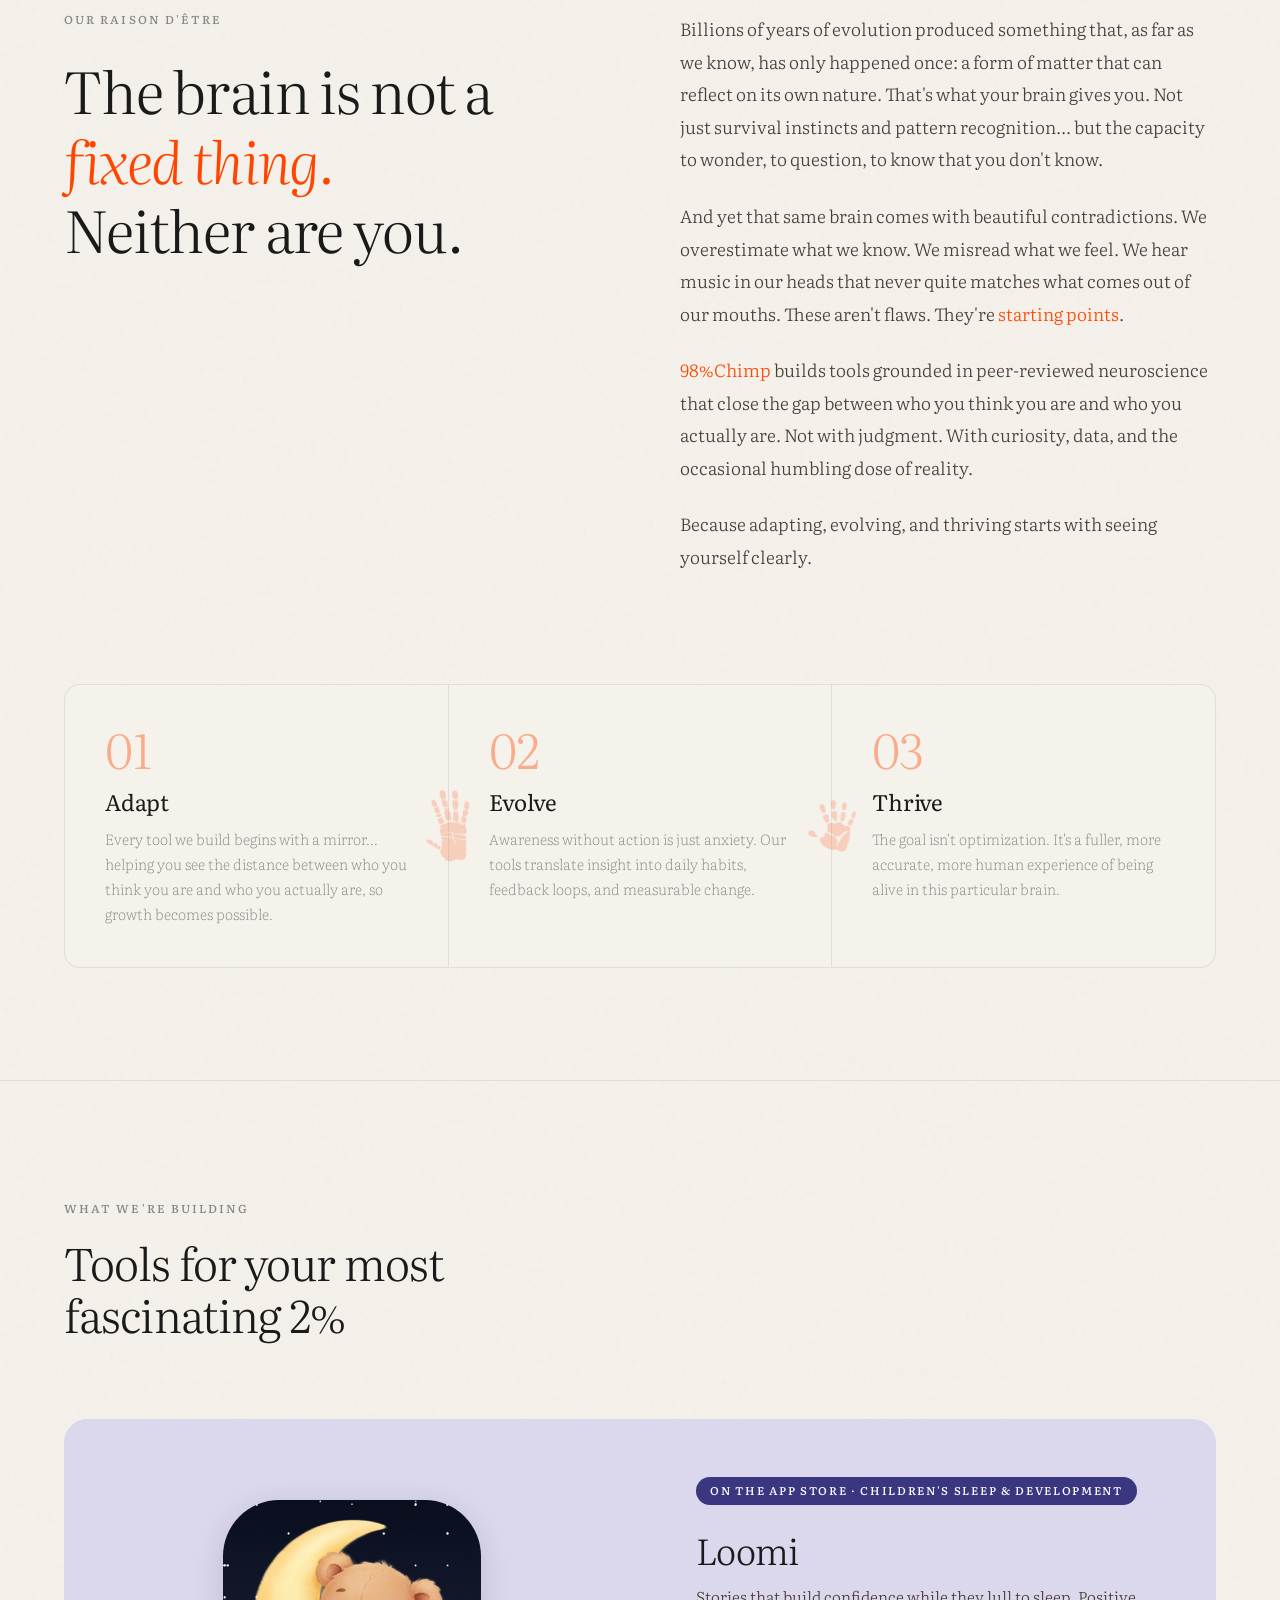
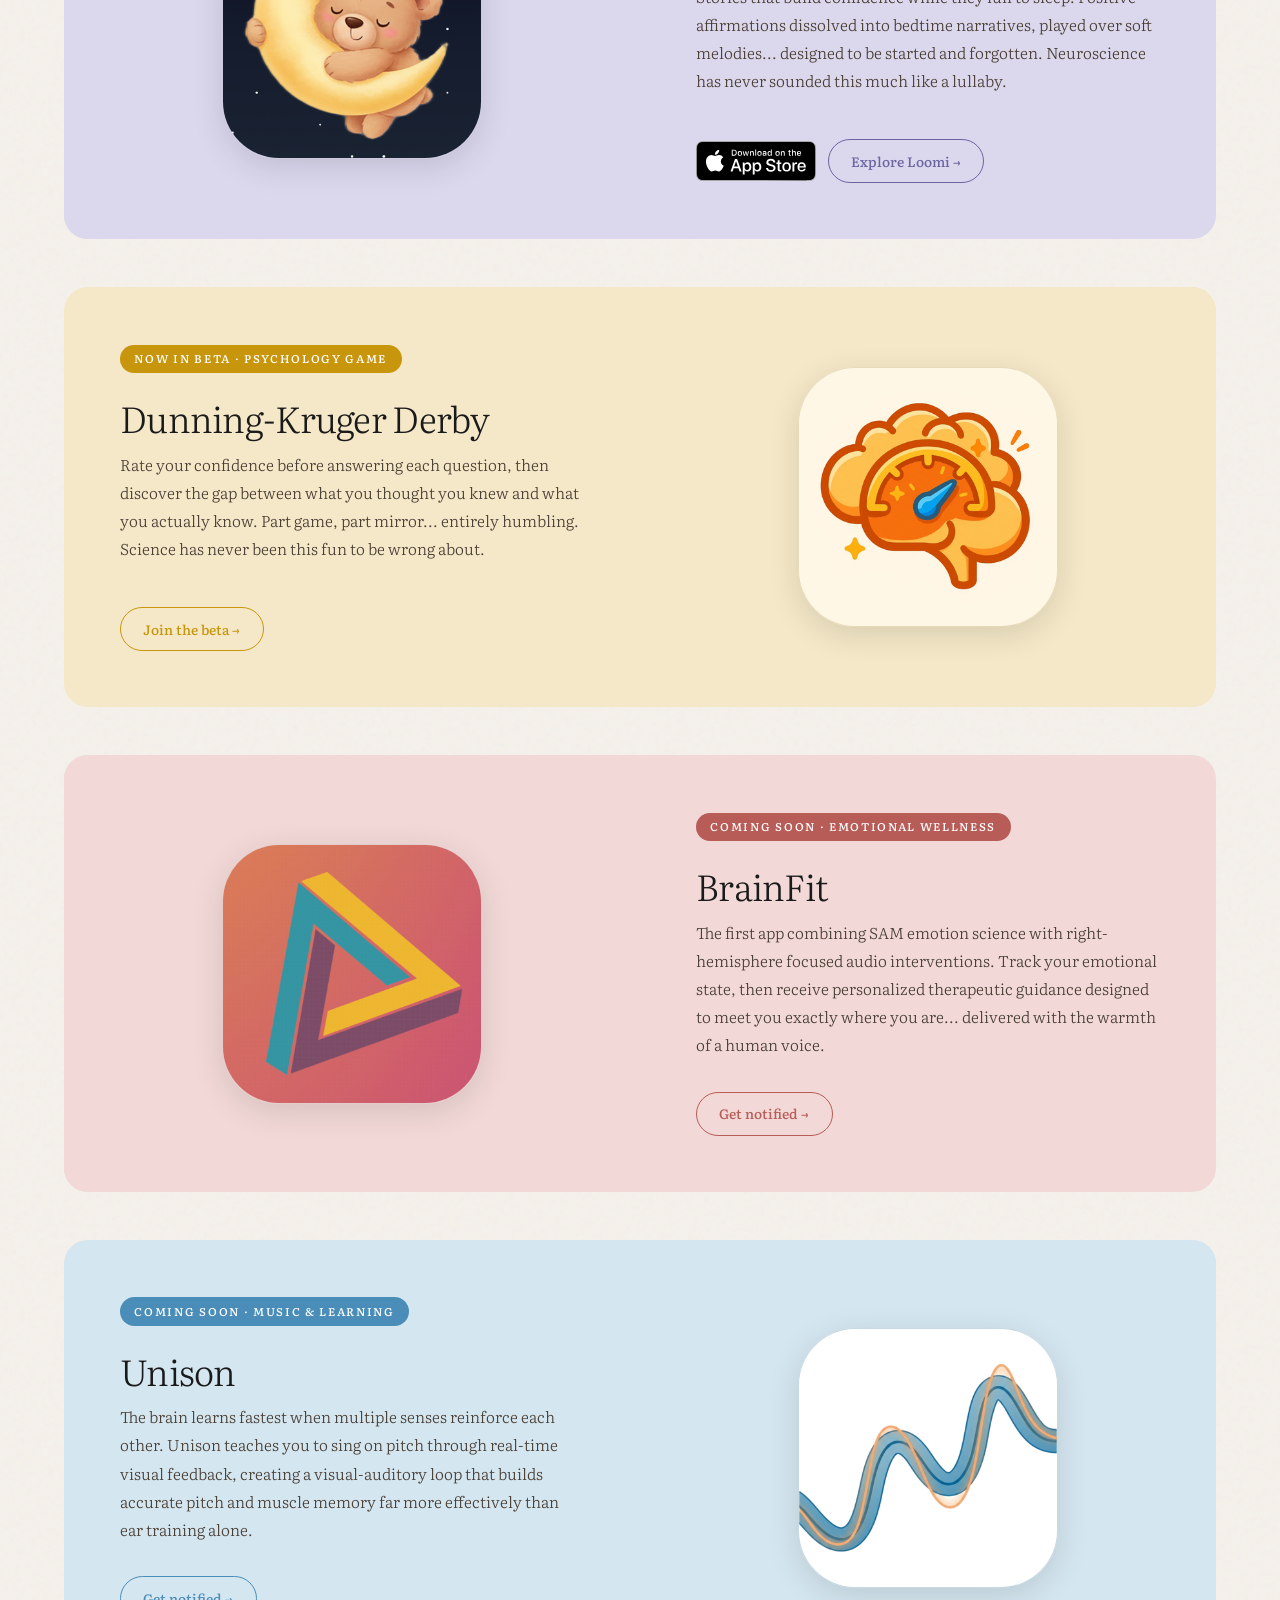
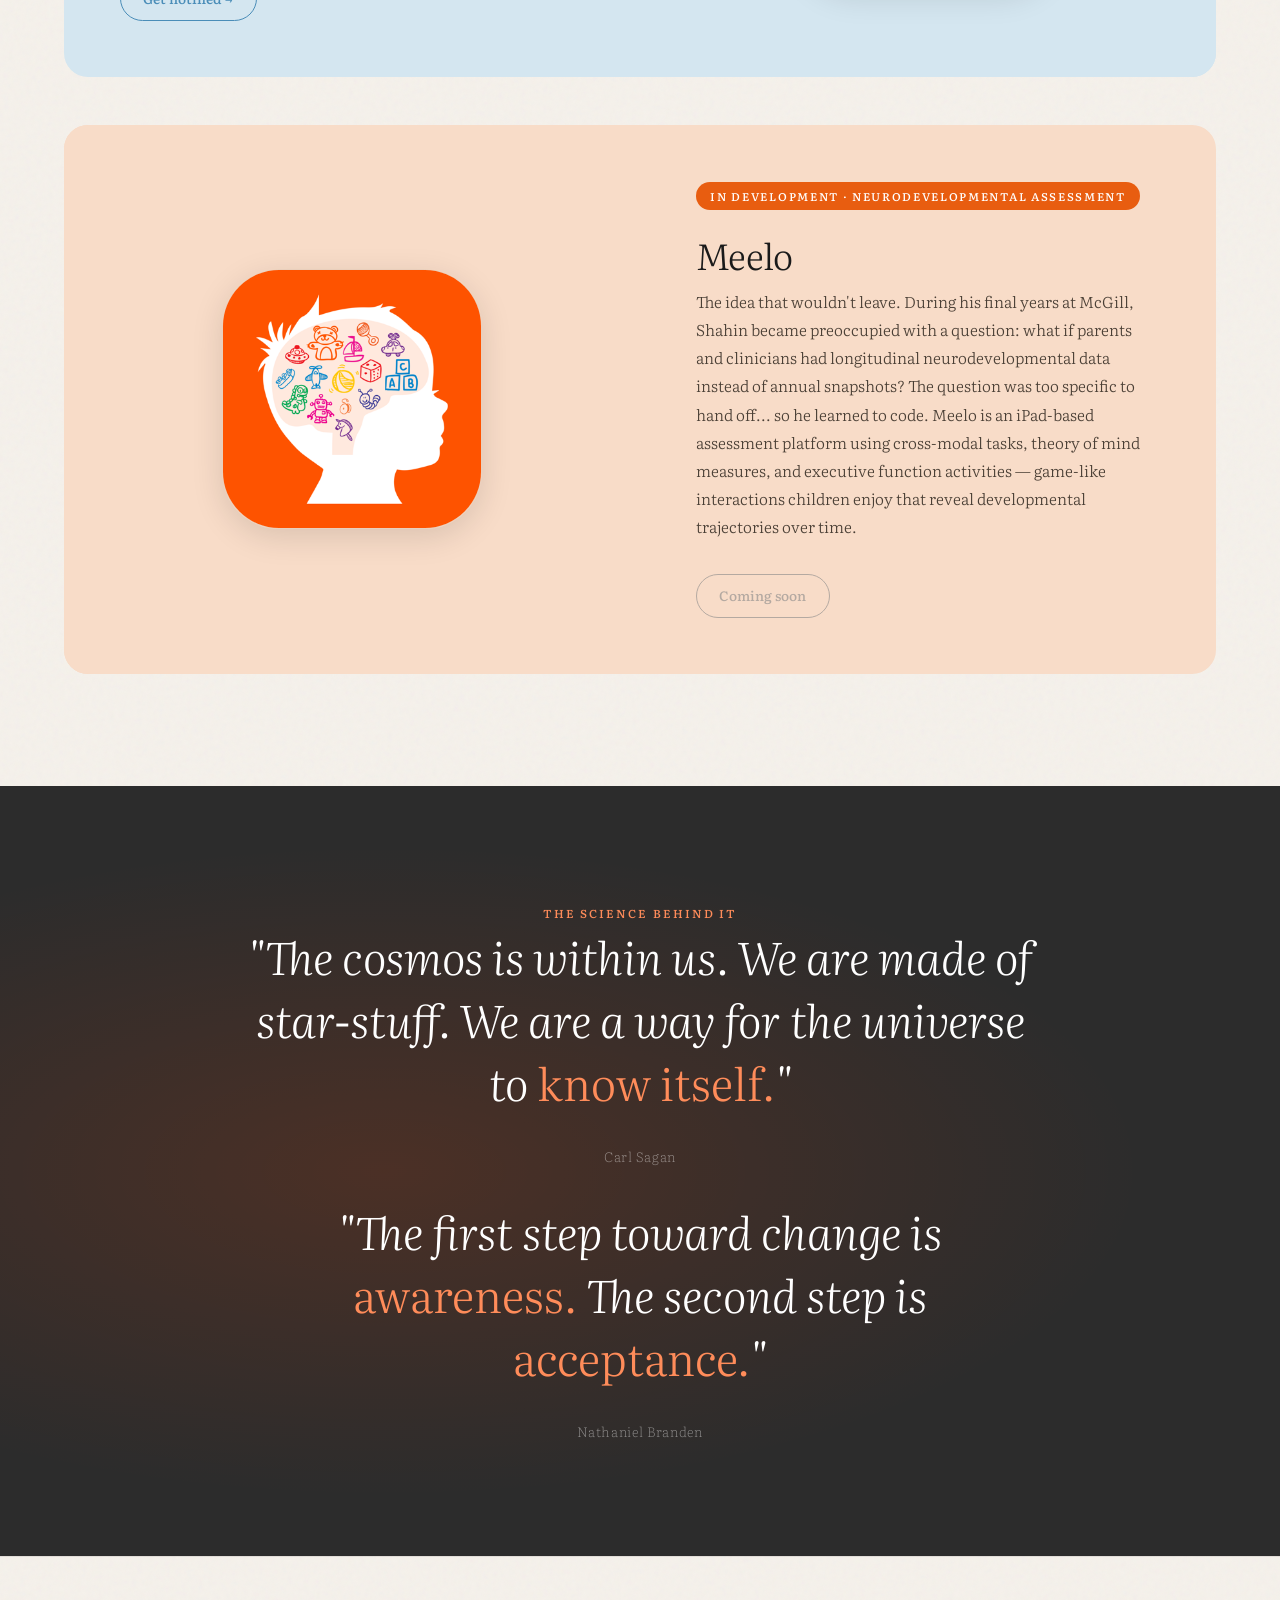
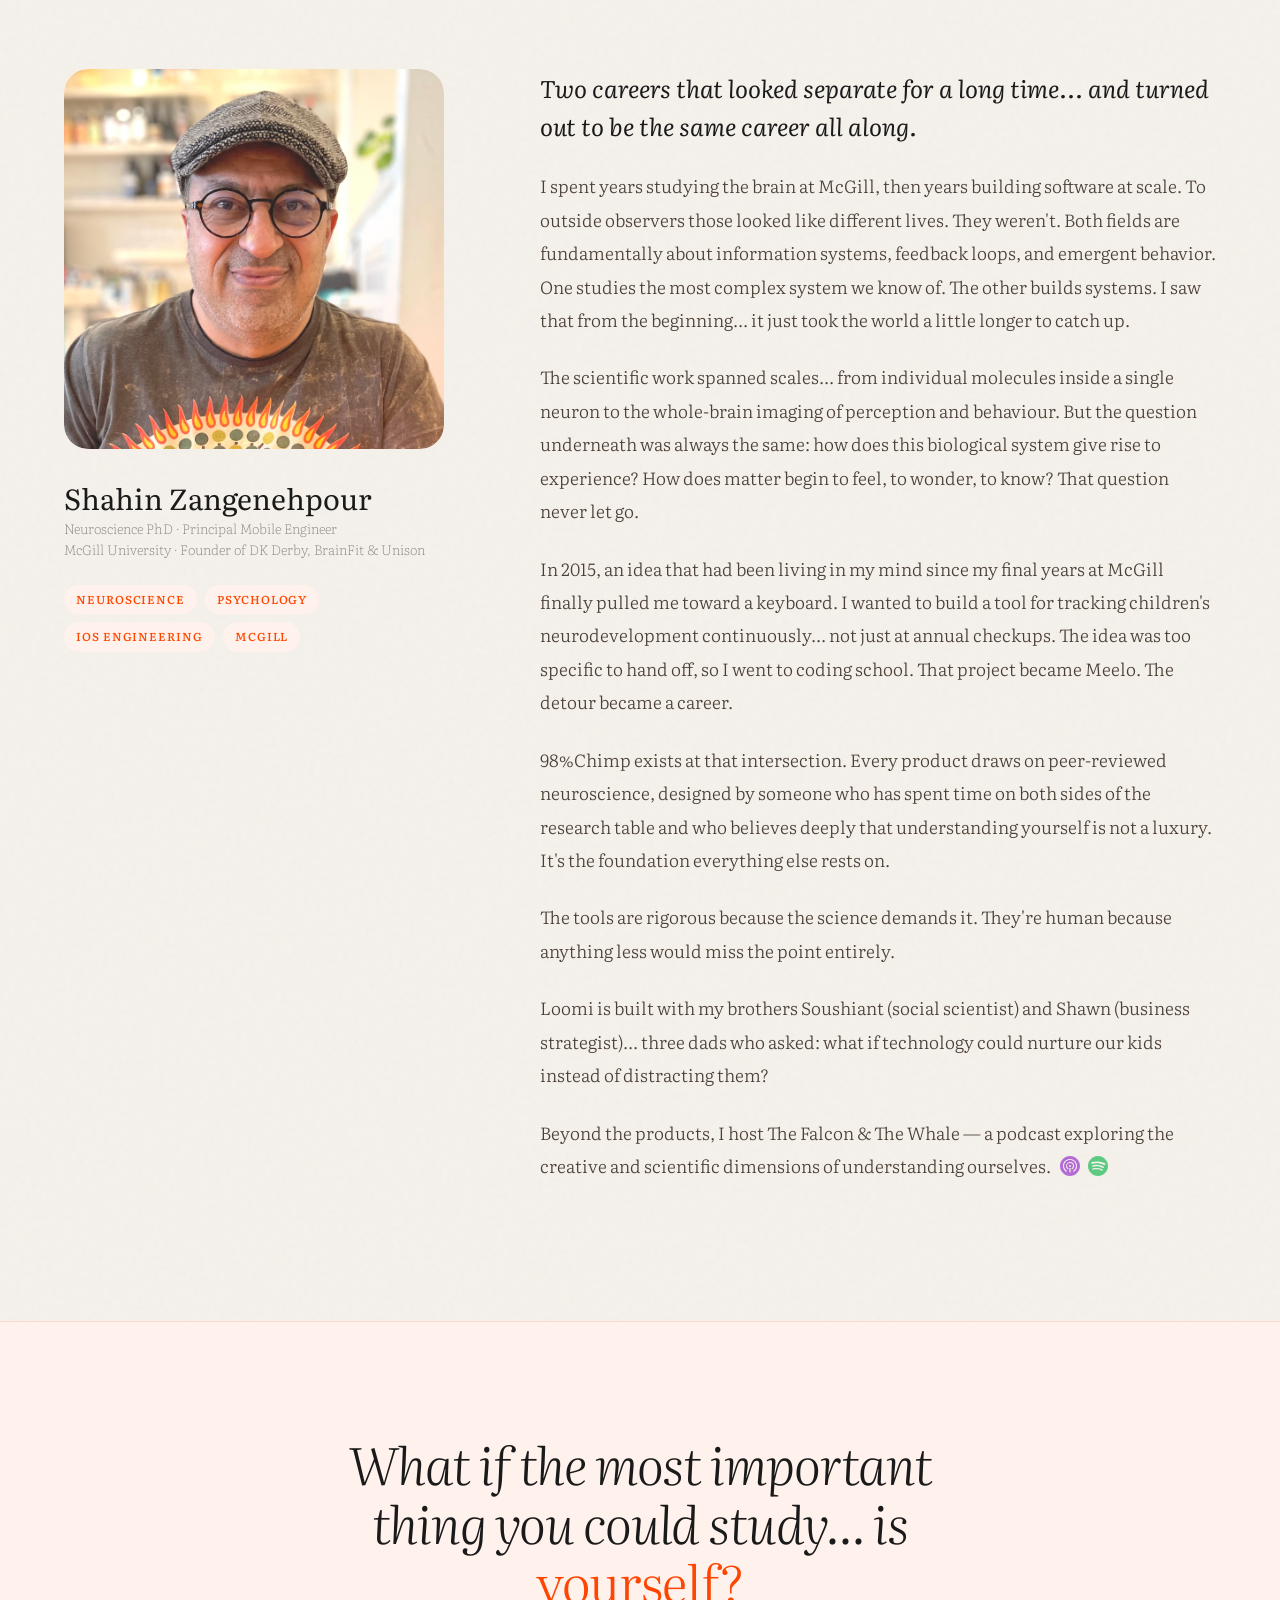
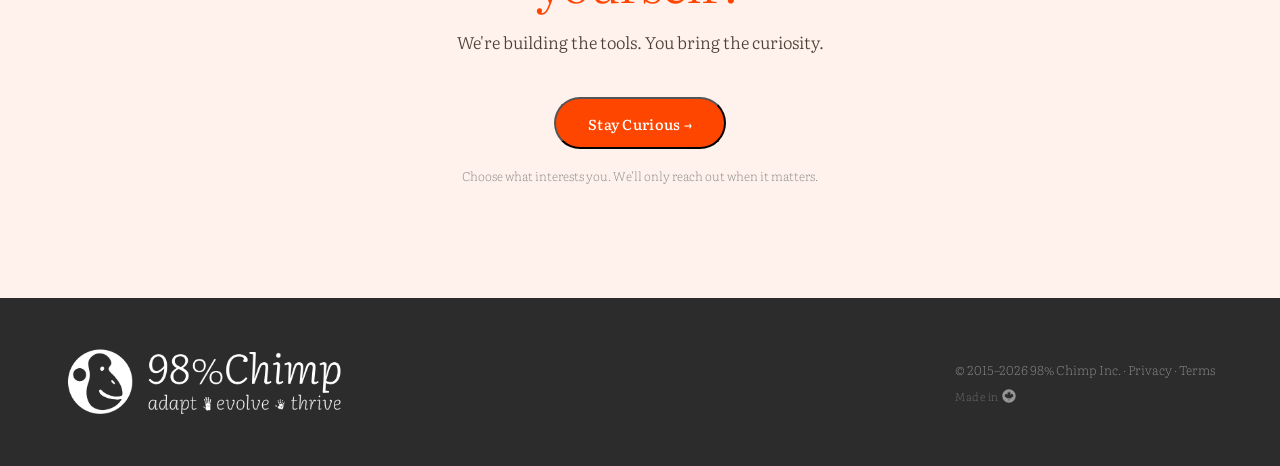
==== commit 7d3ee588: "Update Loomi card from beta to GA with App Store badge - Change tag status from "Now in Beta" to "On" ====
--- a/index.html
+++ b/index.html
@@ -598,8 +598,37 @@
       padding: 0.6rem 1.4rem;
       border: 1.5px solid;
       border-radius: 100px;
-      transition: background 0.2s, color 0.2s;
+      transition: background 0.2s, color 0.2s, opacity 0.2s;
       align-self: flex-start;
+    }
+
+    .product-links {
+      display: flex;
+      flex-wrap: wrap;
+      gap: 0.75rem;
+      align-items: center;
+      align-self: flex-start;
+    }
+
+    .app-store-badge-link {
+      display: inline-flex;
+      transition: opacity 0.2s;
+    }
+
+    .app-store-badge-link:hover {
+      opacity: 0.8;
+    }
+
+    .app-store-badge-link img {
+      display: block;
+    }
+
+    .product-link-secondary {
+      opacity: 0.7;
+    }
+
+    .product-link-secondary:hover {
+      opacity: 1;
     }
 
     /* Image artwork in visual panels */
@@ -1274,13 +1303,16 @@
       </div>
       <div class="product-content">
         <div>
-          <span class="product-tag"><span class="tag-status">Now in Beta</span><span class="tag-category"> · Children's Sleep & Development</span></span>
+          <span class="product-tag"><span class="tag-status">On the App Store</span><span class="tag-category"> · Children's Sleep & Development</span></span>
           <h3>Loomi</h3>
           <p>
             Stories that build confidence while they lull to sleep. Positive affirmations dissolved into bedtime narratives, played over soft melodies... designed to be started and forgotten. Neuroscience has never sounded this much like a lullaby.
           </p>
         </div>
-        <a href="https://www.loomi.kids" class="product-link">Explore Loomi →</a>
+        <div class="product-links">
+          <a href="https://apps.apple.com/ca/app/id6757821754" class="app-store-badge-link"><img src="assets/app-store-badge.svg" alt="Download on the App Store" height="40" /></a>
+          <a href="https://www.loomi.kids" class="product-link product-link-secondary">Explore Loomi →</a>
+        </div>
       </div>
     </div>
 
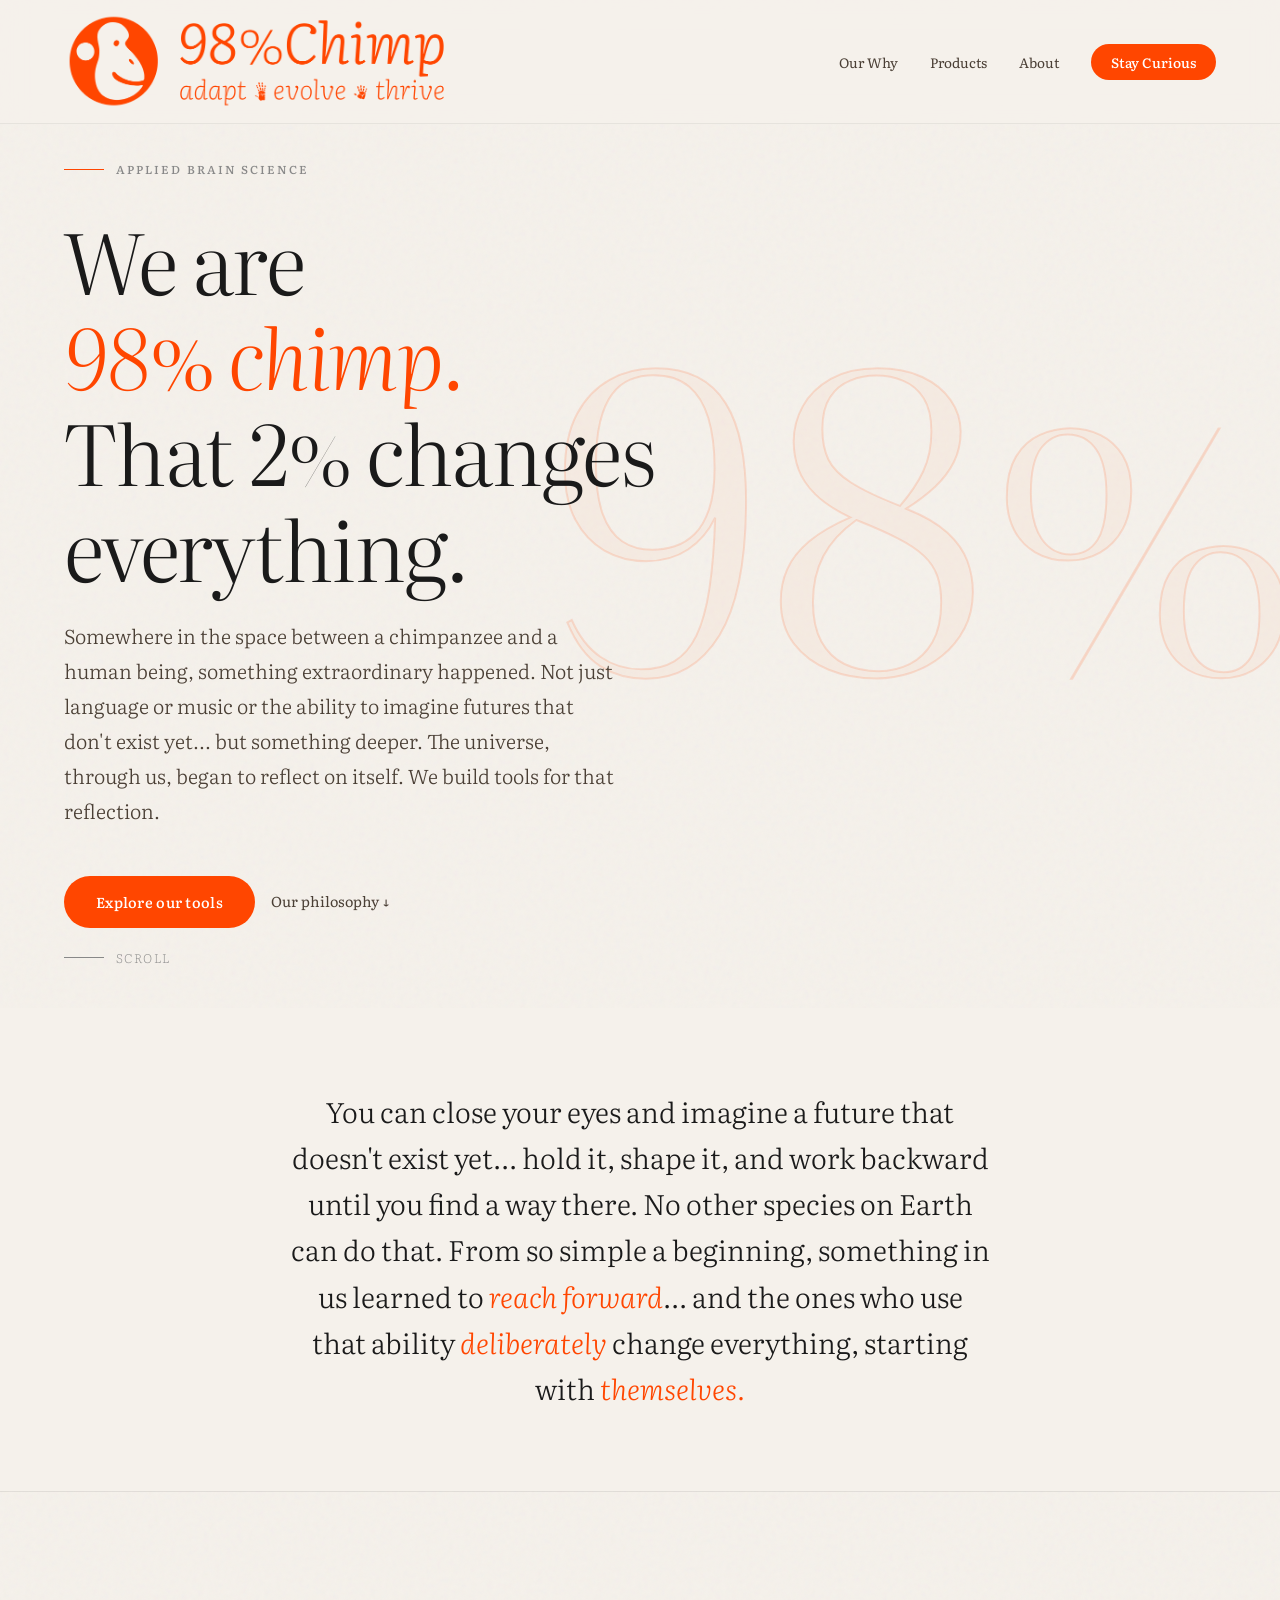
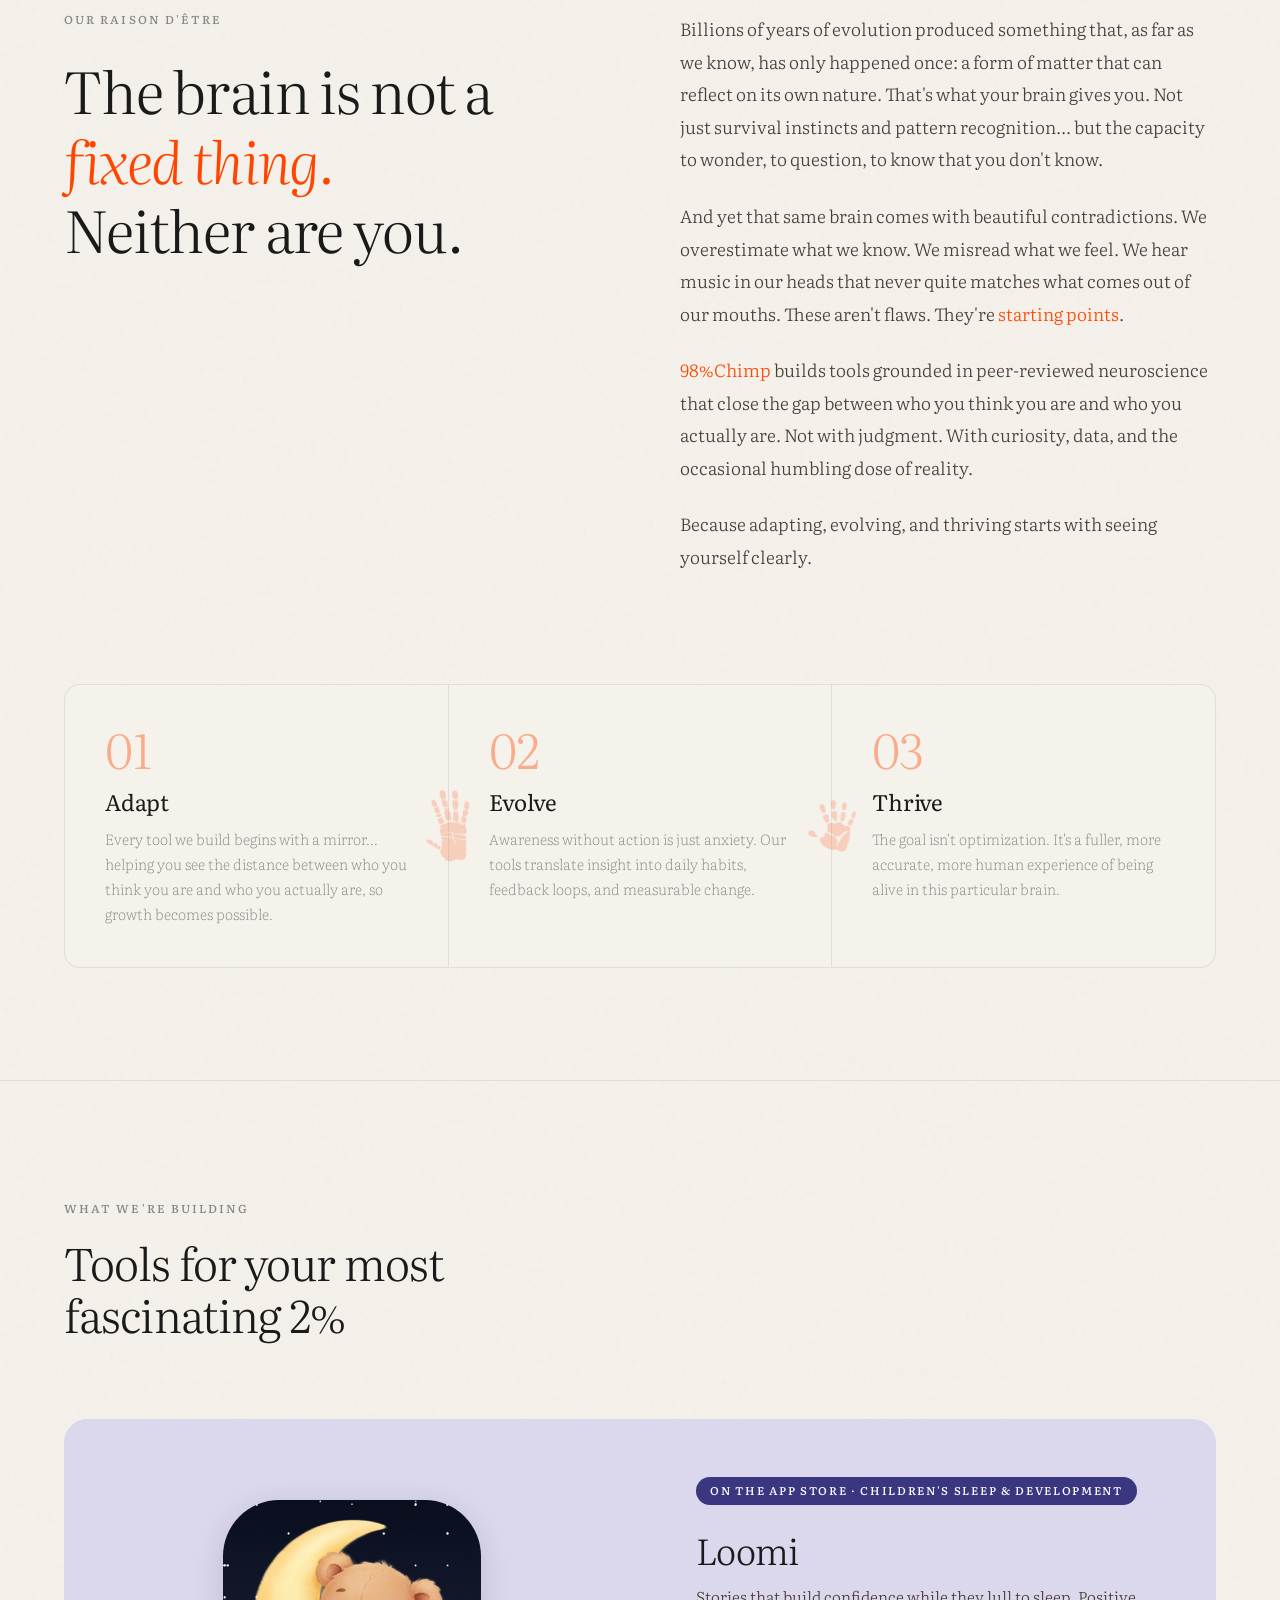
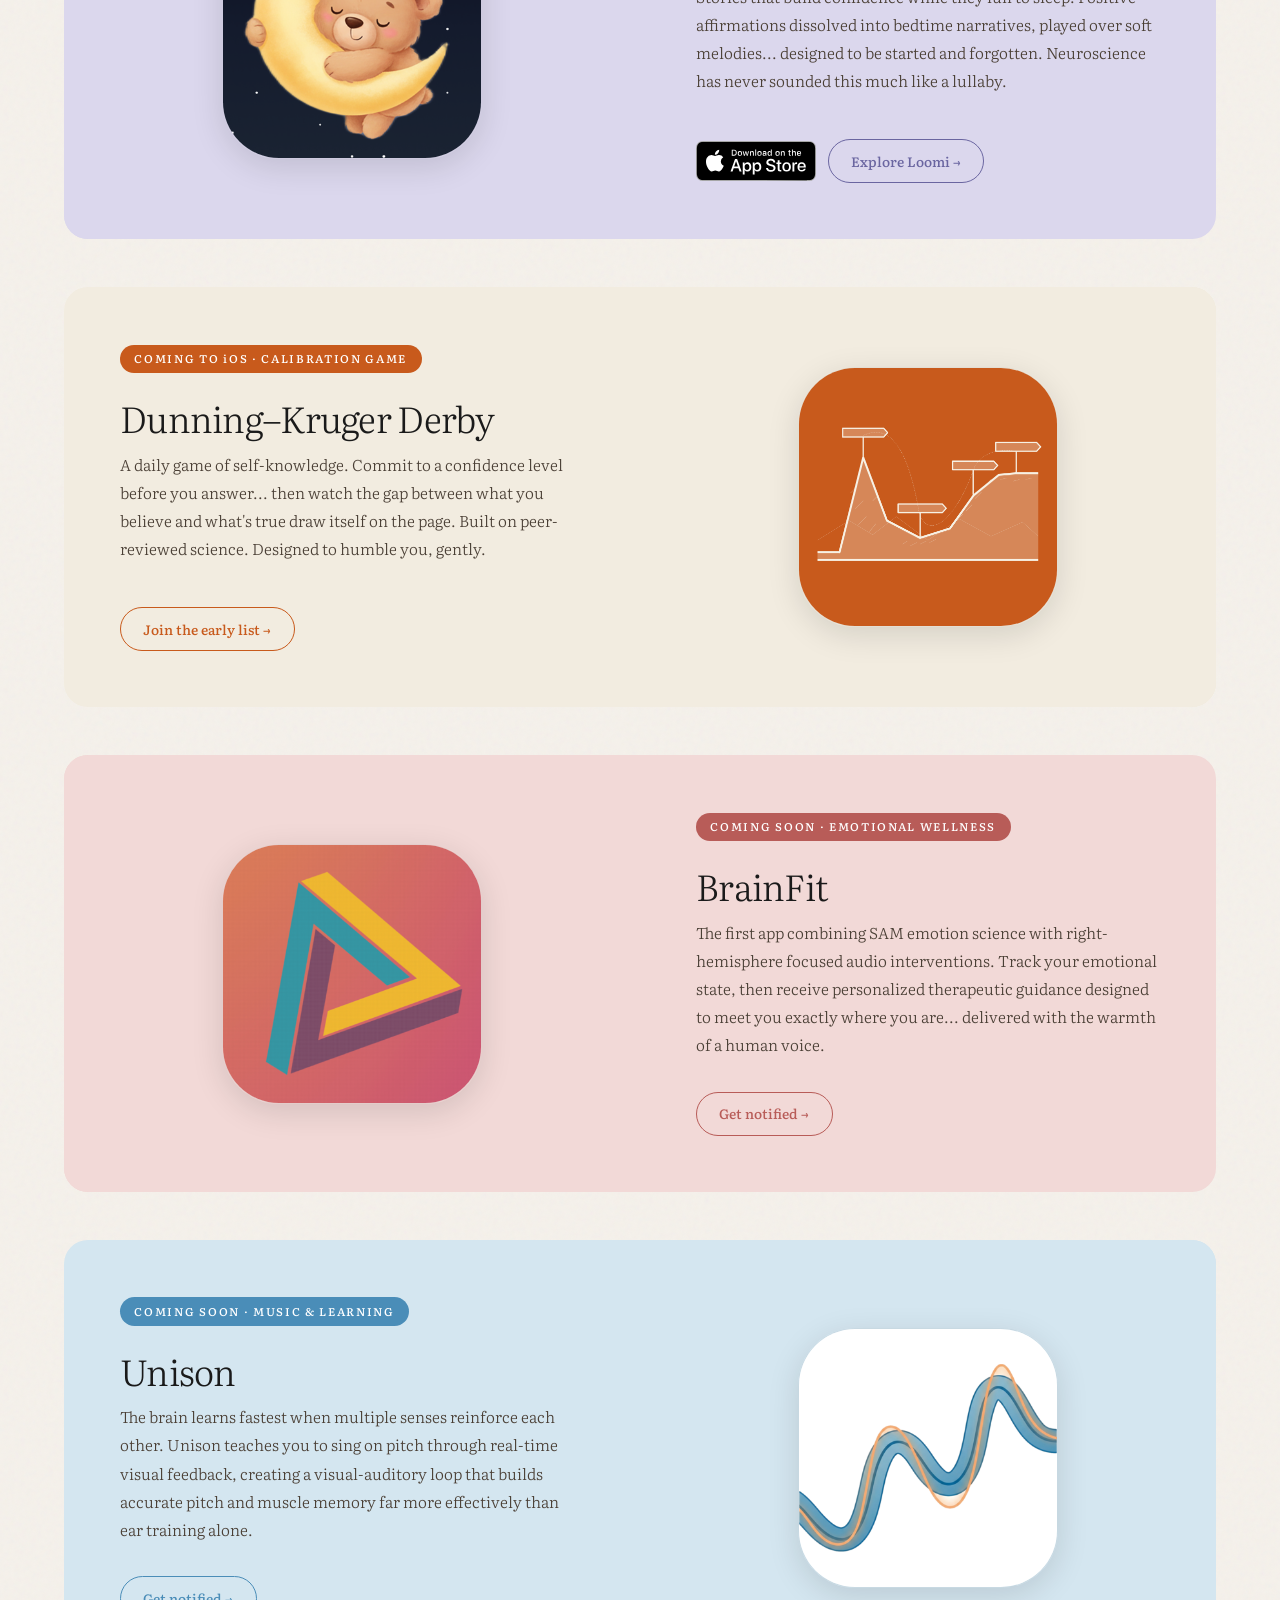
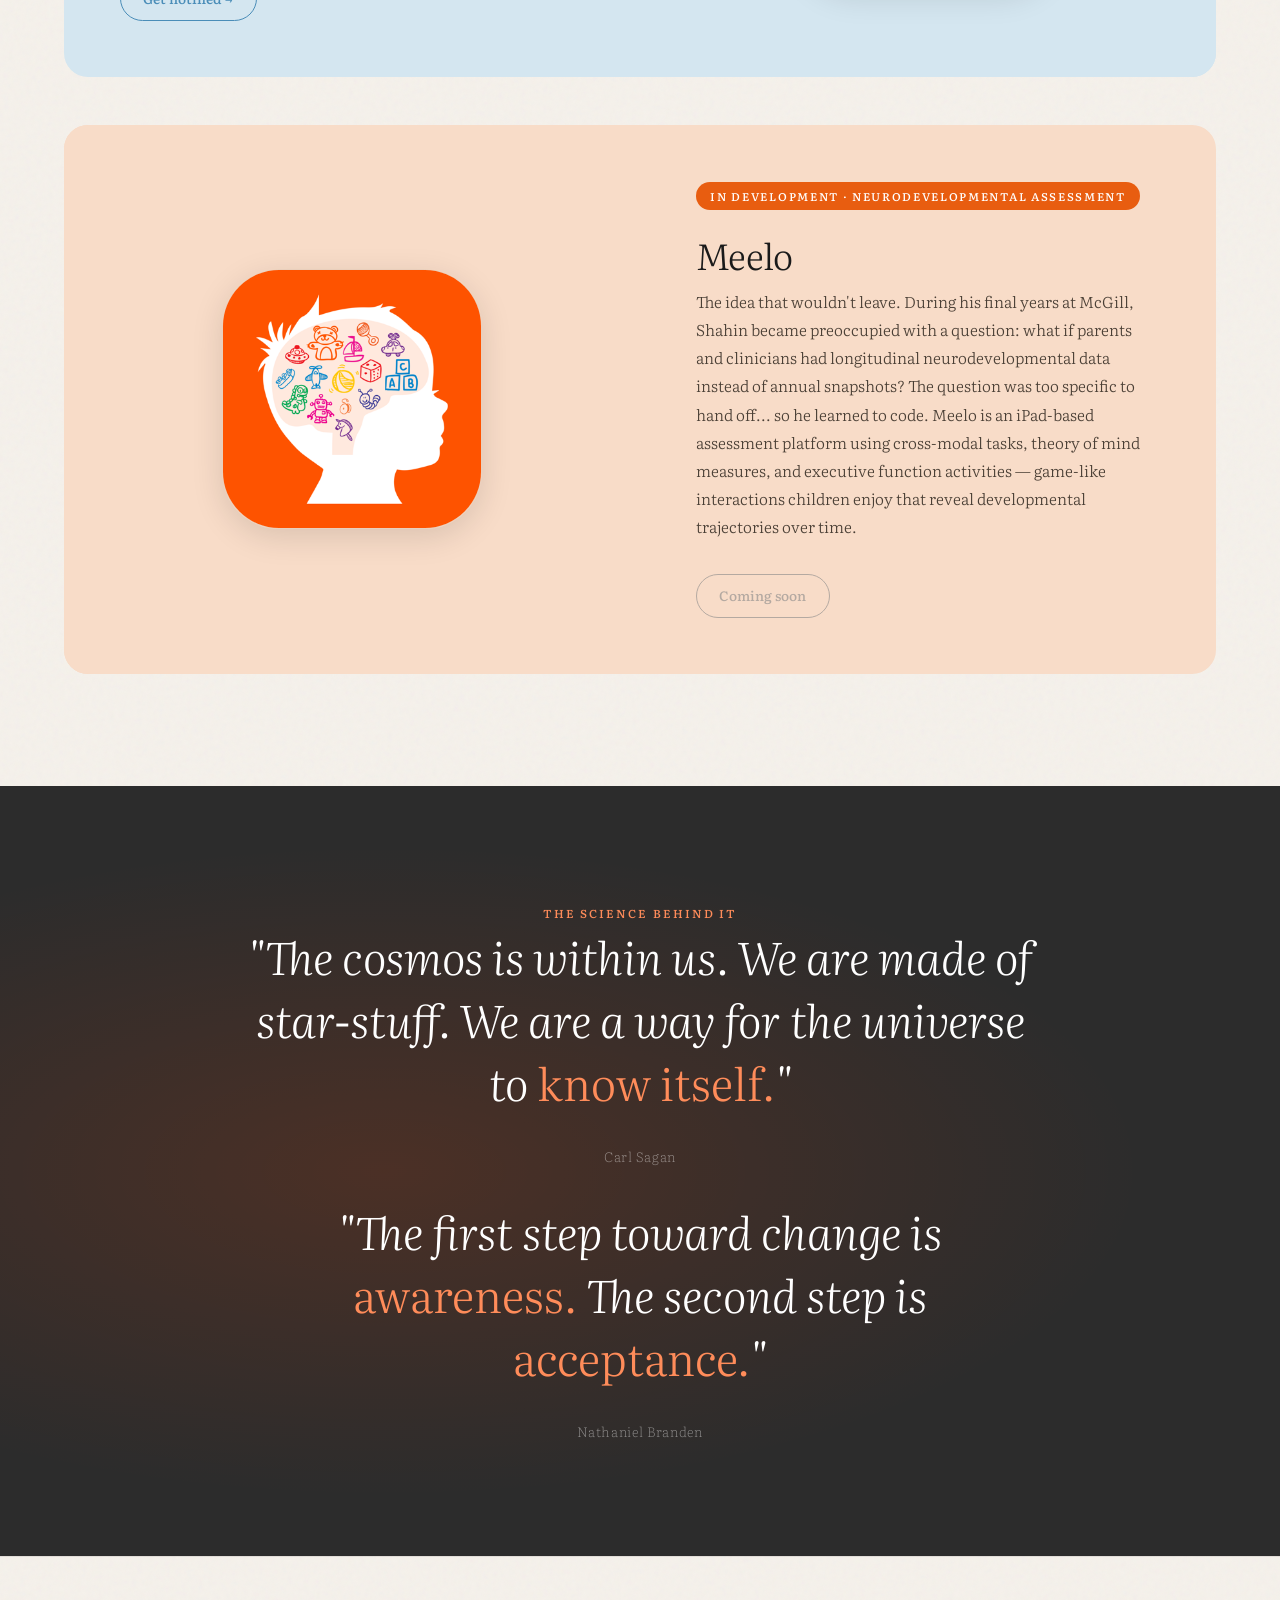
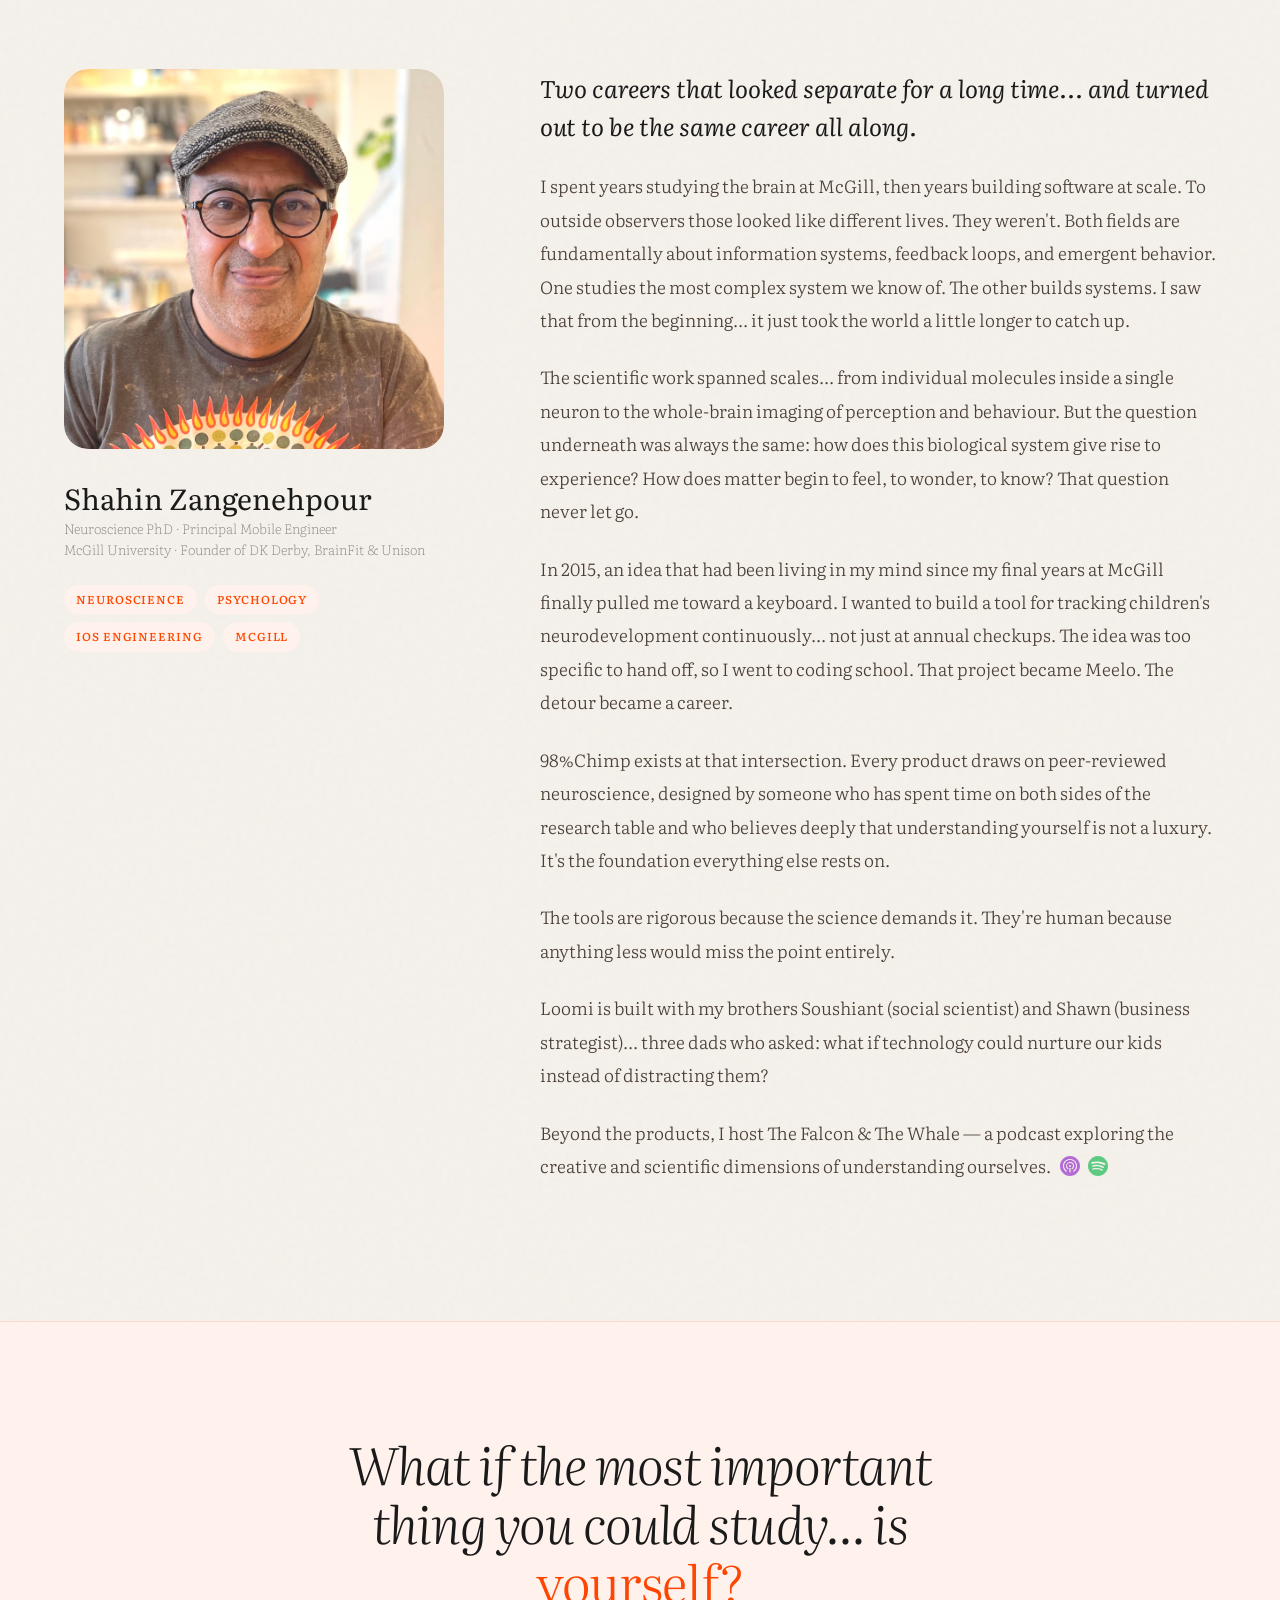
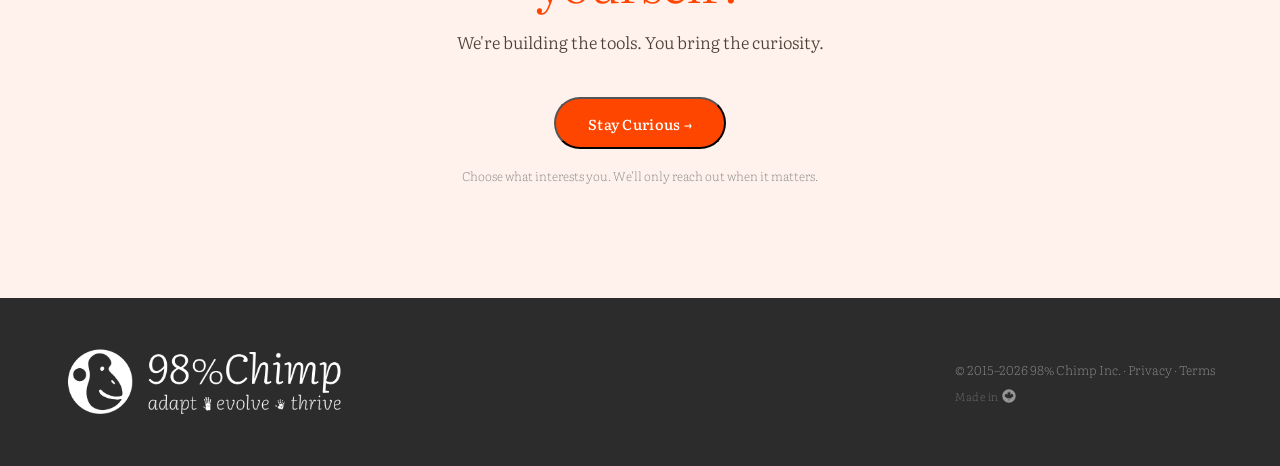
==== commit dbe2798e: "Update DK Derby product card to match new landing page branding - Replace card colours from yellow t" ====
--- a/index.html
+++ b/index.html
@@ -40,6 +40,8 @@
       --blue-pale: #D4E6F0;
       --yellow:    #C8960C;
       --yellow-pale: #F5E8C8;
+      --dk-ink:      #C85A1C;
+      --dk-paper:    #F2ECE0;
       --indigo:      #3B3680;
       --indigo-pale: #DBD7ED;
       --meelo-orange:      #E85D10;
@@ -533,12 +535,12 @@
     .card-loomi .product-link { color: var(--indigo); border-color: var(--indigo); }
     .card-loomi .product-link:hover { background: var(--indigo); color: white; }
 
-    /* DK Derby — Yellow */
-    .card-derby { background: var(--yellow-pale); }
-    .card-derby .product-visual { background: var(--yellow-pale); color: var(--yellow); }
-    .card-derby .product-tag { background: var(--yellow); color: white; }
-    .card-derby .product-link { color: var(--yellow); border-color: var(--yellow); }
-    .card-derby .product-link:hover { background: var(--yellow); color: white; }
+    /* DK Derby — Warm paper / ink orange */
+    .card-derby { background: var(--dk-paper); }
+    .card-derby .product-visual { background: var(--dk-paper); color: var(--dk-ink); }
+    .card-derby .product-tag { background: var(--dk-ink); color: white; }
+    .card-derby .product-link { color: var(--dk-ink); border-color: var(--dk-ink); }
+    .card-derby .product-link:hover { background: var(--dk-ink); color: white; }
 
     /* BrainFit — Rose */
     .card-brainfit { background: var(--rose-pale); }
@@ -1320,13 +1322,13 @@
     <div class="product-card card-derby fade-up">
       <div class="product-content">
         <div>
-          <span class="product-tag"><span class="tag-status">Now in Beta</span><span class="tag-category"> · Psychology Game</span></span>
-          <h3>Dunning-Kruger Derby</h3>
+          <span class="product-tag"><span class="tag-status">Coming to <span style="text-transform:none">iOS</span></span><span class="tag-category"> · Calibration Game</span></span>
+          <h3>Dunning–Kruger Derby</h3>
           <p>
-            Rate your confidence before answering each question, then discover the gap between what you thought you knew and what you actually know. Part game, part mirror... entirely humbling. Science has never been this fun to be wrong about.
+            A daily game of self-knowledge. Commit to a confidence level before you answer... then watch the gap between what you believe and what's true draw itself on the page. Built on peer-reviewed science. Designed to humble you, gently.
           </p>
         </div>
-        <a href="/DKDerby" class="product-link">Join the beta →</a>
+        <a href="/DKDerby" class="product-link">Join the early list →</a>
       </div>
       <div class="product-visual">
         <img src="assets/dk-icon.png" alt="DK Derby app icon" class="card-icon" />
